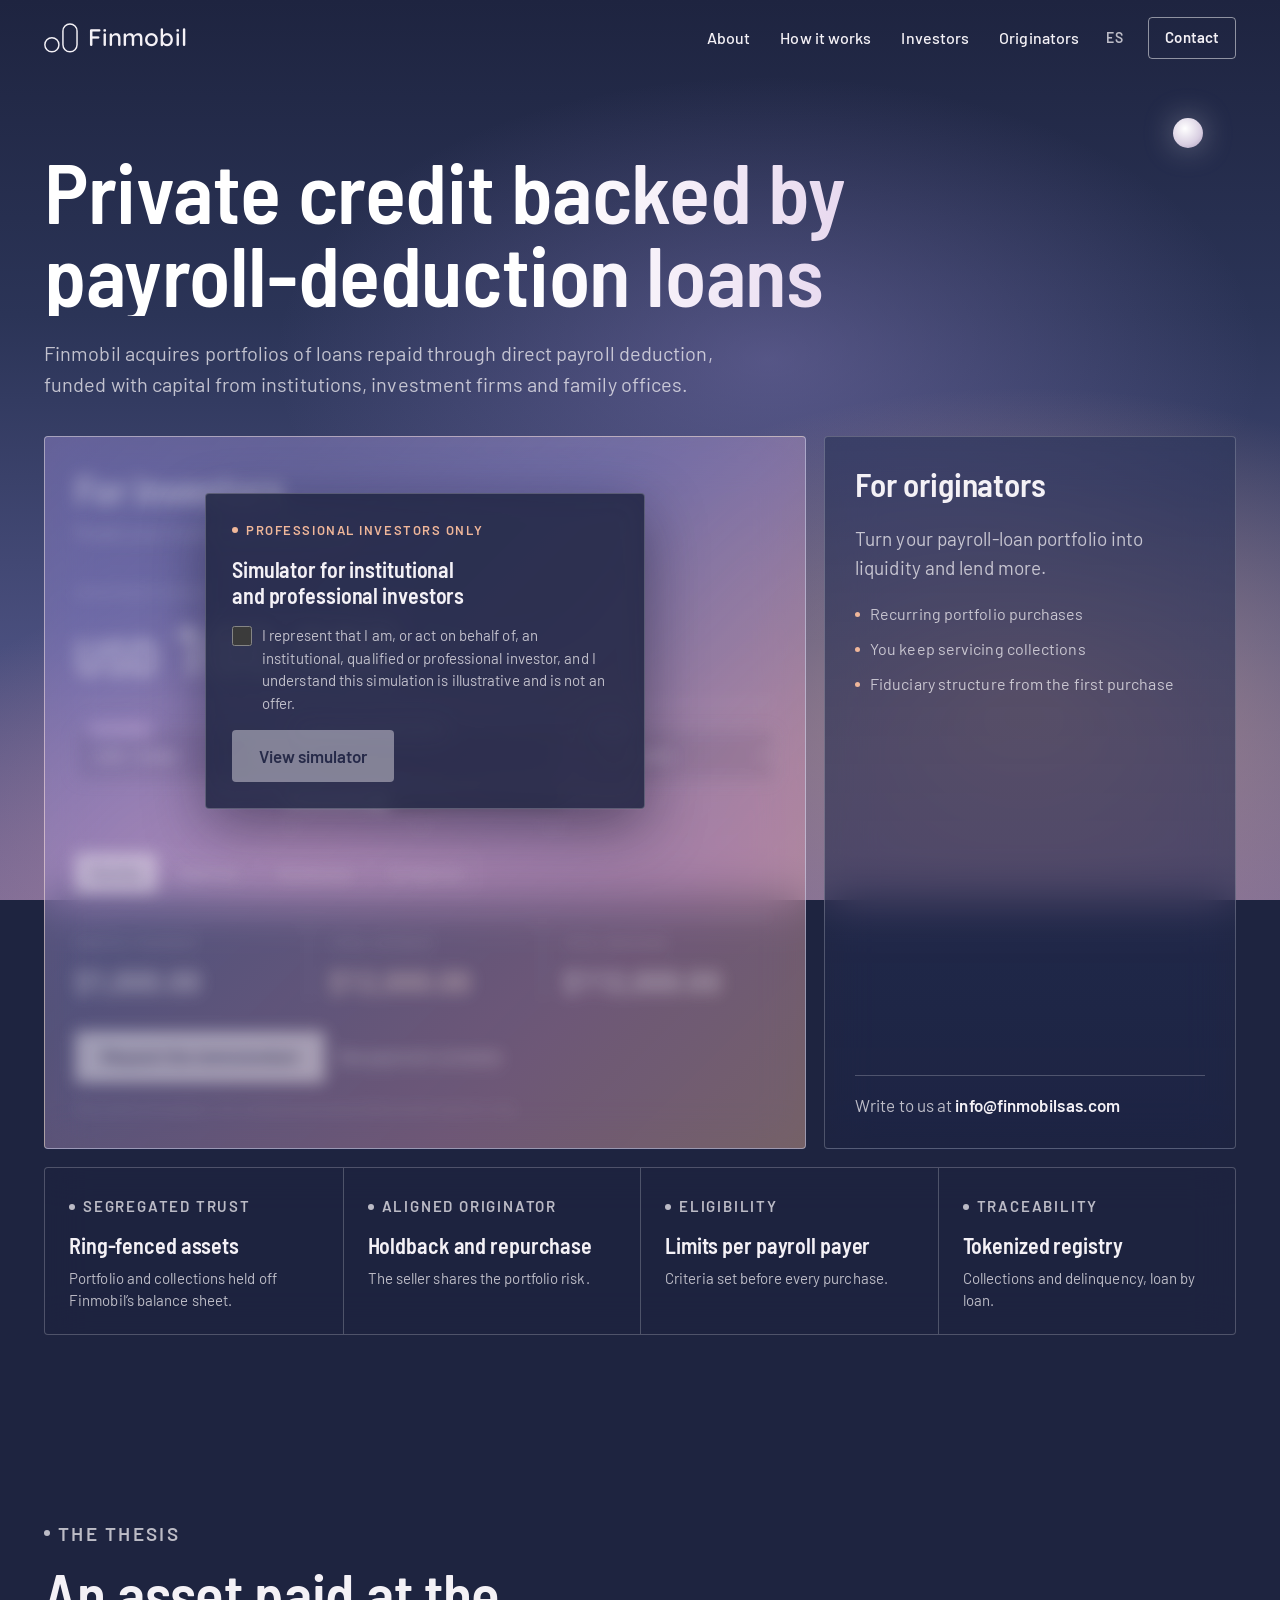
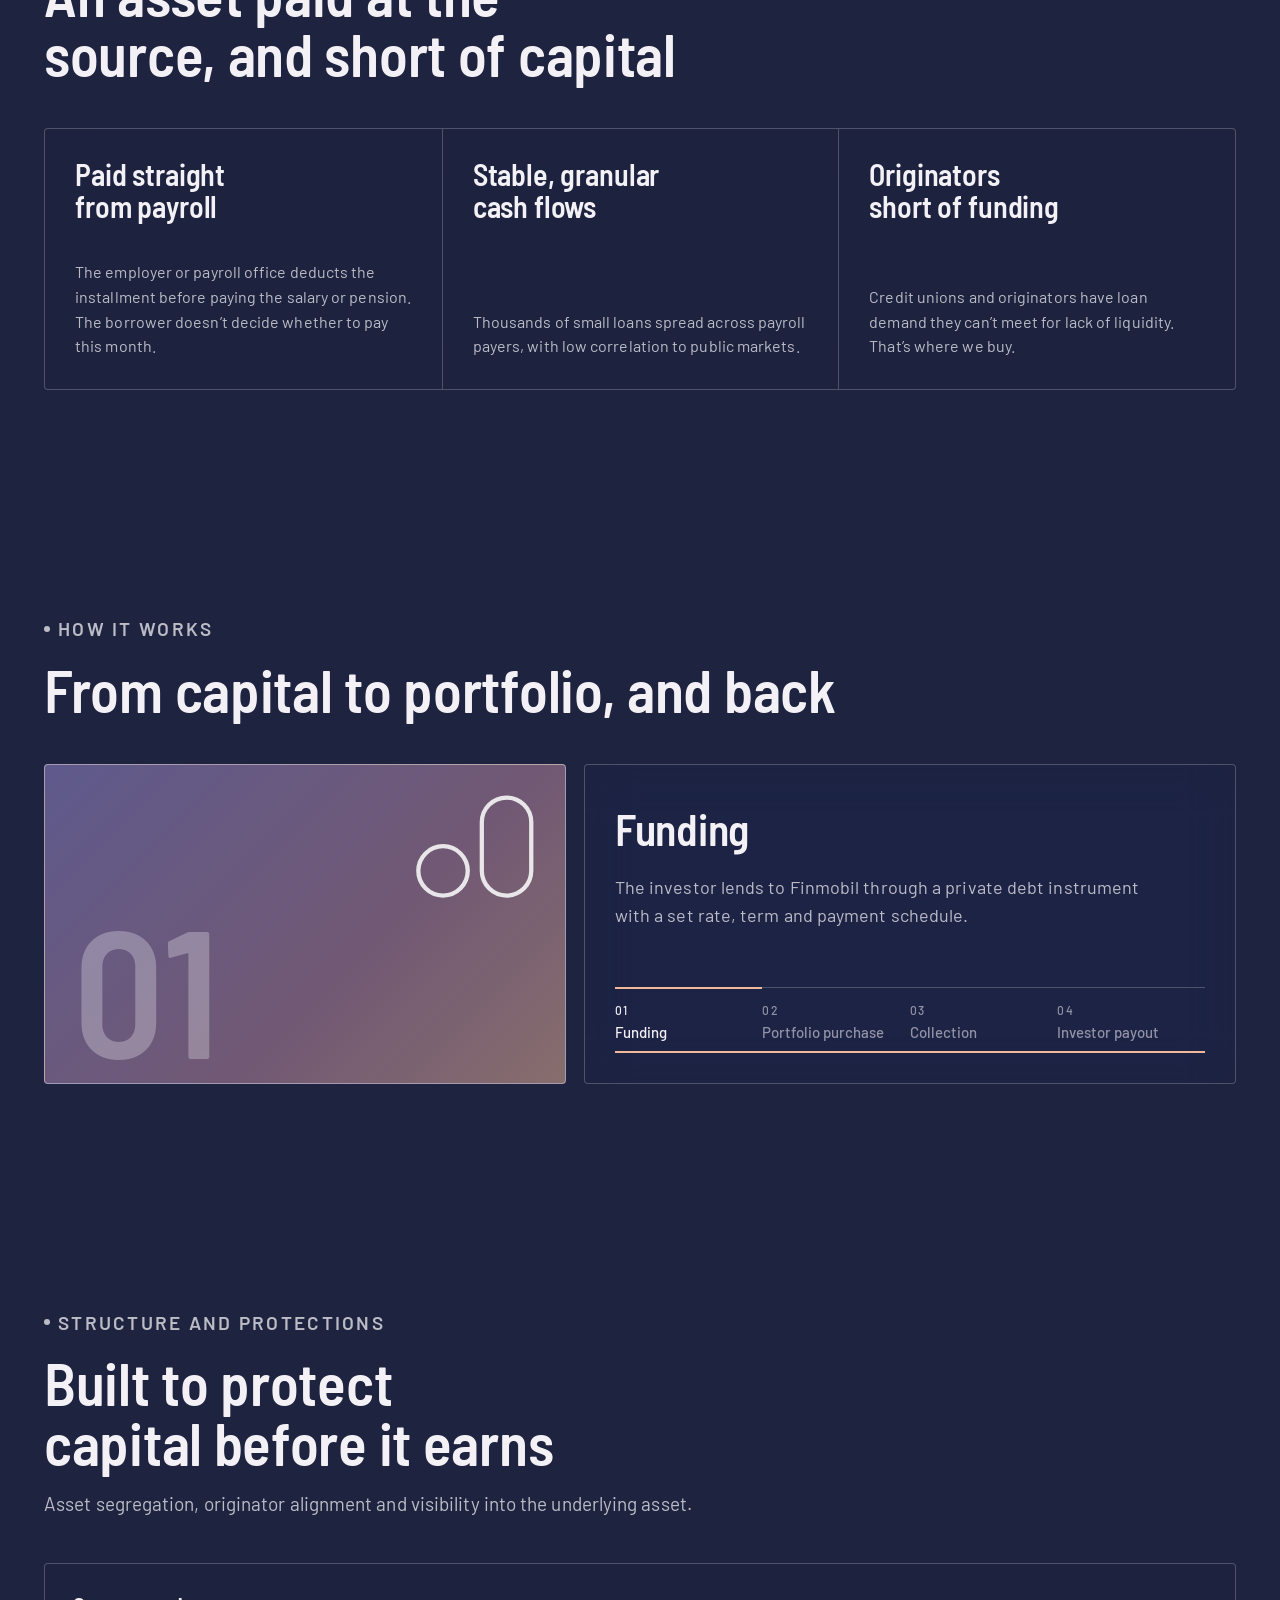
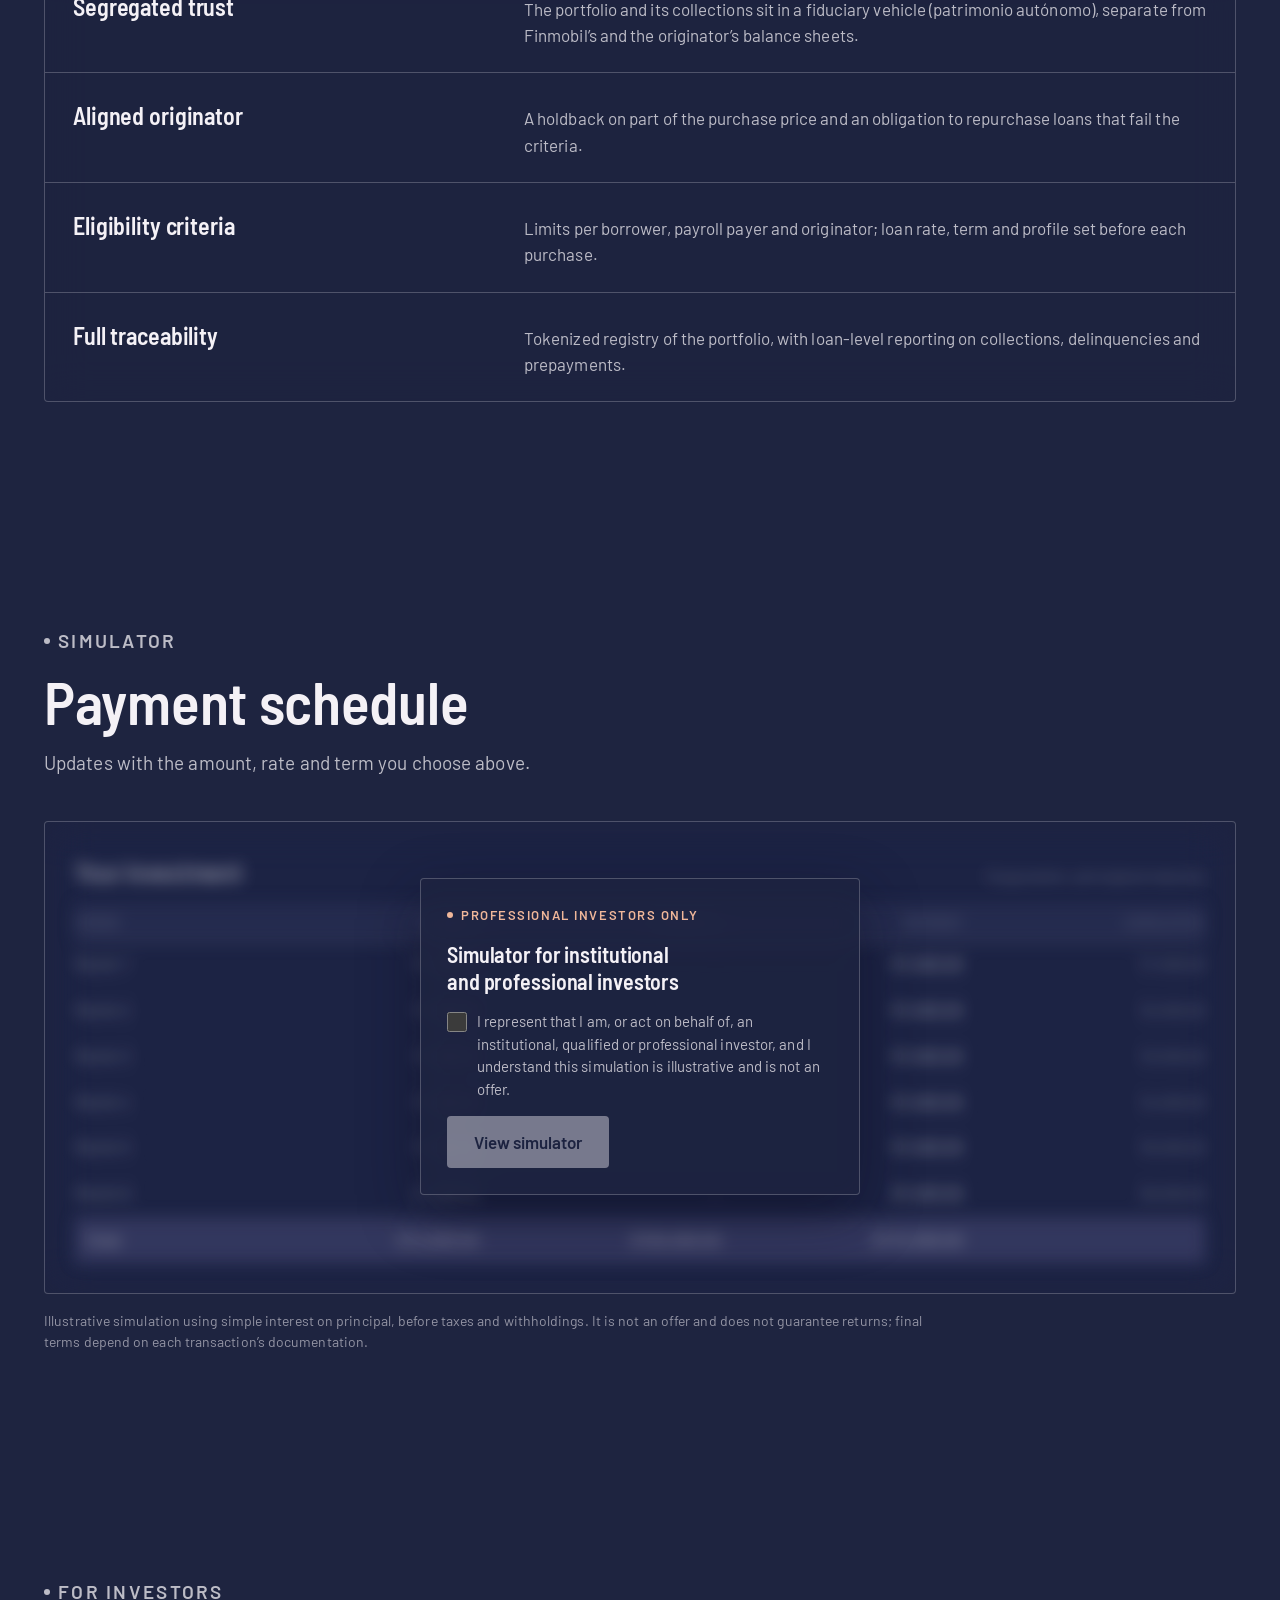
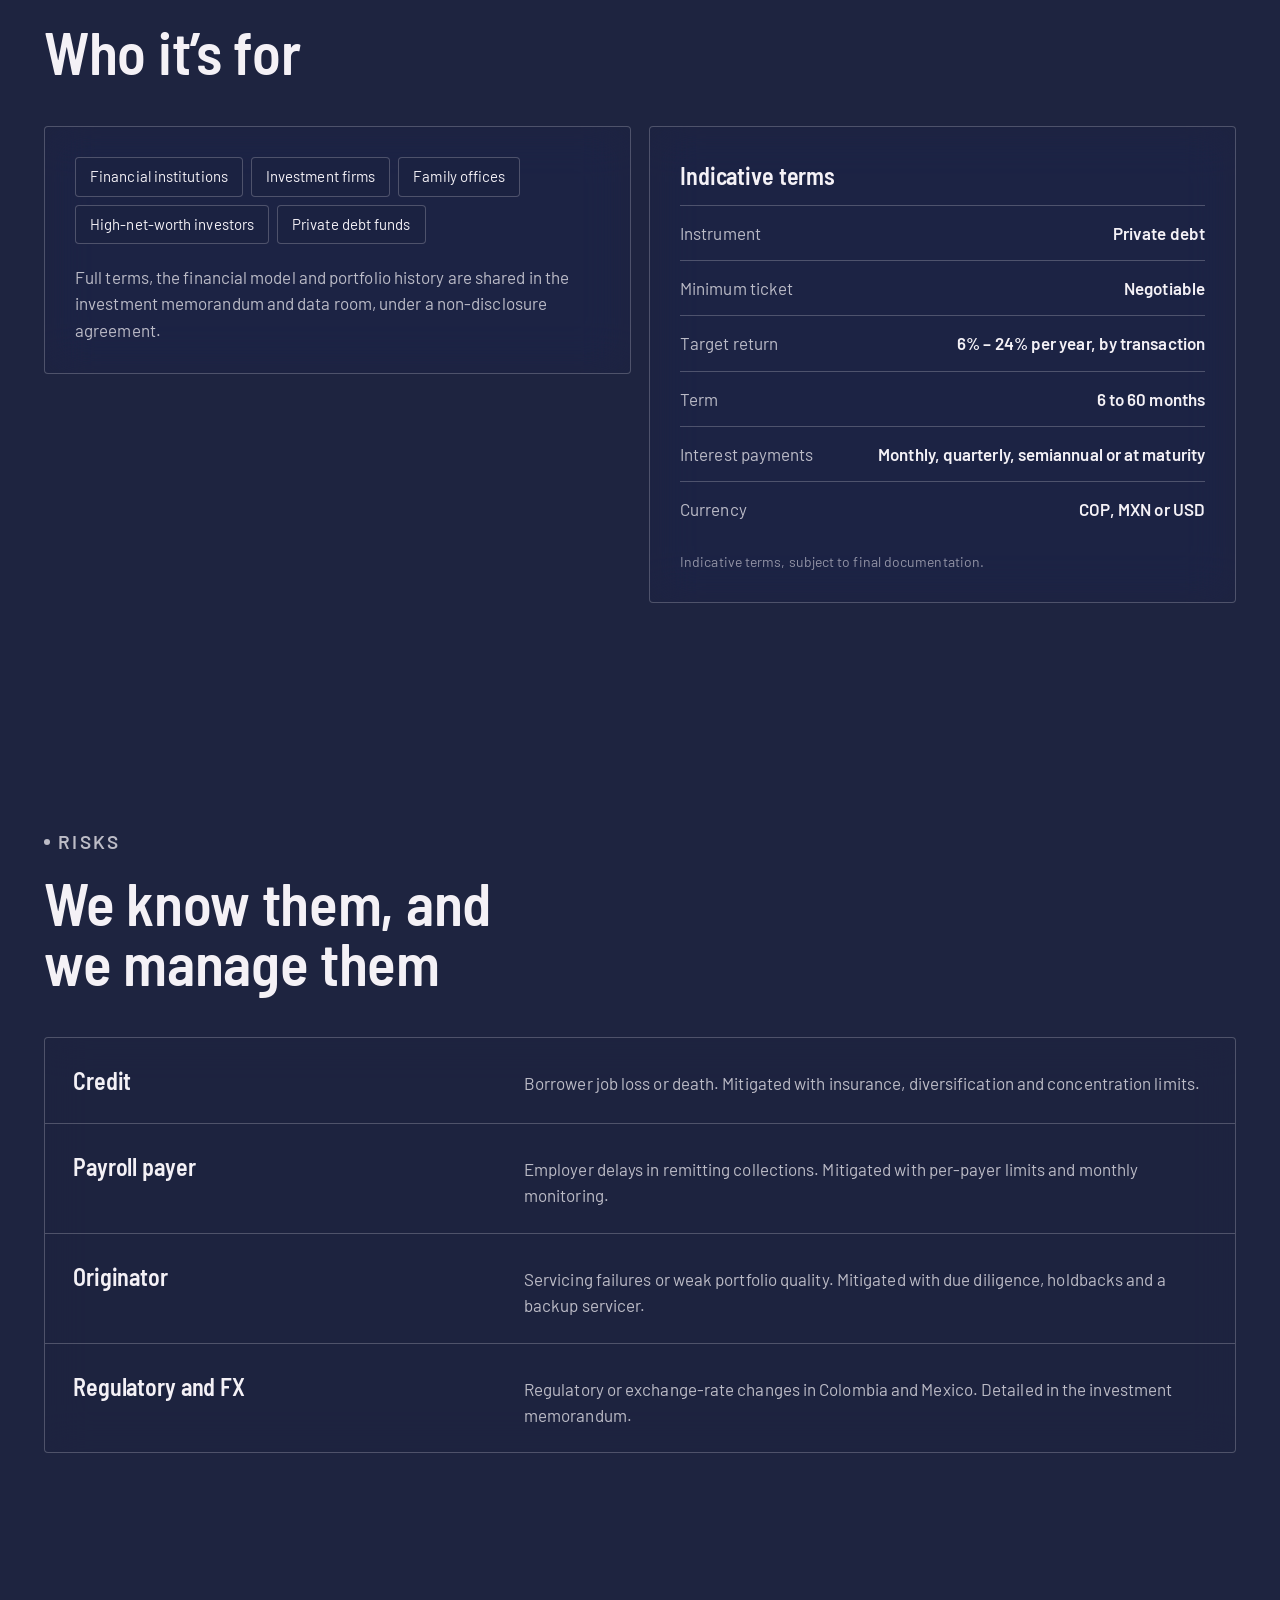
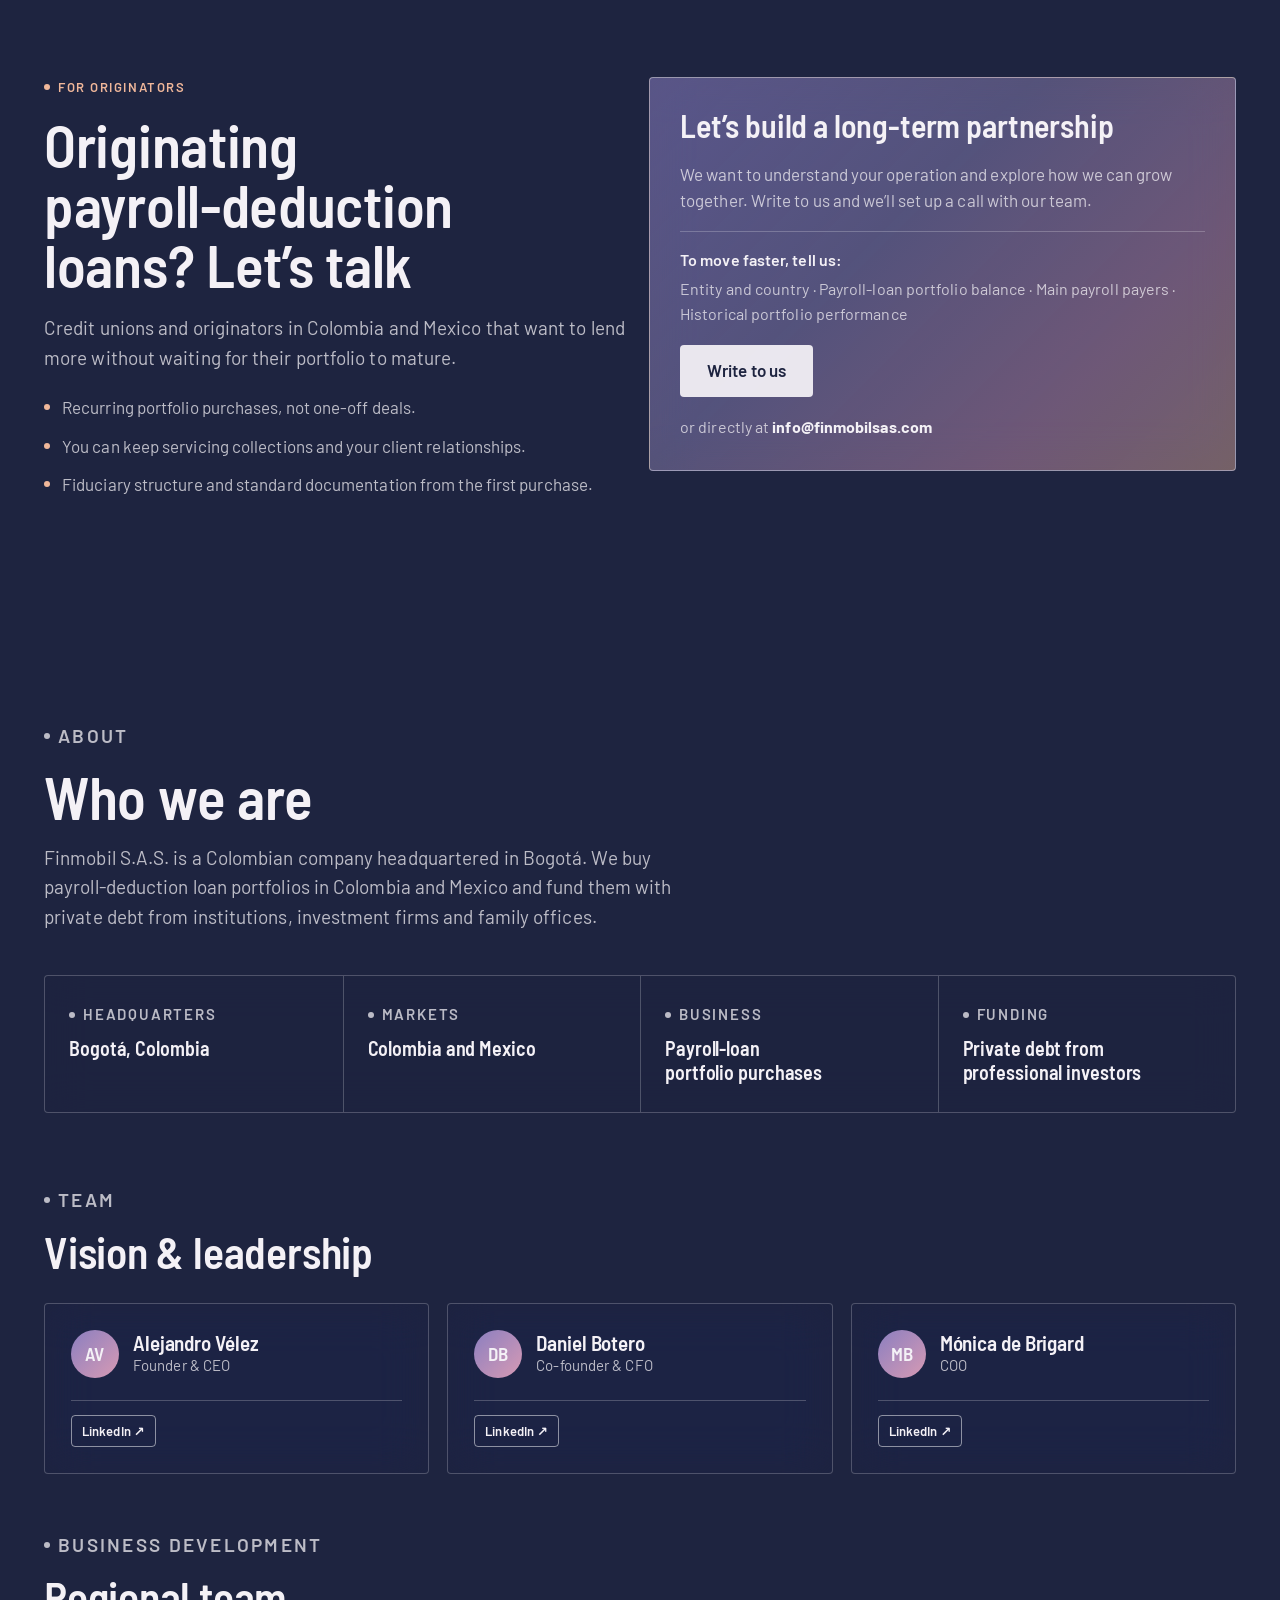
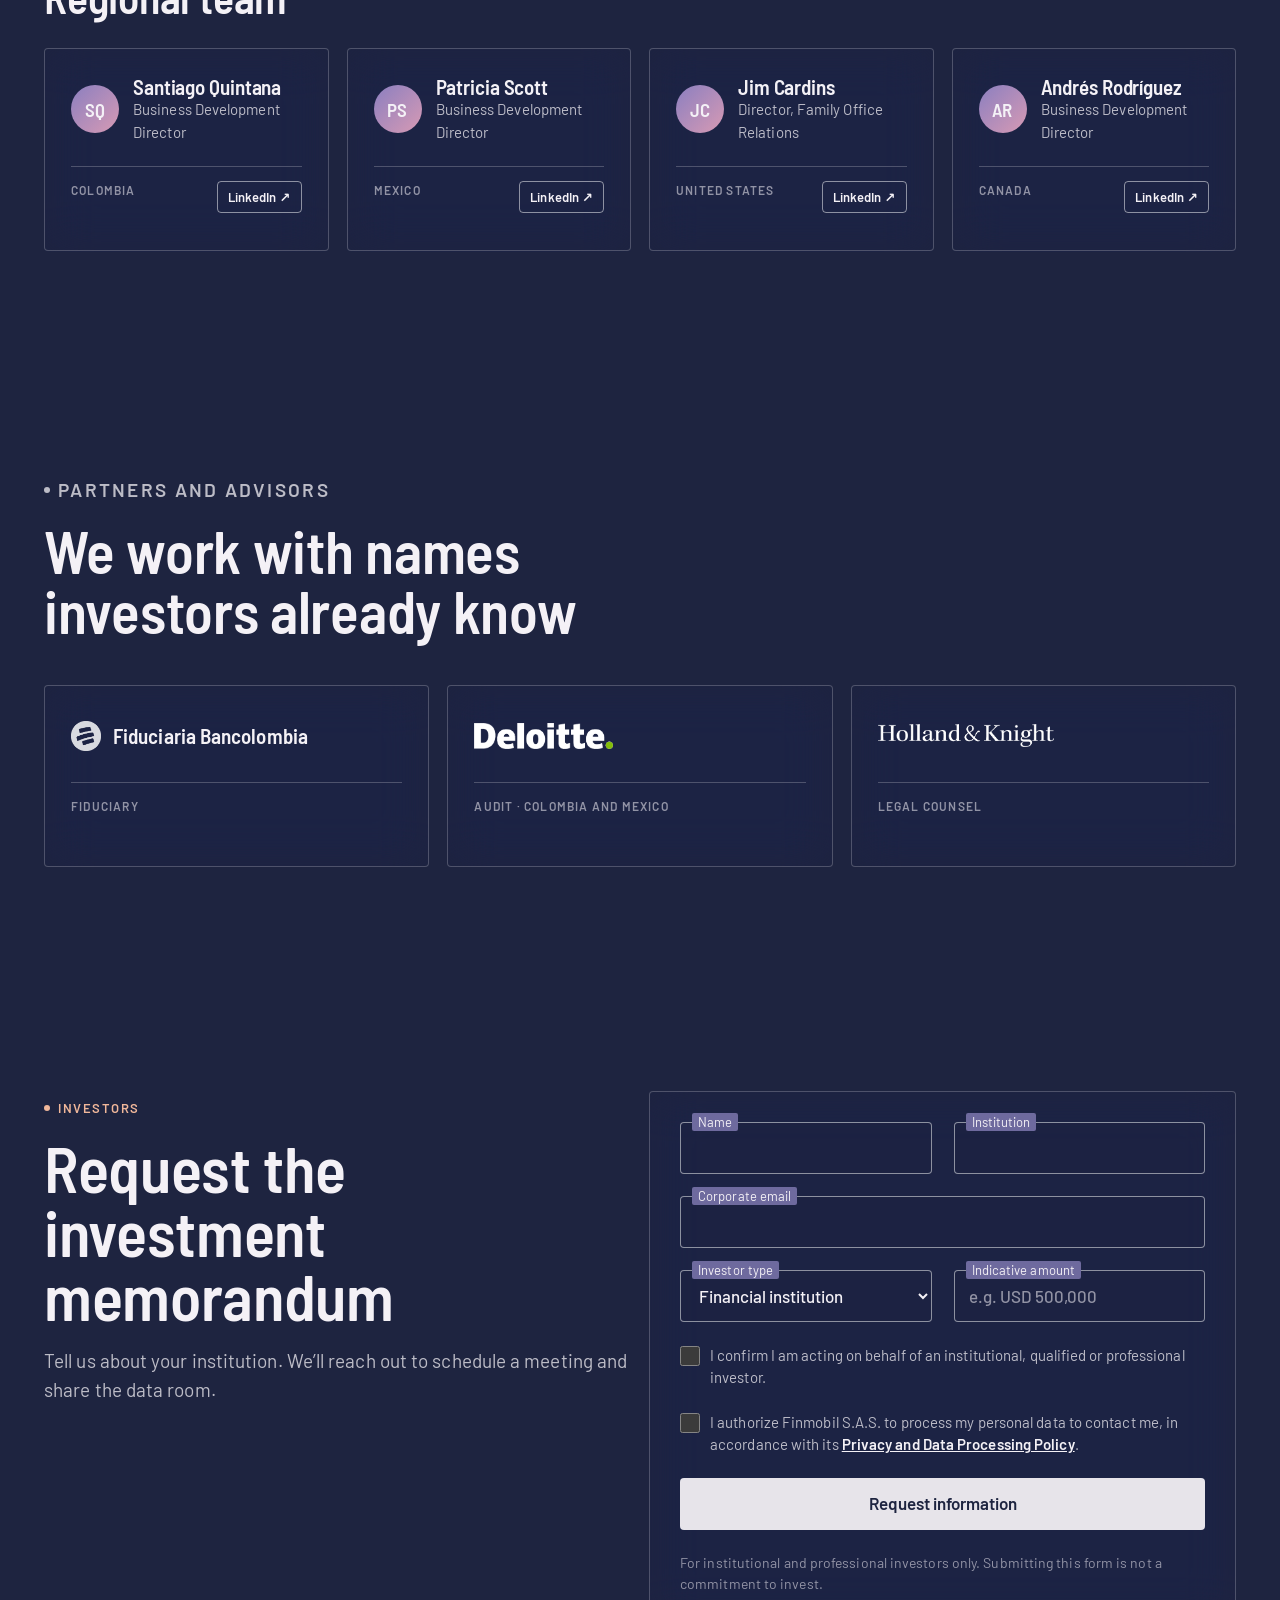
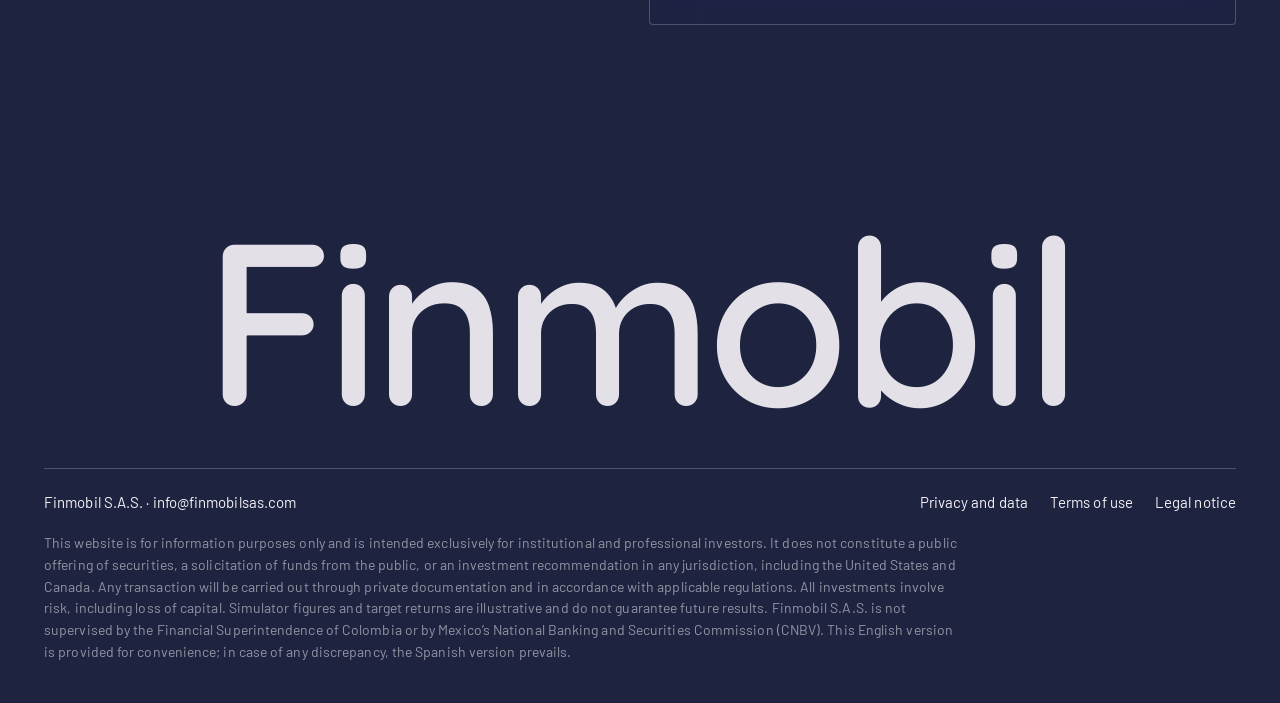
==== en/index.html @ d0199e10 "Equipo: título Visión y liderazgo Co-Authored-By: Claude Opus 5.5 <noreply@anthropic.com> Claude-Ses" ====
<!doctype html>
<html lang="en">
<head>
<meta charset="utf-8">
<meta name="viewport" content="width=device-width, initial-scale=1, viewport-fit=cover">
<title>Finmobil — Private credit backed by payroll-deduction loans</title>
<meta name="description" content="Finmobil acquires payroll-deduction loan portfolios in Colombia and Mexico, funded by institutional investors, investment firms and family offices.">
<meta property="og:title" content="Finmobil — Private credit backed by payroll-deduction loans">
<meta property="og:description" content="Finmobil acquires payroll-deduction loan portfolios in Colombia and Mexico, funded by institutional investors, investment firms and family offices.">
<meta property="og:type" content="website">
<meta name="theme-color" content="#1E2440">
<link rel="icon" href="../favicon.svg" type="image/svg+xml">
<link rel="apple-touch-icon" href="../apple-touch-icon.png">
<link rel="preconnect" href="https://fonts.googleapis.com">
<link rel="preconnect" href="https://fonts.gstatic.com" crossorigin>
<link href="https://fonts.googleapis.com/css2?family=Barlow:wght@400;500;600&family=Barlow+Semi+Condensed:wght@500;600&family=Quicksand:wght@600&display=swap" rel="stylesheet">
<link rel="stylesheet" href="../style.css">
<link rel="alternate" hreflang="es" href="https://finmobilsas.com/">
<link rel="alternate" hreflang="en" href="https://finmobilsas.com/en/">
<link rel="alternate" hreflang="x-default" href="https://finmobilsas.com/">
</head>
<body>

<header class="header" id="header">
  <div class="wrap">
    <a href="#inicio" class="brand" aria-label="Finmobil, home">
      <svg aria-hidden="true" viewBox="112 62 280 244" fill="none" stroke="currentColor" stroke-width="12"><circle cx="177" cy="240" r="58"/><rect x="268" y="68" width="116" height="230" rx="58"/></svg>
      <span>Finmobil</span>
    </a>
    <nav class="nav" aria-label="Main">
      <a href="#nosotros">About</a>
      <a href="#como-funciona">How it works</a>
      <a href="#inversionistas">Investors</a>
      <a href="#originadores">Originators</a>
      <a href="../" class="lang" hreflang="es" lang="es" aria-label="Versión en español">ES</a>
      <a href="#contacto" class="btn btn-line">Contact</a>
      <button type="button" class="menu-btn" id="menu-btn" aria-expanded="false" aria-controls="mobile-menu" aria-label="Open menu"><span></span><span></span></button>
    </nav>
  </div>
  <div class="mobile-menu" id="mobile-menu" hidden>
    <a href="#nosotros">About</a>
    <a href="#como-funciona">How it works</a>
    <a href="#estructura">Structure</a>
    <a href="#inversionistas">Investors</a>
    <a href="#simulador">Payment schedule</a>
    <a href="#originadores">Originators</a>
    <a href="#aliados">Partners</a>
  </div>
</header>

<main>

<!-- HERO: visor del simulador + originadores -->
<section class="hero" id="inicio">
  <div class="moon" aria-hidden="true"></div>
  <div class="wrap">
    <h1>Private credit backed by payroll-deduction loans</h1>
    <p class="hero-lead">Finmobil acquires portfolios of loans repaid through direct payroll deduction, funded with capital from institutions, investment firms and family offices.</p>

    <div class="hero-grid">
      <div class="card card-dawn" id="inversionistas-visor" data-gate>
        <h2>For investors</h2>
        <p class="sub">Model your investment cash flows.</p>

        <div class="amount">
          <label for="sim-monto" class="k">Investment amount</label>
          <div class="amount-line"><span class="cur" id="amount-cur" aria-hidden="true">USD</span><input id="sim-monto" type="text" inputmode="numeric" autocomplete="off" value="100,000"></div>
        </div>

        <div class="controls">
          <div class="field notch"><label for="sim-moneda">Currency</label>
            <select id="sim-moneda" class="input"><option value="USD">USD · Dollar</option><option value="COP">COP · Colombian peso</option><option value="MXN">MXN · Mexican peso</option></select></div>
          <div class="field f-rate">
            <div class="notch"><label for="sim-tasa">Annual rate · 6% to 24%</label>
              <input id="sim-tasa" class="input" type="number" min="6" max="24" step="0.1" inputmode="decimal" placeholder="e.g. 12" value="12" aria-describedby="sim-tasa-aviso"></div>
            <input id="sim-tasa-rango" type="range" min="6" max="24" step="0.5" value="12" aria-label="Annual rate slider">
            <div class="range-scale" aria-hidden="true"><span>6%</span><span>15%</span><span>24%</span></div>
            <p id="sim-tasa-aviso" class="warn" role="alert" hidden>The rate must be between 6% and 24% per year.</p>
          </div>
          <div class="field notch"><label for="sim-plazo">Term</label>
            <select id="sim-plazo" class="input"><option value="6">6 months</option><option value="12" selected>12 months</option><option value="18">18 months</option><option value="24">24 months</option><option value="36">36 months</option><option value="48">48 months</option><option value="60">60 months</option></select></div>
        </div>

        <div id="sim-freq" class="freq-group" role="group" aria-label="Interest payments">
          <button type="button" class="freq" data-f="1" aria-pressed="true">Monthly</button>
          <button type="button" class="freq" data-f="3" aria-pressed="false">Quarterly</button>
          <button type="button" class="freq" data-f="6" aria-pressed="false">Semiannual</button>
          <button type="button" class="freq" data-f="0" aria-pressed="false">At maturity</button>
        </div>

        <div class="cells" aria-live="polite">
          <div><p class="k" id="out-per-label">Monthly payment</p><p class="v" id="out-per">—</p></div>
          <div><p class="k">Total interest</p><p class="v accent" id="out-int">—</p></div>
          <div><p class="k">Total received</p><p class="v" id="out-total">—</p></div>
        </div>

        <div class="hero-actions">
          <a href="#contacto" class="btn btn-light">Request the memorandum</a>
          <a href="#simulador" class="link">See payment schedule</a>
        </div>
        <p class="note">Illustrative simulation. For institutional and professional investors only.</p>
      </div>

      <div class="card card-night">
        <h2>For originators</h2>
        <p class="sub">Turn your payroll-loan portfolio into liquidity and lend more.</p>
        <ul>
          <li>Recurring portfolio purchases</li>
          <li>You keep servicing collections</li>
          <li>Fiduciary structure from the first purchase</li>
        </ul>
        <p class="mail">Write to us at <a href="mailto:info@finmobilsas.com?subject=Partnership%20with%20Finmobil%20-%20Payroll%20loan%20origination">info@finmobilsas.com</a></p>
      </div>
    </div>

    <div class="strip" id="estructura-resumen">
      <div><p class="tag">Segregated trust</p><h3>Ring-fenced assets</h3><p>Portfolio and collections held off Finmobil’s balance sheet.</p></div>
      <div><p class="tag">Aligned originator</p><h3>Holdback and repurchase</h3><p>The seller shares the portfolio risk.</p></div>
      <div><p class="tag">Eligibility</p><h3>Limits per payroll payer</h3><p>Criteria set before every purchase.</p></div>
      <div><p class="tag">Traceability</p><h3>Tokenized registry</h3><p>Collections and delinquency, loan by loan.</p></div>
    </div>
  </div>
</section>

<!-- TESIS -->
<section class="section" id="tesis">
  <div class="wrap">
    <div class="section-head reveal">
      <p class="tag">The thesis</p>
      <h2>An asset paid at the source, and short of capital</h2>
    </div>
    <div class="grid-3 reveal">
      <article><h3>Paid straight<br>from payroll</h3><p>The employer or payroll office deducts the installment before paying the salary or pension. The borrower doesn’t decide whether to pay this month.</p></article>
      <article><h3>Stable, granular<br>cash flows</h3><p>Thousands of small loans spread across payroll payers, with low correlation to public markets.</p></article>
      <article><h3>Originators<br>short of funding</h3><p>Credit unions and originators have loan demand they can’t meet for lack of liquidity. That’s where we buy.</p></article>
    </div>
  </div>
</section>

<!-- CÓMO FUNCIONA -->
<section class="section" id="como-funciona">
  <div class="wrap">
    <div class="section-head reveal">
      <p class="tag">How it works</p>
      <h2>From capital to portfolio, and back</h2>
    </div>
    <div class="flow reveal">
      <div class="flow-visual" aria-hidden="true">
        <svg viewBox="112 62 280 244" fill="none" stroke="#FFFFFF" stroke-width="10"><circle cx="177" cy="240" r="58"/><rect x="268" y="68" width="116" height="230" rx="58"/></svg>
        <span class="flow-num" id="flow-num">01</span>
      </div>
      <div class="card flow-card">
        <div class="flow-panel" id="flow-panel" aria-live="polite">
          <div class="fade"><h3>Funding</h3><p>The investor lends to Finmobil through a private debt instrument with a set rate, term and payment schedule.</p></div>
        </div>
        <div>
          <div class="stepper" role="tablist" aria-label="Steps">
            <button class="step-btn" role="tab" aria-selected="true" data-step="0"><span class="n">01</span>Funding</button>
            <button class="step-btn" role="tab" aria-selected="false" data-step="1"><span class="n">02</span>Portfolio purchase</button>
            <button class="step-btn" role="tab" aria-selected="false" data-step="2"><span class="n">03</span>Collection</button>
            <button class="step-btn" role="tab" aria-selected="false" data-step="3"><span class="n">04</span>Investor payout</button>
          </div>
          <div class="step-progress" aria-hidden="true"><span id="step-bar"></span></div>
        </div>
      </div>
    </div>
  </div>
</section>

<!-- ESTRUCTURA -->
<section class="section" id="estructura">
  <div class="wrap">
    <div class="section-head reveal">
      <p class="tag">Structure and protections</p>
      <h2>Built to protect capital before it earns</h2>
      <p>Asset segregation, originator alignment and visibility into the underlying asset.</p>
    </div>
    <div class="rows reveal">
      <div><h3>Segregated trust</h3><p>The portfolio and its collections sit in a fiduciary vehicle (patrimonio autónomo), separate from Finmobil’s and the originator’s balance sheets.</p></div>
      <div><h3>Aligned originator</h3><p>A holdback on part of the purchase price and an obligation to repurchase loans that fail the criteria.</p></div>
      <div><h3>Eligibility criteria</h3><p>Limits per borrower, payroll payer and originator; loan rate, term and profile set before each purchase.</p></div>
      <div><h3>Full traceability</h3><p>Tokenized registry of the portfolio, with loan-level reporting on collections, delinquencies and prepayments.</p></div>
    </div>
  </div>
</section>

<!-- CALENDARIO -->
<section class="section" id="simulador">
  <div class="wrap">
    <div class="section-head reveal">
      <p class="tag">Simulator</p>
      <h2>Payment schedule</h2>
      <p>Updates with the amount, rate and term you choose above.</p>
    </div>
    <div class="card reveal" data-gate>
      <div class="schedule-head"><h3 id="sched-title">Your investment</h3><span id="out-note"></span></div>
      <div id="sched-wrap" hidden>
        <div class="row-head"><span>Period</span><span>Interest</span><span>Principal</span><span>Payment</span><span>Cumulative</span></div>
        <div id="sched-rows"></div>
        <div class="row-total"><span>Total</span><span id="tot-int"></span><span id="tot-cap"></span><span id="tot-all"></span><span></span></div>
      </div>
      <p id="sched-empty" style="padding:20px 0;color:var(--muted)">Enter the amount and rate to see the schedule.</p>
    </div>
    <p class="disclaimer">Illustrative simulation using simple interest on principal, before taxes and withholdings. It is not an offer and does not guarantee returns; final terms depend on each transaction’s documentation.</p>
  </div>
</section>

<!-- INVERSIONISTAS -->
<section class="section" id="inversionistas">
  <div class="wrap">
    <div class="section-head reveal">
      <p class="tag">For investors</p>
      <h2>Who it’s for</h2>
    </div>
    <div class="split">
      <div class="card reveal" style="display:flex;flex-direction:column;gap:20px">
        <div class="chips">
          <span class="pill">Financial institutions</span>
          <span class="pill">Investment firms</span>
          <span class="pill">Family offices</span>
          <span class="pill">High-net-worth investors</span>
          <span class="pill">Private debt funds</span>
        </div>
        <p style="color:var(--muted)">Full terms, the financial model and portfolio history are shared in the investment memorandum and data room, under a non-disclosure agreement.</p>
      </div>
      <div class="card terms reveal d1">
        <h3 style="font-size:24px;margin-bottom:10px">Indicative terms</h3>
        <div><span>Instrument</span><span>Private debt</span></div>
        <div><span>Minimum ticket</span><span>Negotiable</span></div>
        <div><span>Target return</span><span>6% – 24% per year, by transaction</span></div>
        <div><span>Term</span><span>6 to 60 months</span></div>
        <div><span>Interest payments</span><span>Monthly, quarterly, semiannual or at maturity</span></div>
        <div><span>Currency</span><span>COP, MXN or USD</span></div>
        <small>Indicative terms, subject to final documentation.</small>
      </div>
    </div>
  </div>
</section>

<!-- RIESGOS -->
<section class="section" id="riesgos">
  <div class="wrap">
    <div class="section-head reveal">
      <p class="tag">Risks</p>
      <h2>We know them, and we manage them</h2>
    </div>
    <div class="rows reveal">
      <div><h3>Credit</h3><p>Borrower job loss or death. Mitigated with insurance, diversification and concentration limits.</p></div>
      <div><h3>Payroll payer</h3><p>Employer delays in remitting collections. Mitigated with per-payer limits and monthly monitoring.</p></div>
      <div><h3>Originator</h3><p>Servicing failures or weak portfolio quality. Mitigated with due diligence, holdbacks and a backup servicer.</p></div>
      <div><h3>Regulatory and FX</h3><p>Regulatory or exchange-rate changes in Colombia and Mexico. Detailed in the investment memorandum.</p></div>
    </div>
  </div>
</section>

<!-- ORIGINADORES -->
<section class="section" id="originadores">
  <div class="wrap split">
    <div class="reveal" style="display:flex;flex-direction:column;gap:18px">
      <p class="tag">For originators</p>
      <h2 style="font-size:clamp(38px,4.6vw,64px);line-height:1.02">Originating payroll-deduction loans? Let’s talk</h2>
      <p style="font-size:19px;color:var(--muted)">Credit unions and originators in Colombia and Mexico that want to lend more without waiting for their portfolio to mature.</p>
      <ul class="checks">
        <li>Recurring portfolio purchases, not one-off deals.</li>
        <li>You can keep servicing collections and your client relationships.</li>
        <li>Fiduciary structure and standard documentation from the first purchase.</li>
      </ul>
    </div>
    <div class="card card-dawn reveal d1" style="display:flex;flex-direction:column;gap:18px">
      <h3 style="font-size:32px;line-height:1.08">Let’s build a long-term partnership</h3>
      <p style="color:var(--muted)">We want to understand your operation and explore how we can grow together. Write to us and we’ll set up a call with our team.</p>
      <p class="hint"><strong>To move faster, tell us:</strong>Entity and country · Payroll-loan portfolio balance · Main payroll payers · Historical portfolio performance</p>
      <a href="mailto:info@finmobilsas.com?subject=Partnership%20with%20Finmobil%20-%20Payroll%20loan%20origination" class="btn btn-light" style="align-self:flex-start">Write to us</a>
      <p style="font-size:16px;color:var(--muted)">or directly at <strong style="color:var(--snow)">info@finmobilsas.com</strong></p>
    </div>
  </div>
</section>

<!-- ABOUT: who we are + team -->
<section class="section" id="nosotros">
  <div class="wrap">
    <div class="section-head reveal">
      <p class="tag">About</p>
      <h2>Who we are</h2>
      <p>Finmobil S.A.S. is a Colombian company headquartered in Bogotá. We buy payroll-deduction loan portfolios in Colombia and Mexico and fund them with private debt from institutions, investment firms and family offices.</p>
    </div>
    <div class="strip about-strip reveal">
      <div><p class="tag">Headquarters</p><h3>Bogotá, Colombia</h3></div>
      <div><p class="tag">Markets</p><h3>Colombia and Mexico</h3></div>
      <div><p class="tag">Business</p><h3>Payroll-loan portfolio purchases</h3></div>
      <div><p class="tag">Funding</p><h3>Private debt from professional investors</h3></div>
    </div>
    <div class="section-head reveal" id="equipo" style="margin-bottom:28px">
      <p class="tag">Team</p>
      <h2 style="font-size:clamp(30px,3.4vw,44px)">Vision &amp; leadership</h2>
    </div>
    <div class="partners team">
      <div class="card partner reveal">
        <div class="partner-mark person"><div class="avatar" aria-hidden="true">AV</div><div><h3>Alejandro Vélez</h3><p>Founder & CEO</p></div></div>
        <div class="partner-foot">
          <!-- Pendiente: URL de LinkedIn -->
          <a class="li-btn" href="#" target="_blank" rel="noopener" aria-label="Alejandro Vélez on LinkedIn">LinkedIn ↗</a>
        </div>
      </div>
      <div class="card partner reveal d1">
        <div class="partner-mark person"><div class="avatar" aria-hidden="true">DB</div><div><h3>Daniel Botero</h3><p>Co-founder & CFO</p></div></div>
        <div class="partner-foot">
          <!-- Pendiente: URL de LinkedIn -->
          <a class="li-btn" href="#" target="_blank" rel="noopener" aria-label="Daniel Botero on LinkedIn">LinkedIn ↗</a>
        </div>
      </div>
      <div class="card partner reveal d2">
        <div class="partner-mark person"><div class="avatar" aria-hidden="true">MB</div><div><h3>Mónica de Brigard</h3><p>COO</p></div></div>
        <div class="partner-foot">
          <!-- Pendiente: URL de LinkedIn -->
          <a class="li-btn" href="#" target="_blank" rel="noopener" aria-label="Mónica de Brigard on LinkedIn">LinkedIn ↗</a>
        </div>
      </div>
    </div>
    <div class="section-head reveal" id="desarrollo" style="margin:56px 0 28px">
      <p class="tag">Business development</p>
      <h2 style="font-size:clamp(30px,3.4vw,44px)">Regional team</h2>
    </div>
    <div class="partners regional">
      <div class="card partner reveal">
        <div class="partner-mark person"><div class="avatar" aria-hidden="true">SQ</div><div><h3>Santiago Quintana</h3><p>Business Development Director</p></div></div>
        <div class="partner-foot">
          <p class="k">Colombia</p>
          <!-- Pendiente: URL de LinkedIn -->
          <a class="li-btn" href="#" target="_blank" rel="noopener" aria-label="Santiago Quintana on LinkedIn">LinkedIn ↗</a>
        </div>
      </div>
      <div class="card partner reveal d1">
        <div class="partner-mark person"><div class="avatar" aria-hidden="true">PS</div><div><h3>Patricia Scott</h3><p>Business Development Director</p></div></div>
        <div class="partner-foot">
          <p class="k">Mexico</p>
          <!-- Pendiente: URL de LinkedIn -->
          <a class="li-btn" href="#" target="_blank" rel="noopener" aria-label="Patricia Scott on LinkedIn">LinkedIn ↗</a>
        </div>
      </div>
      <div class="card partner reveal d2">
        <div class="partner-mark person"><div class="avatar" aria-hidden="true">JC</div><div><h3>Jim Cardins</h3><p>Director, Family Office Relations</p></div></div>
        <div class="partner-foot">
          <p class="k">United States</p>
          <!-- Pendiente: URL de LinkedIn -->
          <a class="li-btn" href="#" target="_blank" rel="noopener" aria-label="Jim Cardins on LinkedIn">LinkedIn ↗</a>
        </div>
      </div>
      <div class="card partner reveal d3">
        <div class="partner-mark person"><div class="avatar" aria-hidden="true">AR</div><div><h3>Andrés Rodríguez</h3><p>Business Development Director</p></div></div>
        <div class="partner-foot">
          <p class="k">Canada</p>
          <!-- Pendiente: URL de LinkedIn -->
          <a class="li-btn" href="#" target="_blank" rel="noopener" aria-label="Andrés Rodríguez on LinkedIn">LinkedIn ↗</a>
        </div>
      </div>
    </div>
  </div>
</section>

<!-- ALIADOS -->
<section class="section" id="aliados">
  <div class="wrap">
    <div class="section-head reveal">
      <p class="tag">Partners and advisors</p>
      <h2>We work with names investors already know</h2>
    </div>
    <div class="partners trio">
      <div class="card partner reveal">
        <div class="partner-mark"><span class="bc"><img src="../assets/fiduciaria-bancolombia-white.png" alt="" width="30" height="30">Fiduciaria Bancolombia</span></div>
        <p class="k">Fiduciary</p>
      </div>
      <div class="card partner reveal d1">
        <div class="partner-mark"><img src="../assets/deloitte-white.png" alt="Deloitte" style="height:26px"></div>
        <p class="k">Audit · Colombia and Mexico</p>
      </div>
      <div class="card partner reveal d2">
        <div class="partner-mark"><img src="../assets/holland-knight-white.png" alt="Holland &amp; Knight" style="height:23px"></div>
        <p class="k">Legal counsel</p>
      </div>
    </div>
  </div>
</section>

<!-- CONTACTO -->
<section class="section" id="contacto">
  <div class="wrap contact">
    <div class="reveal">
      <p class="tag" style="margin-bottom:18px">Investors</p>
      <h2>Request the investment memorandum</h2>
      <p class="lead">Tell us about your institution. We’ll reach out to schedule a meeting and share the data room.</p>
    </div>
    <form class="card form reveal d1" name="inversionistas" method="POST" action="/en/thanks.html" data-netlify="true" netlify-honeypot="bot-field">
      <input type="hidden" name="form-name" value="inversionistas">
      <p hidden><label>Do not fill <input name="bot-field"></label></p>
      <div class="row2">
        <div class="field notch"><label for="in-nombre">Name</label><input id="in-nombre" class="input" name="nombre" type="text" required autocomplete="name"></div>
        <div class="field notch"><label for="in-entidad">Institution</label><input id="in-entidad" class="input" name="institucion" type="text" required autocomplete="organization"></div>
      </div>
      <div class="field notch"><label for="in-email">Corporate email</label><input id="in-email" class="input" name="correo" type="email" required autocomplete="email"></div>
      <div class="row2">
        <div class="field notch"><label for="in-tipo">Investor type</label><select id="in-tipo" class="input" name="tipo_inversionista"><option>Financial institution</option><option>Investment firm</option><option>Family office</option><option>High-net-worth individual</option><option>Private debt fund</option></select></div>
        <div class="field notch"><label for="in-monto">Indicative amount</label><input id="in-monto" class="input" name="monto_indicativo" type="text" placeholder="e.g. USD 500,000"></div>
      </div>
      <label class="check"><input name="declaracion_inversionista" value="si" type="checkbox" required><span>I confirm I am acting on behalf of an institutional, qualified or professional investor.</span></label>
      <label class="check"><input name="autorizacion_datos" value="si" type="checkbox" required><span>I authorize Finmobil S.A.S. to process my personal data to contact me, in accordance with its <a href="legal.html#privacidad">Privacy and Data Processing Policy</a>.</span></label>
      <button type="submit" class="btn btn-light">Request information</button>
      <small>For institutional and professional investors only. Submitting this form is not a commitment to invest.</small>
    </form>
  </div>
</section>

</main>

<footer class="footer">
  <div class="wrap">
    <p class="big" aria-hidden="true">Finmobil</p>
    <div class="footer-row">
      <span>Finmobil S.A.S. · <a href="mailto:info@finmobilsas.com">info@finmobilsas.com</a></span>
      <nav aria-label="Legal">
        <a href="legal.html#privacidad">Privacy and data</a>
        <a href="legal.html#terminos">Terms of use</a>
        <a href="legal.html#aviso-legal">Legal notice</a>
      </nav>
    </div>
    <p class="legal-note">This website is for information purposes only and is intended exclusively for institutional and professional investors. It does not constitute a public offering of securities, a solicitation of funds from the public, or an investment recommendation in any jurisdiction, including the United States and Canada. Any transaction will be carried out through private documentation and in accordance with applicable regulations. All investments involve risk, including loss of capital. Simulator figures and target returns are illustrative and do not guarantee future results. Finmobil S.A.S. is not supervised by the Financial Superintendence of Colombia or by Mexico’s National Banking and Securities Commission (CNBV). This English version is provided for convenience; in case of any discrepancy, the Spanish version prevails.</p>
  </div>
</footer>

<script src="../simulador.js"></script>
<script src="../site.js"></script>
</body>
</html>
---- style.css ----
/* Finmobil — sistema visual "atardecer"
   Paleta: azul noche, pizarra, violeta, lila, rosa y durazno sobre un cielo en degradado.
   Tipografía: Barlow (texto) y Barlow Semi Condensed (titulares y cifras).
   Retícula: tarjetas rectangulares de vidrio con bordes finos y celdas divididas por líneas. */

:root {
  --night: #1E2440;
  --slate: #2B3457;
  --dusk: #4A4F7E;
  --violet: #8B7FC0;
  --lilac: #B9A6D9;
  --rose: #D79AB4;
  --peach: #F0B79A;
  --peach-soft: #FBE3D6;
  --snow: #F4F1F6;
  --muted: rgba(244, 241, 246, 0.74);
  --faint: rgba(244, 241, 246, 0.55);
  --line: rgba(255, 255, 255, 0.22);
  --line-strong: rgba(255, 255, 255, 0.5);
  --glass: rgba(30, 36, 64, 0.38);
  --glass-2: rgba(30, 36, 64, 0.58);
  --radius: 4px;
  --wrap: 1240px;
  --ease: cubic-bezier(0.22, 1, 0.36, 1);
  --display: "Barlow Semi Condensed", "Barlow", system-ui, sans-serif;
  --text: "Barlow", system-ui, sans-serif;
  color-scheme: dark;
}

* { box-sizing: border-box; }
html { scroll-behavior: smooth; background: var(--night); }
body {
  margin: 0; min-height: 100vh;
  color: var(--snow); background: transparent;
  font-family: var(--text); font-size: 17px; line-height: 1.55; letter-spacing: 0.005em;
  -webkit-font-smoothing: antialiased;
}
/* Cielo fijo detrás de todo el sitio */
body::before {
  content: ""; position: fixed; inset: 0; z-index: -2;
  background:
    radial-gradient(60% 50% at 80% 78%, rgba(240, 183, 154, 0.5), transparent 70%),
    radial-gradient(45% 40% at 22% 92%, rgba(215, 154, 180, 0.42), transparent 70%),
    radial-gradient(55% 45% at 60% 40%, rgba(139, 127, 192, 0.42), transparent 70%),
    linear-gradient(180deg, #1E2440 0%, #2B3457 35%, #4A4F7E 72%, #7A6A93 100%);
}
img { max-width: 100%; display: block; }
a { color: inherit; }
:focus-visible { outline: 2px solid var(--peach); outline-offset: 3px; }
h1, h2, h3 { font-family: var(--display); font-weight: 600; color: var(--snow); margin: 0; letter-spacing: -0.005em; text-wrap: balance; }
p { margin: 0; }
.wrap { max-width: var(--wrap); margin: 0 auto; padding-left: max(24px, env(safe-area-inset-left, 0px)); padding-right: max(24px, env(safe-area-inset-right, 0px)); }

/* ---------- Etiquetas ---------- */
.tag { display: inline-flex; align-items: center; gap: 8px; font-size: 13px; font-weight: 600; letter-spacing: 0.12em; text-transform: uppercase; color: var(--peach); }
.tag::before { content: ""; width: 6px; height: 6px; border-radius: 50%; background: currentColor; }
.k { font-size: 12px; font-weight: 600; letter-spacing: 0.1em; text-transform: uppercase; color: var(--faint); }
.pill { display: inline-flex; align-items: center; gap: 8px; padding: 7px 14px; border-radius: var(--radius); font-size: 15px; border: 1px solid var(--line); background: var(--glass); }

/* ---------- Botones ---------- */
.btn {
  display: inline-flex; align-items: center; justify-content: center; gap: 10px;
  min-height: 52px; padding: 0 26px; border-radius: var(--radius);
  font: 600 17px/1 var(--text); text-decoration: none; cursor: pointer; border: 1px solid transparent;
  transition: background .3s, color .3s, border-color .3s, transform .4s var(--ease);
}
.btn:hover { transform: translateY(-1px); }
.btn-light { background: rgba(244, 241, 246, 0.94); color: var(--night); }
.btn-light:hover { background: #FFFFFF; }
.btn-line { background: transparent; color: var(--snow); border-color: var(--line-strong); }
.btn-line:hover { background: rgba(255, 255, 255, 0.08); }

/* ---------- Encabezado ---------- */
.header { position: fixed; inset: 0 0 auto 0; z-index: 50; transition: background .4s, box-shadow .4s; }
.header.scrolled, .header.menu-open { background: rgba(30, 36, 64, 0.72); backdrop-filter: blur(18px); -webkit-backdrop-filter: blur(18px); box-shadow: 0 1px 0 var(--line); }
.header .wrap { display: flex; align-items: center; justify-content: space-between; gap: 16px; min-height: 76px; }
.brand { display: flex; align-items: center; gap: 10px; text-decoration: none; color: var(--snow); }
.brand svg { width: 34px; height: 30px; }
.brand span { font-family: "Quicksand", sans-serif; font-weight: 600; font-size: 24px; }
.nav { display: flex; align-items: center; gap: 4px; }
.nav a:not(.btn) { text-decoration: none; font-size: 16px; font-weight: 500; color: var(--snow); padding: 9px 13px; border-radius: var(--radius); transition: background .3s; }
.nav a:not(.btn):hover { background: rgba(255, 255, 255, 0.12); }
.nav .btn { min-height: 42px; padding: 0 16px; font-size: 15px; margin-left: 10px; }
.menu-btn {
  display: none; width: 44px; height: 44px; border-radius: var(--radius); border: 1px solid var(--line-strong); background: transparent;
  cursor: pointer; flex-direction: column; align-items: center; justify-content: center; gap: 5px; margin-left: 8px;
}
.menu-btn span { width: 18px; height: 1.5px; background: var(--snow); transition: transform .3s var(--ease); }
.menu-open .menu-btn span:first-child { transform: translateY(3.25px) rotate(45deg); }
.menu-open .menu-btn span:last-child { transform: translateY(-3.25px) rotate(-45deg); }
.mobile-menu { display: flex; flex-direction: column; padding: 4px max(20px, env(safe-area-inset-left, 0px)) 20px; border-top: 1px solid var(--line); }
.mobile-menu[hidden] { display: none; }
.mobile-menu a { padding: 15px 2px; font-size: 19px; color: var(--snow); text-decoration: none; border-bottom: 1px solid var(--line); }
.mobile-menu a:last-child { border-bottom: 0; }
@media (max-width: 1000px) { .nav a:not(.btn):not(.lang) { display: none; } .menu-btn { display: inline-flex; } }
.nav a.lang { display: inline-flex; align-items: center; min-height: 42px; padding: 0 10px; font-size: 14px; font-weight: 600; letter-spacing: .08em; color: var(--muted); }
.nav a.lang:hover { color: var(--snow); }
@media (min-width: 1001px) { .mobile-menu { display: none !important; } }

/* ---------- Hero ---------- */
.hero { position: relative; padding: 150px 0 72px; }
.moon { position: absolute; width: 30px; height: 30px; border-radius: 50%; right: 6%; top: 118px; background: radial-gradient(circle at 40% 35%, #fff, #D9CFE2 60%, #A99AB9); box-shadow: 0 0 30px rgba(244,241,246,.35); }
.hero h1 {
  font-size: clamp(46px, 6.6vw, 96px); line-height: 0.98; max-width: 1100px; margin-bottom: 40px;
  background: linear-gradient(90deg, #FFFFFF 0%, #FFFFFF 45%, #E6D6EE 75%, #F6D9CC 100%);
  -webkit-background-clip: text; background-clip: text; color: transparent;
}
.hero-lead { font-size: 20px; color: var(--muted); max-width: 720px; margin: -18px 0 36px; }
.hero-grid { display: grid; grid-template-columns: minmax(0, 1.85fr) minmax(0, 1fr); gap: 18px; align-items: stretch; }
@media (max-width: 980px) { .hero-grid { grid-template-columns: 1fr; } }

/* Tarjetas de vidrio */
.card {
  position: relative; border: 1px solid var(--line); border-radius: var(--radius); padding: 30px;
  background: var(--glass); backdrop-filter: blur(24px) saturate(130%); -webkit-backdrop-filter: blur(24px) saturate(130%);
}
.card-dawn {
  border-color: rgba(255, 255, 255, 0.4);
  background: linear-gradient(135deg, rgba(139,127,192,.55) 0%, rgba(185,166,217,.36) 40%, rgba(215,154,180,.44) 75%, rgba(240,183,154,.42) 100%);
}
.card-night { background: linear-gradient(180deg, rgba(43,52,87,.66), rgba(30,36,64,.56)); display: flex; flex-direction: column; gap: 14px; }
.card h2 { font-size: clamp(32px, 3.2vw, 44px); line-height: 1.05; }
.card-night h2 { font-size: clamp(28px, 2.6vw, 34px); }
.card .sub { font-size: 19px; color: var(--muted); margin-top: 8px; }

/* ---------- Visor del simulador (en el hero) ---------- */
.amount { margin-top: 30px; }
.amount-line { display: flex; align-items: baseline; gap: 14px; margin-top: 4px; border-bottom: 1px solid var(--line-strong); padding-bottom: 6px; transition: border-color .3s; }
.amount-line:focus-within { border-bottom-color: var(--peach); }
.amount-line .cur { font-family: var(--display); font-size: clamp(30px, 4vw, 56px); font-weight: 600; color: var(--snow); }
#sim-monto {
  flex: 1; min-width: 0; width: 100%; background: transparent; border: 0; padding: 0; color: var(--snow);
  font: 600 clamp(40px, 5.4vw, 72px)/1 var(--display); font-variant-numeric: tabular-nums;
}
#sim-monto:focus { outline: none; }

.controls { display: grid; grid-template-columns: minmax(0, 0.9fr) minmax(0, 1.3fr) minmax(0, 0.9fr); gap: 14px; margin-top: 26px; }
@media (max-width: 720px) { .controls { grid-template-columns: 1fr 1fr; } .controls .f-rate { grid-column: 1 / -1; order: -1; } }
.field { position: relative; display: flex; flex-direction: column; gap: 6px; min-width: 0; }
.notch { position: relative; }
.notch > label, .notch > .label {
  position: absolute; top: -9px; left: 12px; z-index: 1; padding: 0 6px; font-size: 13px; line-height: 18px; color: var(--snow);
  background: linear-gradient(90deg, rgba(160,140,195,1), rgba(176,150,200,1)); border-radius: 2px;
}
.input {
  min-height: 52px; width: 100%; border-radius: var(--radius); border: 1.5px solid var(--line-strong); background: rgba(30, 36, 64, 0.18);
  padding: 0 14px; font: 500 17px var(--text); color: var(--snow); transition: border-color .3s, background .3s;
}
.input:focus { outline: none; border-color: #FFFFFF; background: rgba(30, 36, 64, 0.3); }
.input::placeholder { color: var(--faint); }
select.input option { color: #1E2440; background: #F4F1F6; }
#sim-tasa { border-color: rgba(255, 255, 255, 0.85); }
#sim-tasa.err { border-color: #FFB4A8; background: rgba(180, 35, 24, 0.25); }
input[type="range"] { width: 100%; accent-color: #FFFFFF; min-height: 22px; margin: 4px 0 0; }
.range-scale { display: flex; justify-content: space-between; font-size: 12px; color: var(--faint); }
.warn { color: #FFD1C8; font-size: 14px; font-weight: 500; }
.freq-group { display: flex; flex-wrap: wrap; gap: 6px; margin-top: 16px; }
.freq {
  min-height: 40px; padding: 0 14px; border-radius: var(--radius); border: 1px solid var(--line-strong); background: transparent;
  color: var(--snow); font: 500 15px var(--text); cursor: pointer; transition: all .3s var(--ease);
}
.freq[aria-pressed="true"] { background: rgba(244, 241, 246, 0.94); border-color: transparent; color: var(--night); }

.cells { display: grid; grid-template-columns: repeat(3, minmax(0, 1fr)); border-top: 1px solid var(--line-strong); margin-top: 24px; }
.cells > div { padding-top: 16px; min-width: 0; }
.cells > div + div { padding-left: 20px; border-left: 1px solid var(--line-strong); }
.cells .v { font-family: var(--display); font-size: clamp(24px, 2.4vw, 32px); font-weight: 600; margin-top: 4px; font-variant-numeric: tabular-nums; white-space: nowrap; overflow: hidden; text-overflow: ellipsis; }
.cells .v.accent { color: var(--peach-soft); }
.hero-actions { display: flex; flex-wrap: wrap; gap: 12px; margin-top: 26px; align-items: center; }
.hero-actions .link { color: var(--snow); font-weight: 500; text-decoration: none; border-bottom: 1px solid var(--line-strong); padding-bottom: 2px; }
.card-night .mail { border-top: 1px solid var(--line); padding-top: 16px; margin-top: auto; font-size: 17px; color: var(--muted); }
.card-night .mail a { color: var(--snow); font-weight: 600; text-decoration: none; }
.card-night ul { list-style: none; margin: 6px 0 0; padding: 0; display: grid; gap: 10px; color: var(--muted); font-size: 16px; }
.card-night li { display: flex; gap: 10px; }
.card-night li::before { content: ""; width: 5px; height: 5px; border-radius: 50%; background: var(--peach); flex: none; transform: translateY(10px); }
.note { margin-top: 14px; font-size: 14px; color: var(--faint); }

/* ---------- Franja reticular ---------- */
.strip { display: grid; grid-template-columns: repeat(4, minmax(0, 1fr)); margin-top: 18px; border: 1px solid var(--line); border-radius: var(--radius); background: var(--glass); backdrop-filter: blur(20px); -webkit-backdrop-filter: blur(20px); }
.strip > div { padding: 22px 24px; min-width: 0; }
.strip > div + div { border-left: 1px solid var(--line); }
.strip h3 { font-size: 22px; margin: 10px 0 6px; }
.strip p { font-size: 15px; color: var(--muted); line-height: 1.45; }
@media (max-width: 900px) {
  .strip { grid-template-columns: repeat(2, minmax(0, 1fr)); }
  .strip > div:nth-child(3) { border-left: 0; }
  .strip > div:nth-child(n+3) { border-top: 1px solid var(--line); }
}

/* ---------- Secciones ---------- */
.section { padding: 112px 0; position: relative; }
.section-head { display: flex; flex-direction: column; gap: 16px; max-width: 820px; margin-bottom: 44px; }
.section-head h2 { font-size: clamp(38px, 4.6vw, 64px); line-height: 1.02; }
.section-head p { font-size: 19px; color: var(--muted); max-width: 660px; }
.grid-3 { display: grid; grid-template-columns: repeat(3, minmax(0, 1fr)); border: 1px solid var(--line); border-radius: var(--radius); background: var(--glass); backdrop-filter: blur(20px); -webkit-backdrop-filter: blur(20px); }
.grid-3 > article { padding: 30px; display: flex; flex-direction: column; gap: 24px; justify-content: space-between; min-height: 260px; }
.grid-3 > article + article { border-left: 1px solid var(--line); }
.grid-3 h3 { font-size: 30px; line-height: 1.05; }
.grid-3 p { color: var(--muted); font-size: 16px; }
@media (max-width: 860px) {
  .grid-3 { grid-template-columns: 1fr; }
  .grid-3 > article { min-height: 0; }
  .grid-3 > article + article { border-left: 0; border-top: 1px solid var(--line); }
}

/* Cómo funciona */
.flow { display: grid; grid-template-columns: minmax(0, 1fr) minmax(0, 1.25fr); gap: 18px; align-items: stretch; }
@media (max-width: 860px) { .flow { grid-template-columns: 1fr; } }
.flow-visual {
  position: relative; overflow: hidden; min-height: 320px; border: 1px solid rgba(255,255,255,.4); border-radius: var(--radius);
  background: linear-gradient(135deg, rgba(139,127,192,.6), rgba(215,154,180,.45) 60%, rgba(240,183,154,.5));
}
.flow-num { position: absolute; left: 28px; bottom: 6px; font-family: var(--display); font-weight: 600; font-size: 180px; line-height: 1; color: rgba(255,255,255,.28); }
.flow-visual svg { position: absolute; right: 30px; top: 30px; width: 120px; height: 104px; opacity: .85; }
.flow-card { display: flex; flex-direction: column; justify-content: space-between; gap: 28px; }
.flow-panel h3 { font-size: clamp(32px, 3.4vw, 46px); margin-bottom: 12px; }
.flow-panel p { font-size: 18px; color: var(--muted); max-width: 540px; }
.flow-panel .fade { animation: fadeUp .7s var(--ease); }
.stepper { display: grid; grid-template-columns: repeat(4, minmax(0, 1fr)); border-top: 1px solid var(--line); }
.step-btn {
  display: flex; flex-direction: column; align-items: flex-start; gap: 6px; padding: 14px 12px 4px 0; min-height: 64px;
  background: transparent; border: 0; border-top: 2px solid transparent; margin-top: -1px; color: var(--faint);
  font: 500 15px var(--text); text-align: left; cursor: pointer; transition: color .3s, border-color .3s;
}
.step-btn .n { font-size: 12px; letter-spacing: .12em; }
.step-btn[aria-selected="true"] { color: var(--snow); border-top-color: var(--peach); }
.step-progress { height: 2px; background: var(--line); overflow: hidden; }
.step-progress span { display: block; height: 100%; width: 0; background: var(--peach); }
.step-progress span.run { animation: progress 6s linear forwards; }
@keyframes progress { to { width: 100%; } }
@media (max-width: 560px) { .stepper { grid-template-columns: 1fr 1fr; } .step-btn { min-height: 56px; } }

/* Estructura y riesgos: filas */
.rows { border: 1px solid var(--line); border-radius: var(--radius); background: var(--glass); backdrop-filter: blur(20px); -webkit-backdrop-filter: blur(20px); }
.rows > div { display: grid; grid-template-columns: minmax(0, 1fr) minmax(0, 1.6fr); gap: 24px; padding: 24px 28px; align-items: baseline; }
.rows > div + div { border-top: 1px solid var(--line); }
.rows h3 { font-size: 24px; }
.rows p { color: var(--muted); }
@media (max-width: 720px) { .rows > div { grid-template-columns: 1fr; gap: 6px; padding: 20px; } }

/* Inversionistas y términos */
.split { display: grid; grid-template-columns: repeat(auto-fit, minmax(min(360px, 100%), 1fr)); gap: 18px; align-items: start; }
.chips { display: flex; flex-wrap: wrap; gap: 8px; }
.terms > div { display: flex; justify-content: space-between; gap: 16px; padding: 14px 0; border-top: 1px solid var(--line); }
.terms > div span:first-child { color: var(--muted); }
.terms > div span:last-child { font-weight: 600; text-align: right; }
.terms small { display: block; margin-top: 14px; color: var(--faint); font-size: 14px; }

/* Calendario */
.schedule-head { display: flex; justify-content: space-between; align-items: baseline; gap: 12px; flex-wrap: wrap; margin-bottom: 10px; }
.schedule-head h3 { font-size: 26px; }
.schedule-head span { font-size: 15px; color: var(--muted); }
#sched-wrap { max-height: 360px; overflow: auto; position: relative; }
.row, .row-head, .row-total { display: grid; grid-template-columns: minmax(56px, 0.7fr) repeat(4, minmax(90px, 1fr)); gap: 10px; font-variant-numeric: tabular-nums; }
.row-head { position: sticky; top: 0; z-index: 1; background: #2E3459; font-size: 12px; font-weight: 600; letter-spacing: .08em; text-transform: uppercase; color: var(--faint); border-bottom: 1px solid var(--line-strong); }
.row { font-size: 16px; border-bottom: 1px solid var(--line); }
.row-total { position: sticky; bottom: 0; background: #4B4C78; font-size: 16px; font-weight: 600; margin-top: 6px; border-radius: 2px; }
.row span, .row-head span, .row-total span { padding: 10px 0; text-align: right; }
.row span:first-child, .row-head span:first-child, .row-total span:first-child { text-align: left; }
.row-total span:first-child { padding-left: 10px; }
.row span:nth-child(4) { font-weight: 600; }
.row span:nth-child(5) { color: var(--muted); }
.disclaimer { margin-top: 16px; font-size: 14px; color: var(--faint); max-width: 900px; }
@media (max-width: 560px) {
  .row, .row-head, .row-total { grid-template-columns: minmax(48px, 0.6fr) repeat(3, minmax(0, 1fr)); gap: 6px; }
  .row span:nth-child(3), .row-head span:nth-child(3), .row-total span:nth-child(3) { display: none; }
  .row, .row-total { font-size: 14px; }
}

/* Originadores */
.checks { list-style: none; padding: 0; margin: 4px 0 0; display: grid; gap: 12px; }
.checks li { display: flex; gap: 12px; color: var(--muted); }
.checks li::before { content: ""; width: 6px; height: 6px; border-radius: 50%; background: var(--peach); flex: none; transform: translateY(10px); }
.hint { border-top: 1px solid var(--line); padding-top: 16px; font-size: 16px; color: var(--muted); }
.hint strong { display: block; color: var(--snow); font-weight: 600; margin-bottom: 4px; }

/* Aliados: tarjetas de vidrio con logos en blanco */
.partners { display: grid; grid-template-columns: repeat(4, minmax(0, 1fr)); gap: 18px; }
.partner { display: flex; flex-direction: column; justify-content: space-between; gap: 22px; min-height: 168px; padding: 26px; }
.partner-mark { min-height: 48px; display: flex; align-items: center; }
.partner-mark img { width: auto; max-width: 100%; }
.partner .bc { display: flex; align-items: center; gap: 12px; font-family: var(--display); font-weight: 600; font-size: 21px; line-height: 1.1; color: var(--snow); }
.partner .bc img { width: 30px; height: 30px; object-fit: contain; flex: none; }
.partner .k { border-top: 1px solid var(--line); padding-top: 14px; }
.partner > .k, .partner-foot { min-height: 58px; }
.partner-foot { display: flex; align-items: flex-start; justify-content: space-between; gap: 10px; border-top: 1px solid var(--line); padding-top: 14px; }
.partner-foot .k { border-top: 0; padding-top: 0; }
.li-btn { display: inline-flex; align-items: center; min-height: 32px; padding: 0 10px; border: 1px solid var(--line-strong); border-radius: var(--radius); font-size: 13px; font-weight: 600; color: var(--snow); text-decoration: none; white-space: nowrap; transition: background .3s; }
.li-btn:hover { background: rgba(255, 255, 255, 0.1); }
@media (max-width: 560px) { .partner-foot { flex-direction: column; align-items: flex-start; gap: 10px; } .li-btn { min-height: 40px; } }
.partner .person { gap: 14px; }
.partner .person h3 { font-size: 21px; line-height: 1.1; }
.partner .person p { color: var(--muted); font-size: 15px; }
.avatar { width: 48px; height: 48px; border-radius: 50%; flex: none; display: grid; place-items: center; font-family: var(--display); font-weight: 600; font-size: 19px; background: linear-gradient(135deg, var(--violet), var(--rose)); }
@media (max-width: 980px) { .partners { grid-template-columns: repeat(2, minmax(0, 1fr)); } }
.partners.team { grid-template-columns: repeat(3, minmax(0, 1fr)); }
.partners.team .partner { min-height: 150px; }
.partners.team .partner-foot { min-height: 0; justify-content: flex-start; }
@media (max-width: 860px) { .partners.team { grid-template-columns: 1fr; } .partners.team .partner { min-height: 0; } }
@media (max-width: 560px) {
  .partners { gap: 12px; }
  .partner { min-height: 140px; padding: 18px 16px; gap: 16px; }
  .partner .bc { flex-direction: column; align-items: flex-start; gap: 8px; font-size: 17px; }
  .partner-mark img { max-height: 20px; }
  .partner .person { flex-direction: column; align-items: flex-start; gap: 8px; }
  .partner .person h3 { font-size: 17px; }
  .avatar { width: 40px; height: 40px; font-size: 16px; }
}

/* Contacto */
.contact { display: grid; grid-template-columns: repeat(auto-fit, minmax(min(380px, 100%), 1fr)); gap: 18px; align-items: start; }
.contact h2 { font-size: clamp(40px, 5vw, 68px); line-height: 1; }
.contact .lead { font-size: 19px; color: var(--muted); margin-top: 18px; }
.form { display: flex; flex-direction: column; gap: 22px; }
.form .row2 { display: grid; grid-template-columns: repeat(auto-fit, minmax(min(200px, 100%), 1fr)); gap: 22px; }
.form .notch > label { background: #6E6A9E; }
.check { display: flex; gap: 10px; align-items: flex-start; font-size: 15px; line-height: 1.5; color: var(--muted); }
.check input { width: 20px; height: 20px; margin: 2px 0 0; flex: none; accent-color: var(--peach); }
.check a { color: var(--snow); font-weight: 600; }
.form small { color: var(--faint); font-size: 14px; line-height: 1.5; }

/* Pie */
.footer { position: relative; padding: 80px 0 40px; }
.footer .big { font-family: "Quicksand", sans-serif; font-weight: 600; font-size: clamp(76px, 18vw, 260px); line-height: .9; letter-spacing: -0.03em; text-align: center; color: rgba(244, 241, 246, 0.92); }
.footer-row { display: flex; flex-wrap: wrap; justify-content: space-between; gap: 18px; margin-top: 44px; padding-top: 22px; border-top: 1px solid var(--line); font-size: 15px; }
.footer-row nav { display: flex; flex-wrap: wrap; gap: 22px; }
.footer-row a { color: var(--snow); text-decoration: none; }
.footer-row a:hover { color: var(--peach-soft); }
.legal-note { margin-top: 18px; font-size: 14px; color: var(--faint); max-width: 920px; }

/* Apariciones */
.reveal { opacity: 0; transform: translateY(24px); transition: opacity .9s var(--ease), transform .9s var(--ease); }
.reveal.in { opacity: 1; transform: none; }
.reveal.d1 { transition-delay: .08s; } .reveal.d2 { transition-delay: .16s; } .reveal.d3 { transition-delay: .24s; }
@keyframes fadeUp { from { opacity: 0; transform: translateY(12px); } to { opacity: 1; transform: none; } }

/* ---------- Móvil ---------- */
@media (max-width: 640px) {
  body { font-size: 16px; }
  .wrap { padding-left: max(18px, env(safe-area-inset-left, 0px)); padding-right: max(18px, env(safe-area-inset-right, 0px)); }
  .header .wrap { min-height: 64px; }
  .brand span { font-size: 21px; }
  .nav .btn { min-height: 44px; padding: 0 14px; font-size: 14px; }
  .hero { padding: 104px 0 48px; }
  .moon { top: 70px; right: 18px; width: 18px; height: 18px; }
  .hero h1 { font-size: 46px; margin-bottom: 28px; }
  .hero-lead { font-size: 17px; margin: -10px 0 26px; }
  .card { padding: 22px 18px; }
  .card .sub { font-size: 17px; }
  .cells { grid-template-columns: 1fr 1fr; }
  .cells > div:nth-child(3) { grid-column: 1 / -1; border-left: 0; padding-left: 0; border-top: 1px solid var(--line-strong); margin-top: 14px; }
  .hero-actions .btn { flex: 1 1 100%; }
  .strip > div { padding: 18px 16px; }
  .strip h3 { font-size: 19px; }
  .section { padding: 72px 0; }
  .section-head { margin-bottom: 30px; }
  .section-head h2 { font-size: 36px; }
  .section-head p { font-size: 17px; }
  .grid-3 > article { padding: 22px 18px; gap: 14px; }
  .grid-3 h3 { font-size: 26px; }
  .flow-visual { min-height: 200px; }
  .flow-num { font-size: 120px; }
  .flow-visual svg { width: 80px; height: 70px; right: 20px; top: 20px; }
  .flow-panel h3 { font-size: 30px; }
  .flow-panel p { font-size: 16px; }
  .terms > div { flex-direction: column; gap: 2px; }
  .terms > div span:last-child { text-align: left; }
  .contact h2 { font-size: 40px; }
  .footer { padding: 56px 0 32px; }
  .footer-row { flex-direction: column; }
}

@media (prefers-reduced-motion: reduce) {
  *, *::before, *::after { animation: none !important; transition: none !important; }
  .reveal { opacity: 1; transform: none; }
  html { scroll-behavior: auto; }
}

/* Nosotros */
.about-strip { margin: 0 0 72px; }
.about-strip h3 { font-size: 20px; line-height: 1.2; }

/* Acceso al simulador: declaración de inversionista profesional */
[data-gate] { position: relative; }
[data-gate].locked { min-height: 380px; }
[data-gate].locked > :not(.gate) { filter: blur(8px); opacity: .5; pointer-events: none; user-select: none; }
.gate { position: absolute; inset: 0; z-index: 3; display: flex; align-items: flex-start; justify-content: center; padding: 56px 20px 20px; }
.gate-box { max-width: 440px; display: flex; flex-direction: column; gap: 16px; padding: 26px; border: 1px solid var(--line); border-radius: var(--radius); background: rgba(30, 36, 64, .86); backdrop-filter: blur(14px); -webkit-backdrop-filter: blur(14px); box-shadow: 0 20px 60px rgba(10, 12, 30, .45); }
.gate-box h3 { font-size: 22px; line-height: 1.2; }
.gate-box .btn { align-self: flex-start; }
.gate-box .btn[disabled] { opacity: .45; cursor: not-allowed; }
@media (max-width: 560px) { .gate { padding: 28px 12px 12px; } .gate-box { padding: 20px; } }

/* Aliados (3) y equipo regional (4) */
.partners.trio { grid-template-columns: repeat(3, minmax(0, 1fr)); }
@media (max-width: 860px) { .partners.trio { grid-template-columns: 1fr; } .partners.trio .partner { min-height: 0; } }
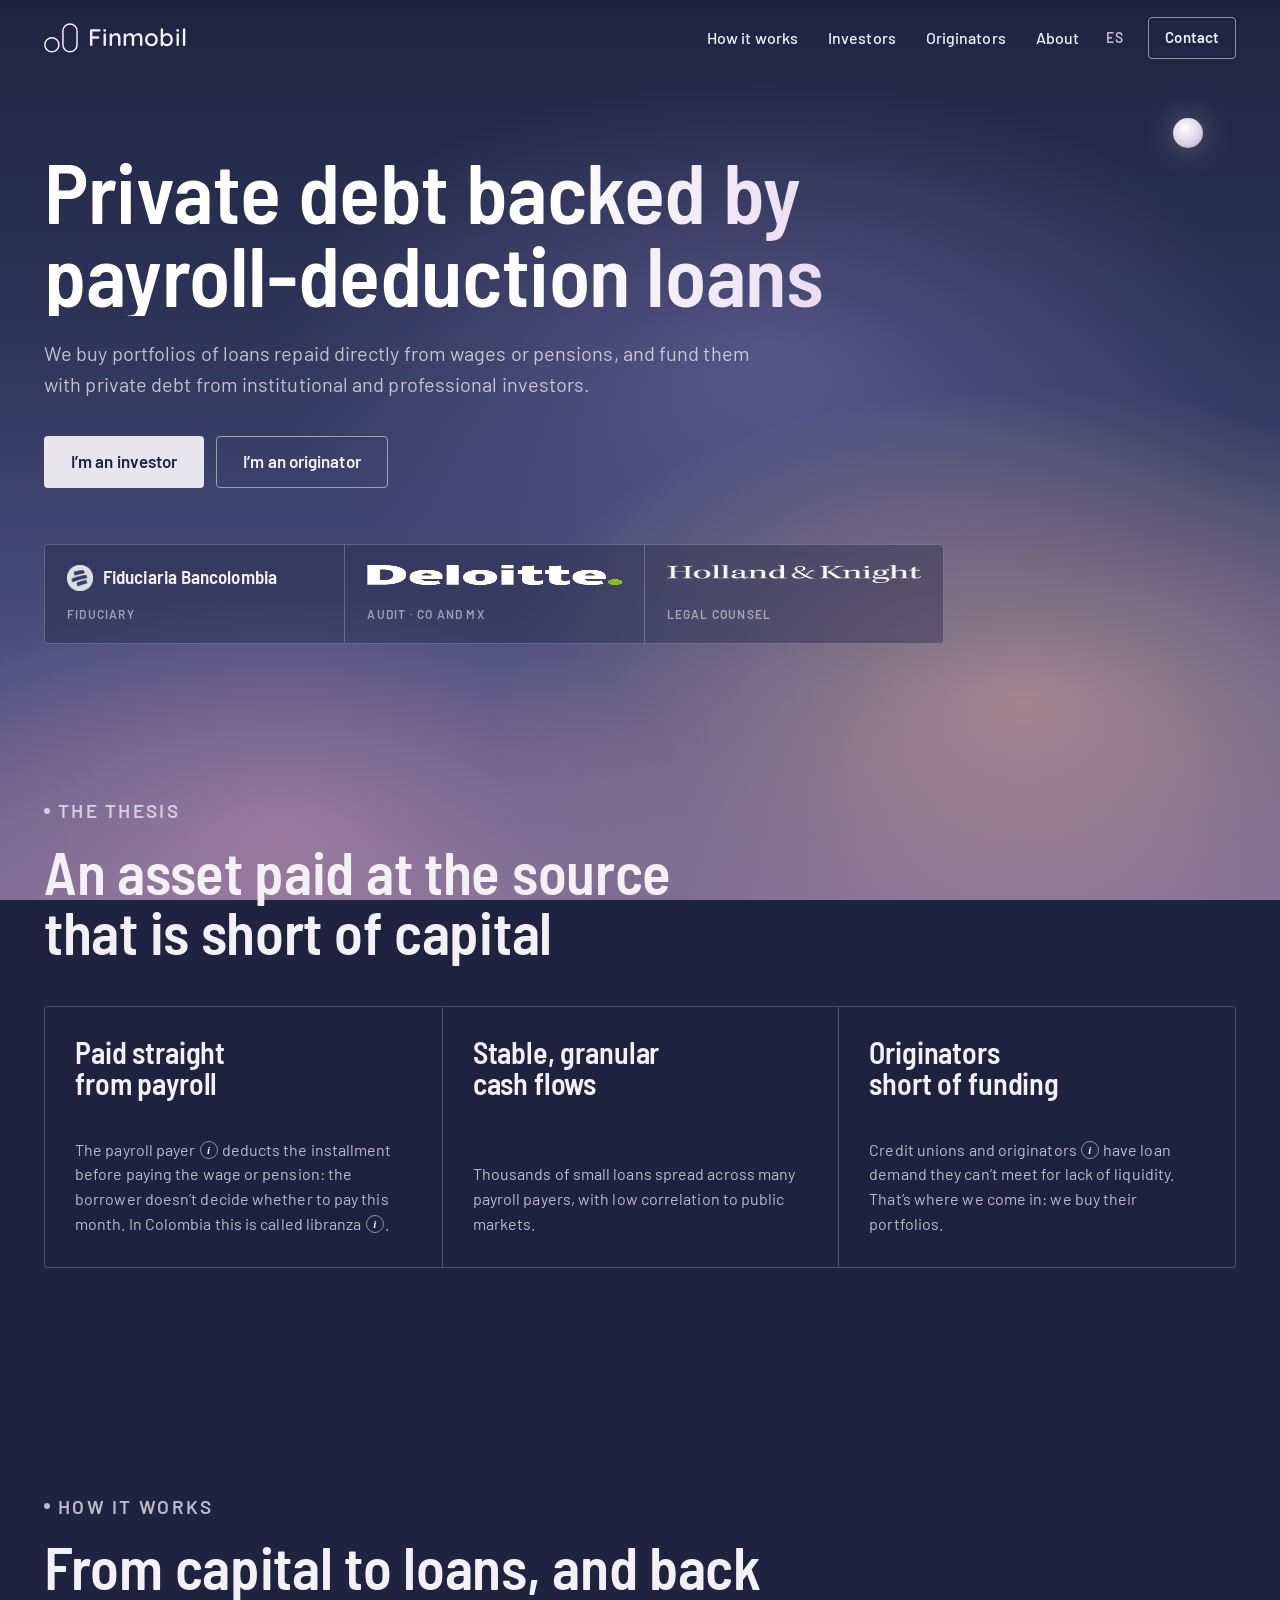
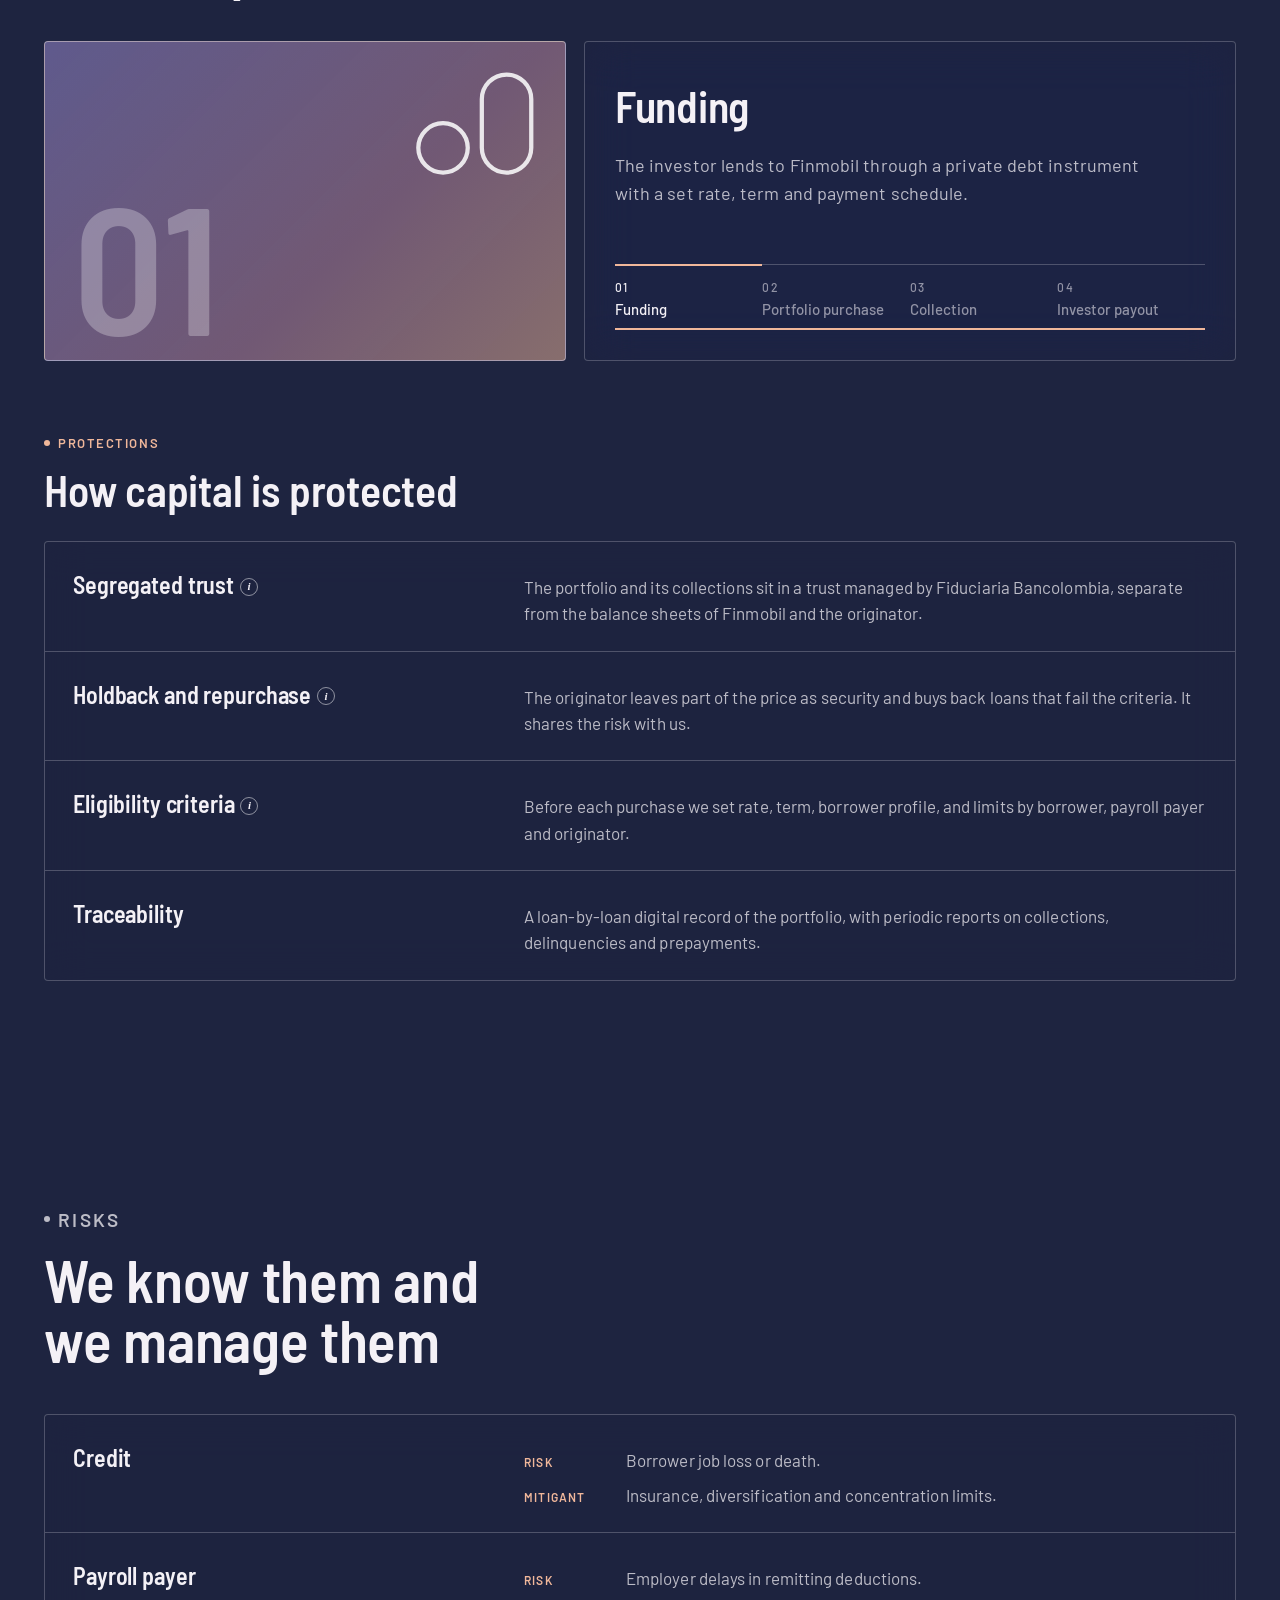
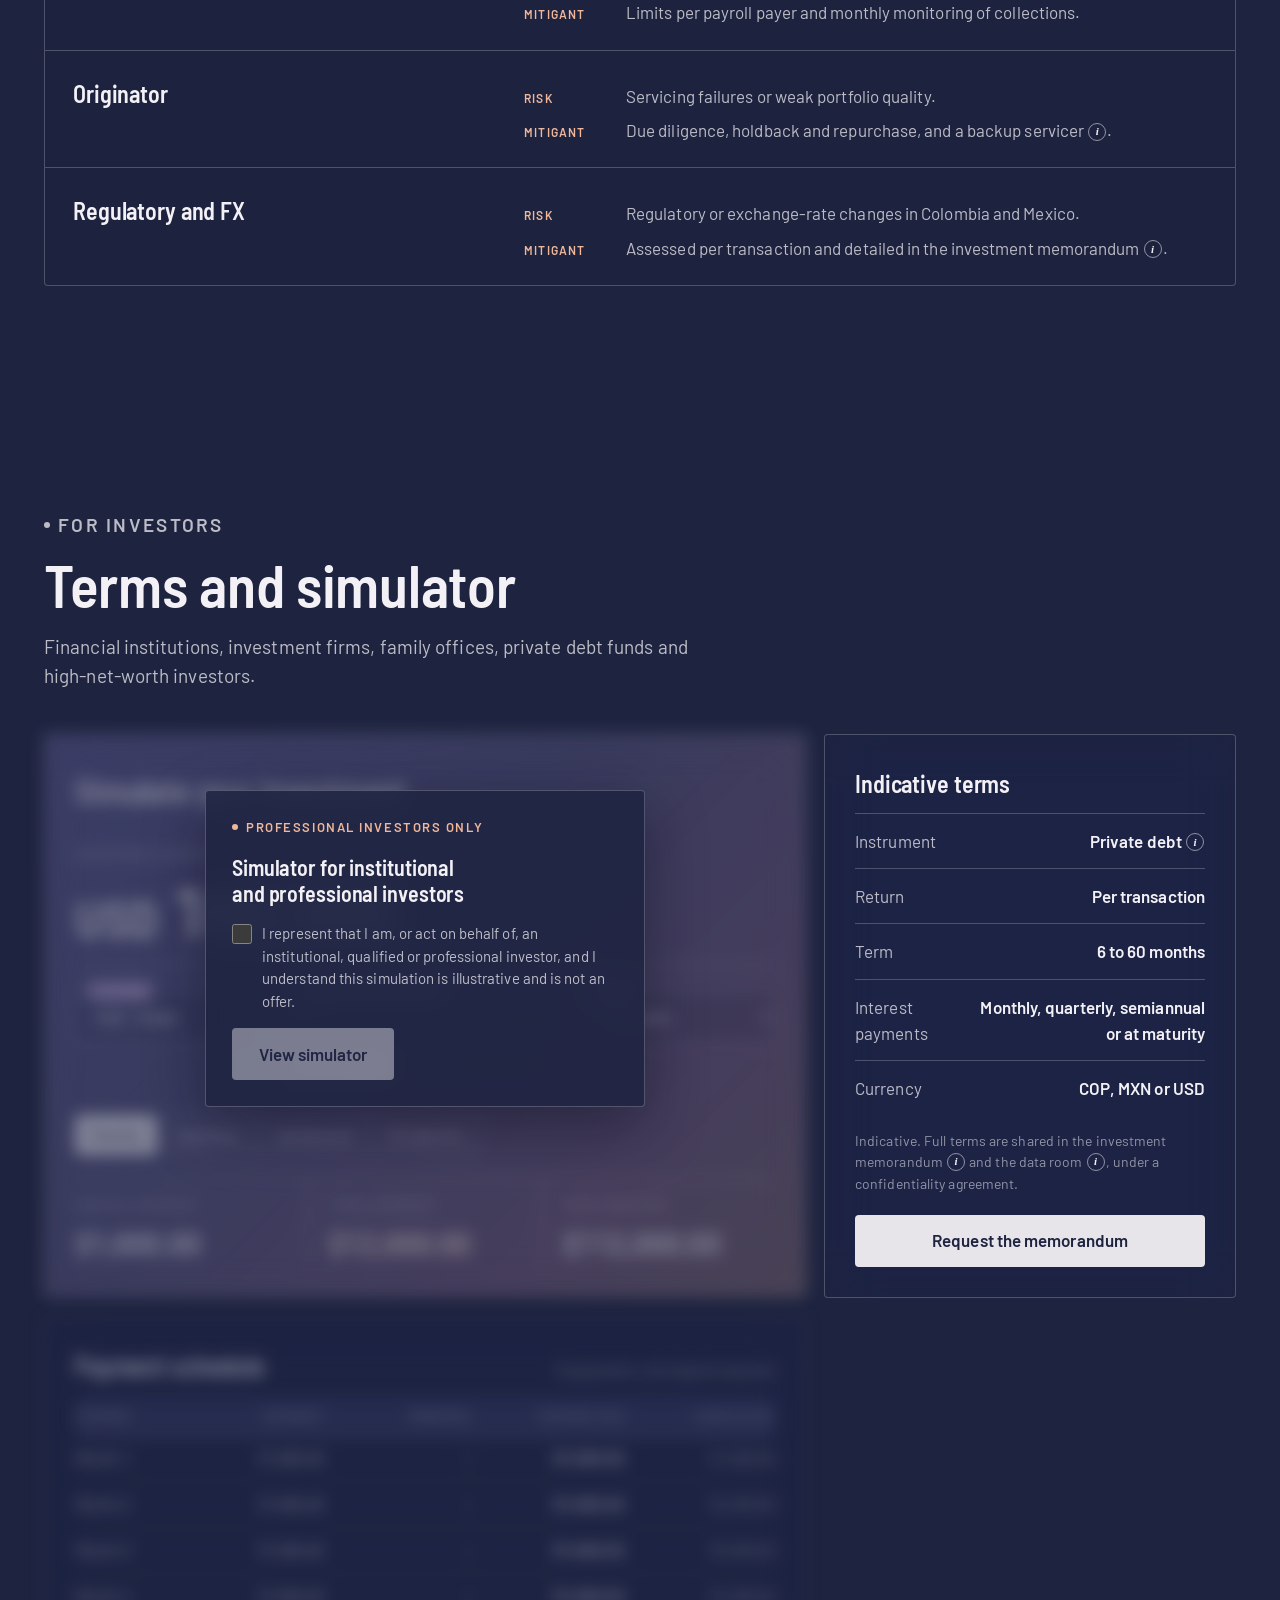
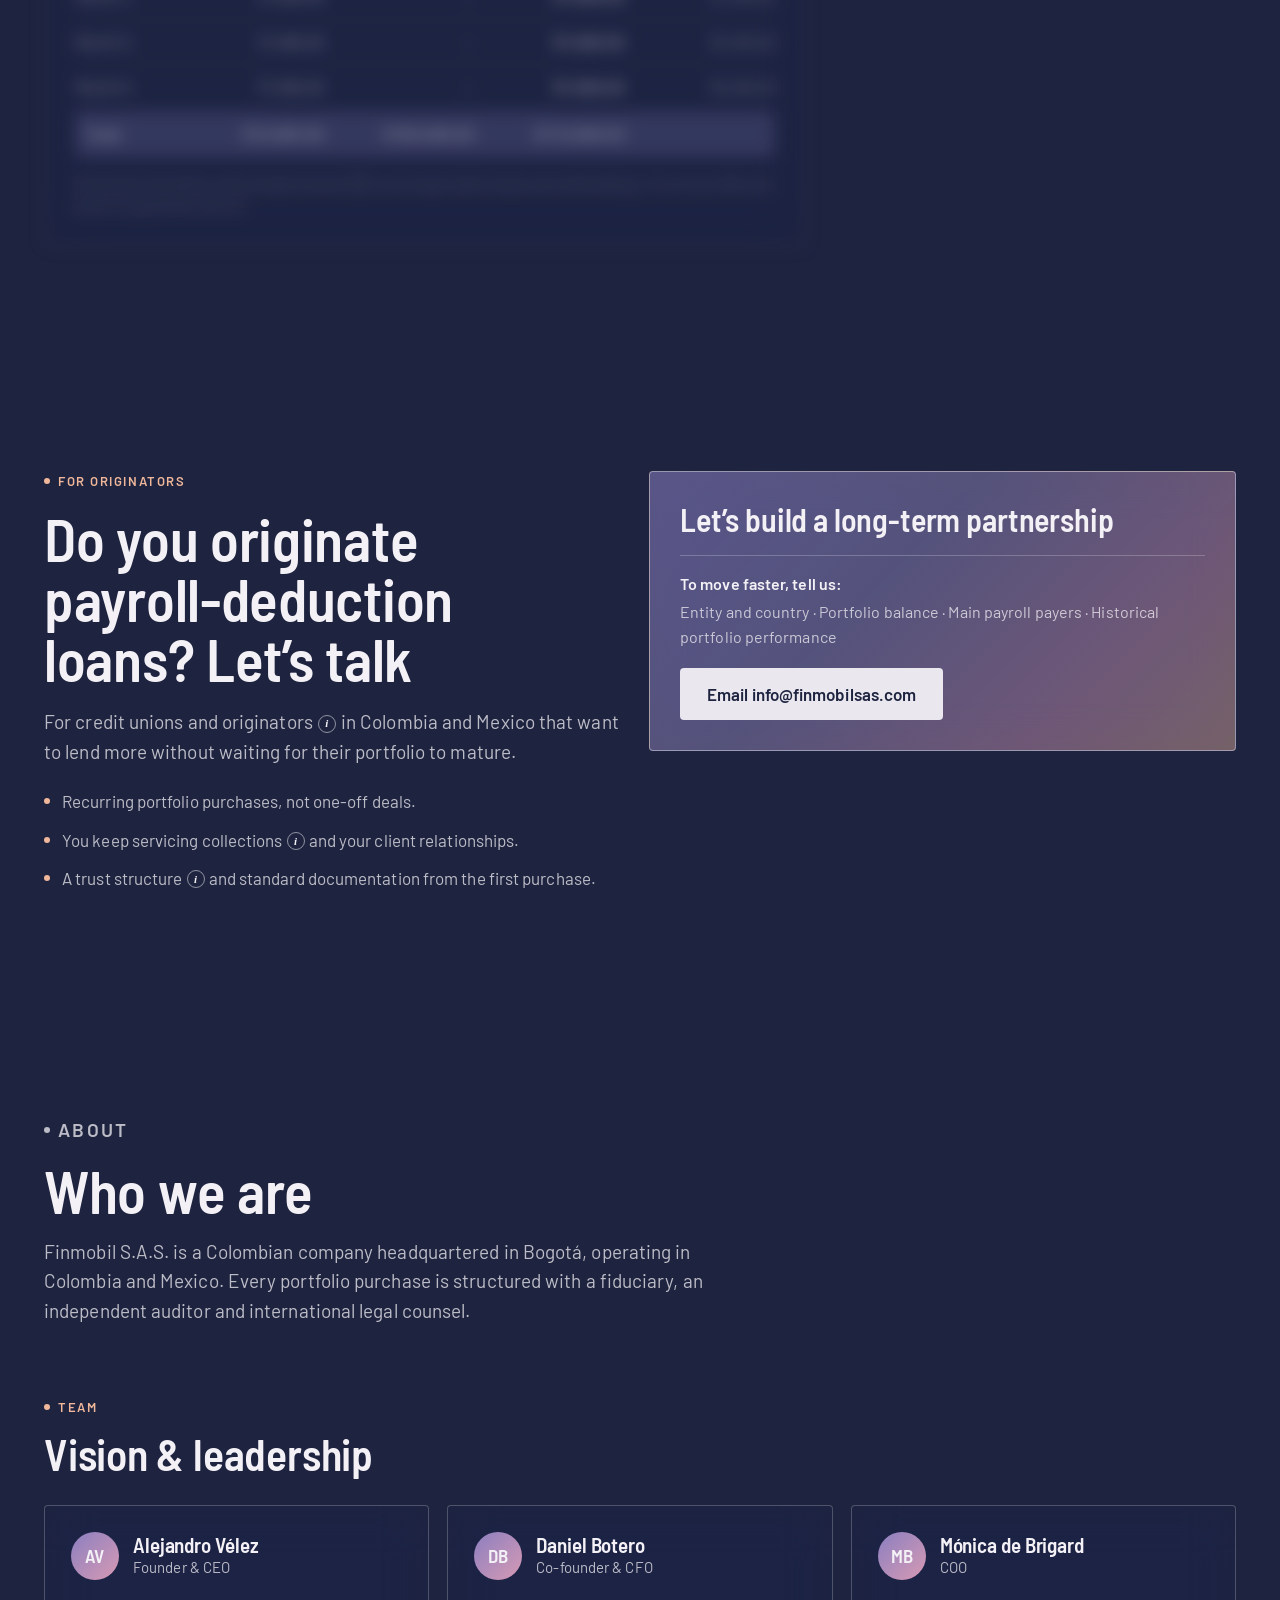
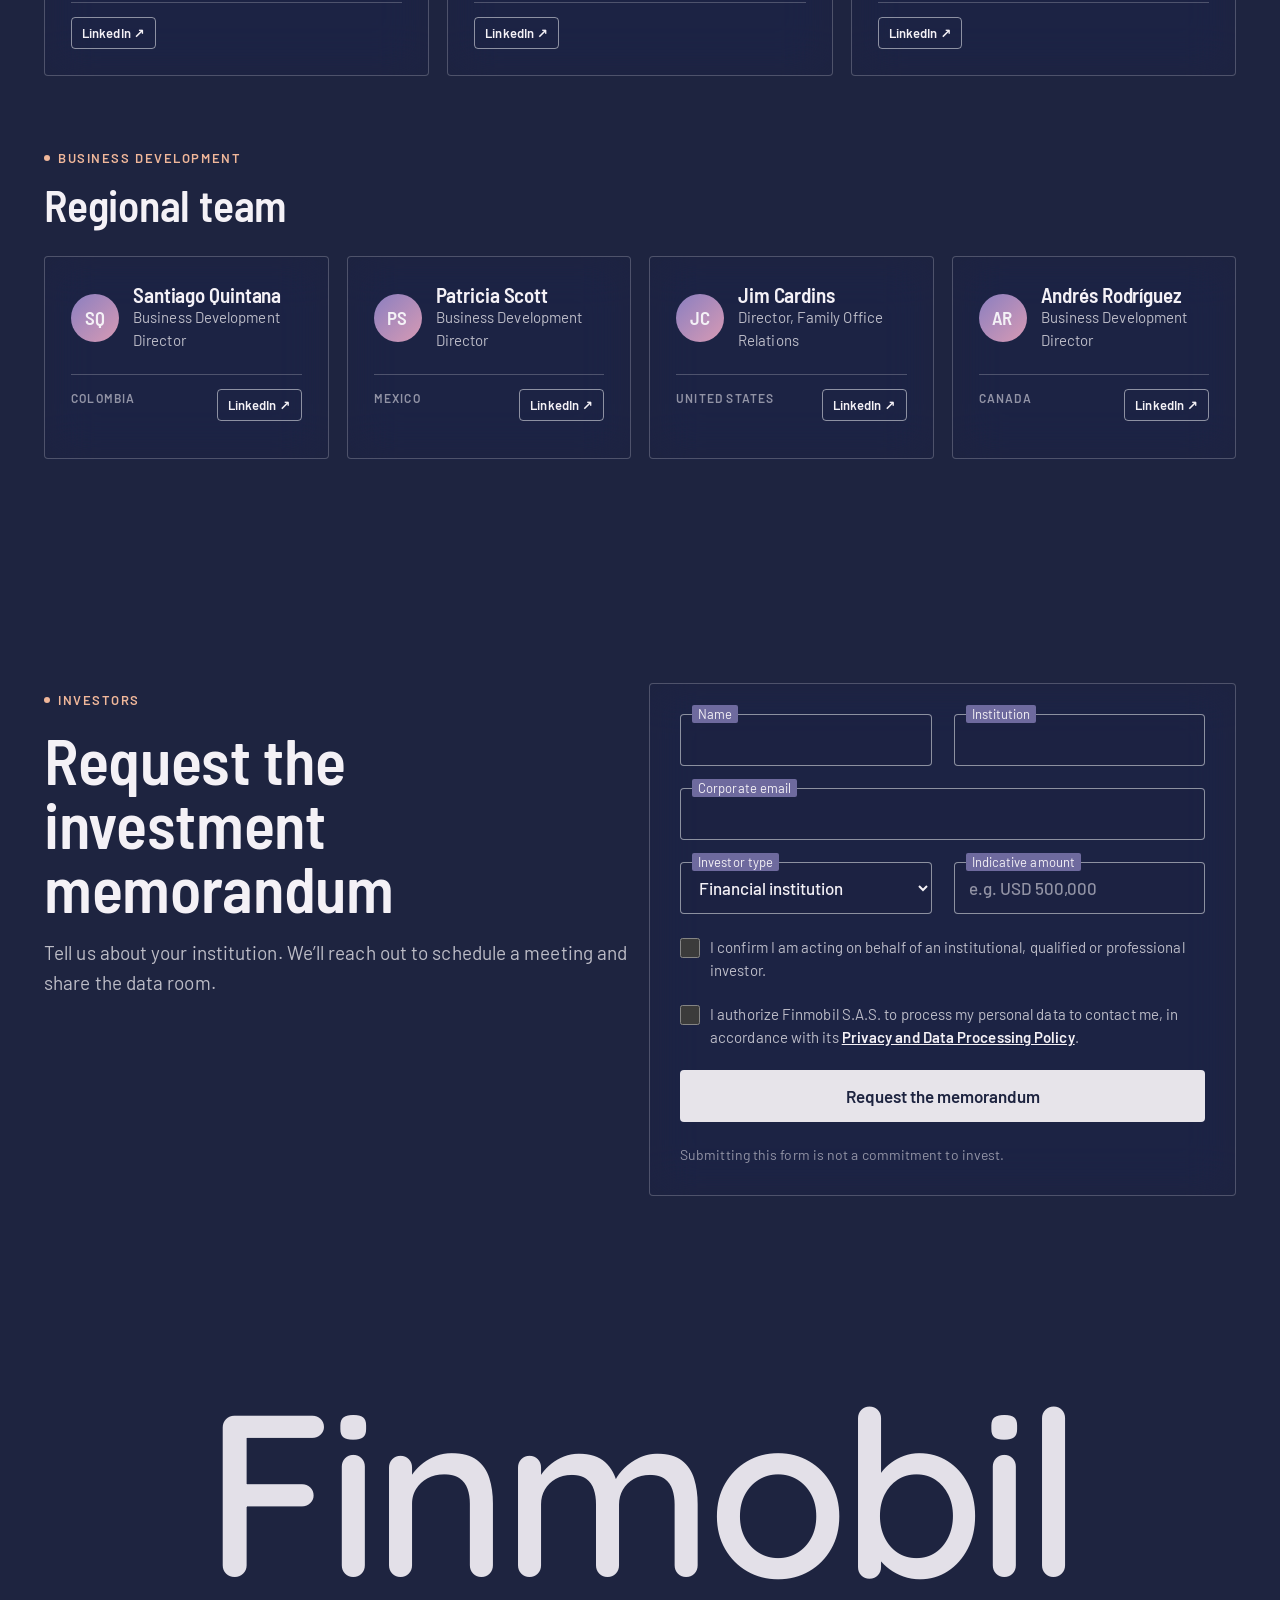
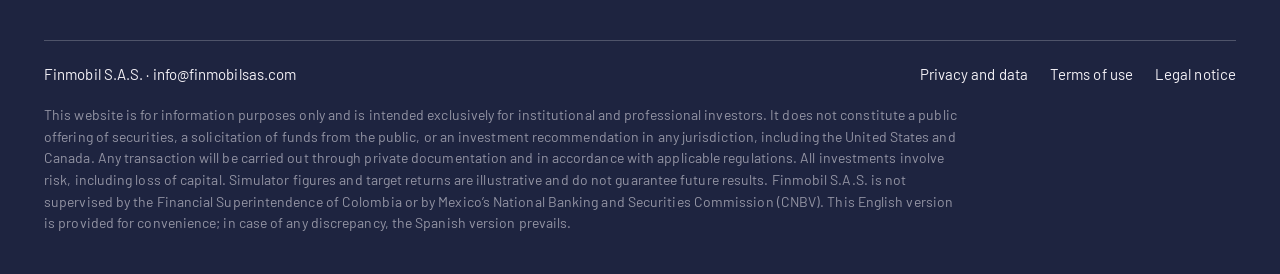
==== commit b752c8c1: "Reestructura en 7 bloques: hero con aliados, protecciones en Cómo funciona, términos+simulador+calen" ====
--- a/en/index.html
+++ b/en/index.html
@@ -28,121 +28,67 @@
       <span>Finmobil</span>
     </a>
     <nav class="nav" aria-label="Main">
-      <a href="#nosotros">About</a>
       <a href="#como-funciona">How it works</a>
       <a href="#inversionistas">Investors</a>
       <a href="#originadores">Originators</a>
+      <a href="#nosotros">About</a>
       <a href="../" class="lang" hreflang="es" lang="es" aria-label="Versión en español">ES</a>
       <a href="#contacto" class="btn btn-line">Contact</a>
       <button type="button" class="menu-btn" id="menu-btn" aria-expanded="false" aria-controls="mobile-menu" aria-label="Open menu"><span></span><span></span></button>
     </nav>
   </div>
   <div class="mobile-menu" id="mobile-menu" hidden>
+    <a href="#como-funciona">How it works</a>
+    <a href="#protecciones">Protections</a>
+    <a href="#riesgos">Risks</a>
+    <a href="#inversionistas">Investors</a>
+    <a href="#simulador">Simulator</a>
+    <a href="#originadores">Originators</a>
     <a href="#nosotros">About</a>
-    <a href="#como-funciona">How it works</a>
-    <a href="#estructura">Structure</a>
-    <a href="#inversionistas">Investors</a>
-    <a href="#simulador">Payment schedule</a>
-    <a href="#originadores">Originators</a>
-    <a href="#aliados">Partners</a>
   </div>
 </header>
 
 <main>
 
-<!-- HERO: visor del simulador + originadores -->
+<!-- 1 · HERO -->
 <section class="hero" id="inicio">
   <div class="moon" aria-hidden="true"></div>
   <div class="wrap">
-    <h1>Private credit backed by payroll-deduction loans</h1>
-    <p class="hero-lead">Finmobil acquires portfolios of loans repaid through direct payroll deduction, funded with capital from institutions, investment firms and family offices.</p>
-
-    <div class="hero-grid">
-      <div class="card card-dawn" id="inversionistas-visor" data-gate>
-        <h2>For investors</h2>
-        <p class="sub">Model your investment cash flows.</p>
-
-        <div class="amount">
-          <label for="sim-monto" class="k">Investment amount</label>
-          <div class="amount-line"><span class="cur" id="amount-cur" aria-hidden="true">USD</span><input id="sim-monto" type="text" inputmode="numeric" autocomplete="off" value="100,000"></div>
-        </div>
-
-        <div class="controls">
-          <div class="field notch"><label for="sim-moneda">Currency</label>
-            <select id="sim-moneda" class="input"><option value="USD">USD · Dollar</option><option value="COP">COP · Colombian peso</option><option value="MXN">MXN · Mexican peso</option></select></div>
-          <div class="field f-rate">
-            <div class="notch"><label for="sim-tasa">Annual rate · 6% to 24%</label>
-              <input id="sim-tasa" class="input" type="number" min="6" max="24" step="0.1" inputmode="decimal" placeholder="e.g. 12" value="12" aria-describedby="sim-tasa-aviso"></div>
-            <input id="sim-tasa-rango" type="range" min="6" max="24" step="0.5" value="12" aria-label="Annual rate slider">
-            <div class="range-scale" aria-hidden="true"><span>6%</span><span>15%</span><span>24%</span></div>
-            <p id="sim-tasa-aviso" class="warn" role="alert" hidden>The rate must be between 6% and 24% per year.</p>
-          </div>
-          <div class="field notch"><label for="sim-plazo">Term</label>
-            <select id="sim-plazo" class="input"><option value="6">6 months</option><option value="12" selected>12 months</option><option value="18">18 months</option><option value="24">24 months</option><option value="36">36 months</option><option value="48">48 months</option><option value="60">60 months</option></select></div>
-        </div>
-
-        <div id="sim-freq" class="freq-group" role="group" aria-label="Interest payments">
-          <button type="button" class="freq" data-f="1" aria-pressed="true">Monthly</button>
-          <button type="button" class="freq" data-f="3" aria-pressed="false">Quarterly</button>
-          <button type="button" class="freq" data-f="6" aria-pressed="false">Semiannual</button>
-          <button type="button" class="freq" data-f="0" aria-pressed="false">At maturity</button>
-        </div>
-
-        <div class="cells" aria-live="polite">
-          <div><p class="k" id="out-per-label">Monthly payment</p><p class="v" id="out-per">—</p></div>
-          <div><p class="k">Total interest</p><p class="v accent" id="out-int">—</p></div>
-          <div><p class="k">Total received</p><p class="v" id="out-total">—</p></div>
-        </div>
-
-        <div class="hero-actions">
-          <a href="#contacto" class="btn btn-light">Request the memorandum</a>
-          <a href="#simulador" class="link">See payment schedule</a>
-        </div>
-        <p class="note">Illustrative simulation. For institutional and professional investors only.</p>
-      </div>
-
-      <div class="card card-night">
-        <h2>For originators</h2>
-        <p class="sub">Turn your payroll-loan portfolio into liquidity and lend more.</p>
-        <ul>
-          <li>Recurring portfolio purchases</li>
-          <li>You keep servicing collections</li>
-          <li>Fiduciary structure from the first purchase</li>
-        </ul>
-        <p class="mail">Write to us at <a href="mailto:info@finmobilsas.com?subject=Partnership%20with%20Finmobil%20-%20Payroll%20loan%20origination">info@finmobilsas.com</a></p>
-      </div>
-    </div>
-
-    <div class="strip" id="estructura-resumen">
-      <div><p class="tag">Segregated trust</p><h3>Ring-fenced assets</h3><p>Portfolio and collections held off Finmobil’s balance sheet.</p></div>
-      <div><p class="tag">Aligned originator</p><h3>Holdback and repurchase</h3><p>The seller shares the portfolio risk.</p></div>
-      <div><p class="tag">Eligibility</p><h3>Limits per payroll payer</h3><p>Criteria set before every purchase.</p></div>
-      <div><p class="tag">Traceability</p><h3>Tokenized registry</h3><p>Collections and delinquency, loan by loan.</p></div>
-    </div>
-  </div>
-</section>
-
-<!-- TESIS -->
+    <h1>Private debt backed by payroll-deduction loans</h1>
+    <p class="hero-lead">We buy portfolios of loans repaid directly from wages or pensions, and fund them with private debt from institutional and professional investors.</p>
+    <div class="hero-cta">
+      <a href="#inversionistas" class="btn btn-light">I’m an investor</a>
+      <a href="#originadores" class="btn btn-line">I’m an originator</a>
+    </div>
+    <div class="proof" id="aliados" aria-label="Partners and advisors">
+      <div><span class="bc"><img src="../assets/fiduciaria-bancolombia-white.png" alt="" width="26" height="26">Fiduciaria Bancolombia</span><p class="k">Fiduciary</p></div>
+      <div><img src="../assets/deloitte-white.png" alt="Deloitte" style="height:20px"><p class="k">Audit · CO and MX</p></div>
+      <div><img src="../assets/holland-knight-white.png" alt="Holland &amp; Knight" style="height:18px"><p class="k">Legal counsel</p></div>
+    </div>
+  </div>
+</section>
+
+<!-- 2 · THESIS -->
 <section class="section" id="tesis">
   <div class="wrap">
     <div class="section-head reveal">
       <p class="tag">The thesis</p>
-      <h2>An asset paid at the source, and short of capital</h2>
+      <h2>An asset paid at the source that is short of capital</h2>
     </div>
     <div class="grid-3 reveal">
-      <article><h3>Paid straight<br>from payroll</h3><p>The employer or payroll office deducts the installment before paying the salary or pension. The borrower doesn’t decide whether to pay this month.</p></article>
-      <article><h3>Stable, granular<br>cash flows</h3><p>Thousands of small loans spread across payroll payers, with low correlation to public markets.</p></article>
-      <article><h3>Originators<br>short of funding</h3><p>Credit unions and originators have loan demand they can’t meet for lack of liquidity. That’s where we buy.</p></article>
-    </div>
-  </div>
-</section>
-
-<!-- CÓMO FUNCIONA -->
+      <article><h3>Paid straight<br>from payroll</h3><p>The payroll payer <button type="button" class="info" aria-label="What is payroll payer?" data-tip-title="Payroll payer" data-tip="The entity that pays wages or pensions (a public or private employer, or a pension fund). It deducts the installment before paying the worker and remits it to the lender. Known as pagaduría in Colombia.">i</button> deducts the installment before paying the wage or pension: the borrower doesn’t decide whether to pay this month. In Colombia this is called libranza <button type="button" class="info" aria-label="What is libranza?" data-tip-title="Libranza" data-tip="The legal name in Colombia for a loan repaid through direct payroll or pension deduction (Law 1527 of 2012). In Mexico it is known as crédito con descuento vía nómina.">i</button>.</p></article>
+      <article><h3>Stable, granular<br>cash flows</h3><p>Thousands of small loans spread across many payroll payers, with low correlation to public markets.</p></article>
+      <article><h3>Originators<br>short of funding</h3><p>Credit unions and originators <button type="button" class="info" aria-label="What is originator?" data-tip-title="Originator" data-tip="A credit union, fintech or financial institution that lends to the worker or pensioner and then sells the loan portfolio.">i</button> have loan demand they can’t meet for lack of liquidity. That’s where we come in: we buy their portfolios.</p></article>
+    </div>
+  </div>
+</section>
+
+<!-- 3 · CÓMO FUNCIONA + PROTECCIONES -->
 <section class="section" id="como-funciona">
   <div class="wrap">
     <div class="section-head reveal">
       <p class="tag">How it works</p>
-      <h2>From capital to portfolio, and back</h2>
+      <h2>From capital to loans, and back</h2>
     </div>
     <div class="flow reveal">
       <div class="flow-visual" aria-hidden="true">
@@ -164,135 +110,137 @@
         </div>
       </div>
     </div>
-  </div>
-</section>
-
-<!-- ESTRUCTURA -->
-<section class="section" id="estructura">
-  <div class="wrap">
-    <div class="section-head reveal">
-      <p class="tag">Structure and protections</p>
-      <h2>Built to protect capital before it earns</h2>
-      <p>Asset segregation, originator alignment and visibility into the underlying asset.</p>
+
+    <div class="sub-head reveal" id="protecciones">
+      <p class="tag">Protections</p>
+      <h2>How capital is protected</h2>
+    </div>
+    <div class="rows reveal" id="estructura">
+      <div><h3>Segregated trust <button type="button" class="info" aria-label="What is segregated trust?" data-tip-title="Segregated trust" data-tip="A trust (patrimonio autónomo) managed by a fiduciary. The portfolio and its collections are legally separated from the balance sheets of Finmobil and the originator, so neither one’s creditors can reach those assets.">i</button></h3><p>The portfolio and its collections sit in a trust managed by Fiduciaria Bancolombia, separate from the balance sheets of Finmobil and the originator.</p></div>
+      <div><h3>Holdback and repurchase <button type="button" class="info" aria-label="What is holdback and repurchase?" data-tip-title="Holdback and repurchase" data-tip="Holdback: part of the purchase price is paid to the originator only if the portfolio performs as expected. Repurchase: the originator must buy back loans that fail the agreed criteria.">i</button></h3><p>The originator leaves part of the price as security and buys back loans that fail the criteria. It shares the risk with us.</p></div>
+      <div><h3>Eligibility criteria <button type="button" class="info" aria-label="What is eligibility criteria?" data-tip-title="Eligibility criteria" data-tip="Rules every loan must meet before purchase: rate, term, borrower profile, and concentration limits by borrower, payroll payer and originator.">i</button></h3><p>Before each purchase we set rate, term, borrower profile, and limits by borrower, payroll payer and originator.</p></div>
+      <div><h3>Traceability</h3><p>A loan-by-loan digital record of the portfolio, with periodic reports on collections, delinquencies and prepayments.</p></div>
+    </div>
+  </div>
+</section>
+
+<!-- 4 · RIESGOS -->
+<section class="section" id="riesgos">
+  <div class="wrap">
+    <div class="section-head reveal">
+      <p class="tag">Risks</p>
+      <h2>We know them and we manage them</h2>
     </div>
     <div class="rows reveal">
-      <div><h3>Segregated trust</h3><p>The portfolio and its collections sit in a fiduciary vehicle (patrimonio autónomo), separate from Finmobil’s and the originator’s balance sheets.</p></div>
-      <div><h3>Aligned originator</h3><p>A holdback on part of the purchase price and an obligation to repurchase loans that fail the criteria.</p></div>
-      <div><h3>Eligibility criteria</h3><p>Limits per borrower, payroll payer and originator; loan rate, term and profile set before each purchase.</p></div>
-      <div><h3>Full traceability</h3><p>Tokenized registry of the portfolio, with loan-level reporting on collections, delinquencies and prepayments.</p></div>
-    </div>
-  </div>
-</section>
-
-<!-- CALENDARIO -->
-<section class="section" id="simulador">
-  <div class="wrap">
-    <div class="section-head reveal">
-      <p class="tag">Simulator</p>
-      <h2>Payment schedule</h2>
-      <p>Updates with the amount, rate and term you choose above.</p>
-    </div>
-    <div class="card reveal" data-gate>
-      <div class="schedule-head"><h3 id="sched-title">Your investment</h3><span id="out-note"></span></div>
-      <div id="sched-wrap" hidden>
-        <div class="row-head"><span>Period</span><span>Interest</span><span>Principal</span><span>Payment</span><span>Cumulative</span></div>
-        <div id="sched-rows"></div>
-        <div class="row-total"><span>Total</span><span id="tot-int"></span><span id="tot-cap"></span><span id="tot-all"></span><span></span></div>
-      </div>
-      <p id="sched-empty" style="padding:20px 0;color:var(--muted)">Enter the amount and rate to see the schedule.</p>
-    </div>
-    <p class="disclaimer">Illustrative simulation using simple interest on principal, before taxes and withholdings. It is not an offer and does not guarantee returns; final terms depend on each transaction’s documentation.</p>
-  </div>
-</section>
-
-<!-- INVERSIONISTAS -->
+      <div><h3>Credit</h3><div class="rm"><p><span class="k">Risk</span>Borrower job loss or death.</p><p><span class="k">Mitigant</span>Insurance, diversification and concentration limits.</p></div></div>
+      <div><h3>Payroll payer</h3><div class="rm"><p><span class="k">Risk</span>Employer delays in remitting deductions.</p><p><span class="k">Mitigant</span>Limits per payroll payer and monthly monitoring of collections.</p></div></div>
+      <div><h3>Originator</h3><div class="rm"><p><span class="k">Risk</span>Servicing failures or weak portfolio quality.</p><p><span class="k">Mitigant</span>Due diligence, holdback and repurchase, and a backup servicer <button type="button" class="info" aria-label="What is backup servicer?" data-tip-title="Backup servicer" data-tip="An entity ready to take over collection and servicing of the portfolio if the originator stops doing it.">i</button>.</p></div></div>
+      <div><h3>Regulatory and FX</h3><div class="rm"><p><span class="k">Risk</span>Regulatory or exchange-rate changes in Colombia and Mexico.</p><p><span class="k">Mitigant</span>Assessed per transaction and detailed in the investment memorandum <button type="button" class="info" aria-label="What is investment memorandum?" data-tip-title="Investment memorandum" data-tip="A confidential document with the full terms, structure, financial model and risks of each transaction.">i</button>.</p></div></div>
+    </div>
+  </div>
+</section>
+
+<!-- 5 · INVERSIONISTAS: términos + simulador + calendario -->
 <section class="section" id="inversionistas">
   <div class="wrap">
     <div class="section-head reveal">
       <p class="tag">For investors</p>
-      <h2>Who it’s for</h2>
-    </div>
-    <div class="split">
-      <div class="card reveal" style="display:flex;flex-direction:column;gap:20px">
-        <div class="chips">
-          <span class="pill">Financial institutions</span>
-          <span class="pill">Investment firms</span>
-          <span class="pill">Family offices</span>
-          <span class="pill">High-net-worth investors</span>
-          <span class="pill">Private debt funds</span>
-        </div>
-        <p style="color:var(--muted)">Full terms, the financial model and portfolio history are shared in the investment memorandum and data room, under a non-disclosure agreement.</p>
-      </div>
-      <div class="card terms reveal d1">
-        <h3 style="font-size:24px;margin-bottom:10px">Indicative terms</h3>
-        <div><span>Instrument</span><span>Private debt</span></div>
-        <div><span>Minimum ticket</span><span>Negotiable</span></div>
-        <div><span>Target return</span><span>6% – 24% per year, by transaction</span></div>
+      <h2>Terms and simulator</h2>
+      <p>Financial institutions, investment firms, family offices, private debt funds and high-net-worth investors.</p>
+    </div>
+    <div class="inv-grid">
+      <aside class="card terms reveal">
+        <h3>Indicative terms</h3>
+        <div><span>Instrument</span><span>Private debt <button type="button" class="info" aria-label="What is private debt?" data-tip-title="Private debt" data-tip="A direct loan from investors to a company, outside public securities markets, with rate, term and payment schedule set by contract.">i</button></span></div>
+        <div><span>Return</span><span>Per transaction</span></div>
         <div><span>Term</span><span>6 to 60 months</span></div>
         <div><span>Interest payments</span><span>Monthly, quarterly, semiannual or at maturity</span></div>
         <div><span>Currency</span><span>COP, MXN or USD</span></div>
-        <small>Indicative terms, subject to final documentation.</small>
-      </div>
-    </div>
-  </div>
-</section>
-
-<!-- RIESGOS -->
-<section class="section" id="riesgos">
-  <div class="wrap">
-    <div class="section-head reveal">
-      <p class="tag">Risks</p>
-      <h2>We know them, and we manage them</h2>
-    </div>
-    <div class="rows reveal">
-      <div><h3>Credit</h3><p>Borrower job loss or death. Mitigated with insurance, diversification and concentration limits.</p></div>
-      <div><h3>Payroll payer</h3><p>Employer delays in remitting collections. Mitigated with per-payer limits and monthly monitoring.</p></div>
-      <div><h3>Originator</h3><p>Servicing failures or weak portfolio quality. Mitigated with due diligence, holdbacks and a backup servicer.</p></div>
-      <div><h3>Regulatory and FX</h3><p>Regulatory or exchange-rate changes in Colombia and Mexico. Detailed in the investment memorandum.</p></div>
-    </div>
-  </div>
-</section>
-
-<!-- ORIGINADORES -->
+        <small>Indicative. Full terms are shared in the investment memorandum <button type="button" class="info" aria-label="What is investment memorandum?" data-tip-title="Investment memorandum" data-tip="A confidential document with the full terms, structure, financial model and risks of each transaction.">i</button> and the data room <button type="button" class="info" aria-label="What is data room?" data-tip-title="Data room" data-tip="A confidential online repository with the transaction documents: contracts, portfolio history and financial model.">i</button>, under a confidentiality agreement.</small>
+        <a href="#contacto" class="btn btn-light">Request the memorandum</a>
+      </aside>
+      <div class="sim-block" id="simulador" data-gate>
+        <div class="card card-dawn" id="inversionistas-visor">
+          <h3 class="sim-title">Simulate your investment</h3>
+          <div class="amount">
+            <label for="sim-monto" class="k">Investment amount</label>
+            <div class="amount-line"><span class="cur" id="amount-cur" aria-hidden="true">USD</span><input id="sim-monto" type="text" inputmode="numeric" autocomplete="off" value="100,000"></div>
+          </div>
+
+          <div class="controls">
+            <div class="field notch"><label for="sim-moneda">Currency</label>
+              <select id="sim-moneda" class="input"><option value="USD">USD · Dollar</option><option value="COP">COP · Colombian peso</option><option value="MXN">MXN · Mexican peso</option></select></div>
+            <div class="field f-rate">
+              <div class="notch"><label for="sim-tasa">Annual rate · 6% to 24%</label>
+                <input id="sim-tasa" class="input" type="number" min="6" max="24" step="0.1" inputmode="decimal" placeholder="e.g. 12" value="12" aria-describedby="sim-tasa-aviso"></div>
+              <input id="sim-tasa-rango" type="range" min="6" max="24" step="0.5" value="12" aria-label="Annual rate slider">
+              <div class="range-scale" aria-hidden="true"><span>6%</span><span>15%</span><span>24%</span></div>
+              <p id="sim-tasa-aviso" class="warn" role="alert" hidden>The rate must be between 6% and 24% per year.</p>
+            </div>
+            <div class="field notch"><label for="sim-plazo">Term</label>
+              <select id="sim-plazo" class="input"><option value="6">6 months</option><option value="12" selected>12 months</option><option value="18">18 months</option><option value="24">24 months</option><option value="36">36 months</option><option value="48">48 months</option><option value="60">60 months</option></select></div>
+          </div>
+
+          <div id="sim-freq" class="freq-group" role="group" aria-label="Interest payments">
+            <button type="button" class="freq" data-f="1" aria-pressed="true">Monthly</button>
+            <button type="button" class="freq" data-f="3" aria-pressed="false">Quarterly</button>
+            <button type="button" class="freq" data-f="6" aria-pressed="false">Semiannual</button>
+            <button type="button" class="freq" data-f="0" aria-pressed="false">At maturity</button>
+          </div>
+
+          <div class="cells" aria-live="polite">
+            <div><p class="k" id="out-per-label">Monthly payment</p><p class="v" id="out-per">—</p></div>
+            <div><p class="k">Total interest</p><p class="v accent" id="out-int">—</p></div>
+            <div><p class="k">Total received</p><p class="v" id="out-total">—</p></div>
+          </div>
+        </div>
+        <div class="card">
+          <div class="schedule-head"><h3 id="sched-title">Payment schedule</h3><span id="out-note"></span></div>
+          <div id="sched-wrap" hidden>
+            <div class="row-head"><span>Payment</span><span>Interest</span><span>Principal</span><span>Payment due</span><span>Cumulative</span></div>
+            <div id="sched-rows"></div>
+            <div class="row-total"><span>Total</span><span id="tot-int"></span><span id="tot-cap"></span><span id="tot-all"></span><span></span></div>
+          </div>
+          <p id="sched-empty" style="padding:20px 0;color:var(--muted)">Enter the amount and rate to see the schedule.</p>
+          <p class="disclaimer">Illustrative simulation using simple interest <button type="button" class="info" aria-label="What is simple interest?" data-tip-title="Simple interest" data-tip="Interest is always calculated on the invested principal and is not reinvested. Principal is repaid in full at maturity.">i</button> on principal, before taxes and withholdings. It is not an offer and does not guarantee returns.</p>
+        </div>
+      </div>
+    </div>
+  </div>
+</section>
+
+<!-- 6 · ORIGINATORS -->
 <section class="section" id="originadores">
   <div class="wrap split">
     <div class="reveal" style="display:flex;flex-direction:column;gap:18px">
       <p class="tag">For originators</p>
-      <h2 style="font-size:clamp(38px,4.6vw,64px);line-height:1.02">Originating payroll-deduction loans? Let’s talk</h2>
-      <p style="font-size:19px;color:var(--muted)">Credit unions and originators in Colombia and Mexico that want to lend more without waiting for their portfolio to mature.</p>
+      <h2 class="h-xl">Do you originate payroll-deduction loans? Let’s talk</h2>
+      <p class="lead-m">For credit unions and originators <button type="button" class="info" aria-label="What is originator?" data-tip-title="Originator" data-tip="A credit union, fintech or financial institution that lends to the worker or pensioner and then sells the loan portfolio.">i</button> in Colombia and Mexico that want to lend more without waiting for their portfolio to mature.</p>
       <ul class="checks">
         <li>Recurring portfolio purchases, not one-off deals.</li>
-        <li>You can keep servicing collections and your client relationships.</li>
-        <li>Fiduciary structure and standard documentation from the first purchase.</li>
+        <li><span>You keep servicing collections <button type="button" class="info" aria-label="What is collections?" data-tip-title="Collections" data-tip="The installments that payroll payers deduct from wages and remit each month.">i</button> and your client relationships.</span></li>
+        <li><span>A trust structure <button type="button" class="info" aria-label="What is segregated trust?" data-tip-title="Segregated trust" data-tip="A trust (patrimonio autónomo) managed by a fiduciary. The portfolio and its collections are legally separated from the balance sheets of Finmobil and the originator, so neither one’s creditors can reach those assets.">i</button> and standard documentation from the first purchase.</span></li>
       </ul>
     </div>
     <div class="card card-dawn reveal d1" style="display:flex;flex-direction:column;gap:18px">
       <h3 style="font-size:32px;line-height:1.08">Let’s build a long-term partnership</h3>
-      <p style="color:var(--muted)">We want to understand your operation and explore how we can grow together. Write to us and we’ll set up a call with our team.</p>
-      <p class="hint"><strong>To move faster, tell us:</strong>Entity and country · Payroll-loan portfolio balance · Main payroll payers · Historical portfolio performance</p>
-      <a href="mailto:info@finmobilsas.com?subject=Partnership%20with%20Finmobil%20-%20Payroll%20loan%20origination" class="btn btn-light" style="align-self:flex-start">Write to us</a>
-      <p style="font-size:16px;color:var(--muted)">or directly at <strong style="color:var(--snow)">info@finmobilsas.com</strong></p>
-    </div>
-  </div>
-</section>
-
-<!-- ABOUT: who we are + team -->
+      <p class="hint"><strong>To move faster, tell us:</strong>Entity and country · Portfolio balance · Main payroll payers · Historical portfolio performance</p>
+      <a href="mailto:info@finmobilsas.com?subject=Partnership%20with%20Finmobil%20-%20Payroll%20loan%20origination" class="btn btn-light btn-wrap" style="align-self:flex-start">Email info@finmobilsas.com</a>
+    </div>
+  </div>
+</section>
+
+<!-- 7 · NOSOTROS -->
 <section class="section" id="nosotros">
   <div class="wrap">
     <div class="section-head reveal">
       <p class="tag">About</p>
       <h2>Who we are</h2>
-      <p>Finmobil S.A.S. is a Colombian company headquartered in Bogotá. We buy payroll-deduction loan portfolios in Colombia and Mexico and fund them with private debt from institutions, investment firms and family offices.</p>
-    </div>
-    <div class="strip about-strip reveal">
-      <div><p class="tag">Headquarters</p><h3>Bogotá, Colombia</h3></div>
-      <div><p class="tag">Markets</p><h3>Colombia and Mexico</h3></div>
-      <div><p class="tag">Business</p><h3>Payroll-loan portfolio purchases</h3></div>
-      <div><p class="tag">Funding</p><h3>Private debt from professional investors</h3></div>
-    </div>
-    <div class="section-head reveal" id="equipo" style="margin-bottom:28px">
+      <p>Finmobil S.A.S. is a Colombian company headquartered in Bogotá, operating in Colombia and Mexico. Every portfolio purchase is structured with a fiduciary, an independent auditor and international legal counsel.</p>
+    </div>
+    <div class="sub-head reveal" id="equipo">
       <p class="tag">Team</p>
-      <h2 style="font-size:clamp(30px,3.4vw,44px)">Vision &amp; leadership</h2>
+      <h2>Vision &amp; leadership</h2>
     </div>
     <div class="partners team">
       <div class="card partner reveal">
@@ -317,9 +265,9 @@
         </div>
       </div>
     </div>
-    <div class="section-head reveal" id="desarrollo" style="margin:56px 0 28px">
+    <div class="sub-head reveal" id="desarrollo">
       <p class="tag">Business development</p>
-      <h2 style="font-size:clamp(30px,3.4vw,44px)">Regional team</h2>
+      <h2>Regional team</h2>
     </div>
     <div class="partners regional">
       <div class="card partner reveal">
@@ -353,30 +301,6 @@
           <!-- Pendiente: URL de LinkedIn -->
           <a class="li-btn" href="#" target="_blank" rel="noopener" aria-label="Andrés Rodríguez on LinkedIn">LinkedIn ↗</a>
         </div>
-      </div>
-    </div>
-  </div>
-</section>
-
-<!-- ALIADOS -->
-<section class="section" id="aliados">
-  <div class="wrap">
-    <div class="section-head reveal">
-      <p class="tag">Partners and advisors</p>
-      <h2>We work with names investors already know</h2>
-    </div>
-    <div class="partners trio">
-      <div class="card partner reveal">
-        <div class="partner-mark"><span class="bc"><img src="../assets/fiduciaria-bancolombia-white.png" alt="" width="30" height="30">Fiduciaria Bancolombia</span></div>
-        <p class="k">Fiduciary</p>
-      </div>
-      <div class="card partner reveal d1">
-        <div class="partner-mark"><img src="../assets/deloitte-white.png" alt="Deloitte" style="height:26px"></div>
-        <p class="k">Audit · Colombia and Mexico</p>
-      </div>
-      <div class="card partner reveal d2">
-        <div class="partner-mark"><img src="../assets/holland-knight-white.png" alt="Holland &amp; Knight" style="height:23px"></div>
-        <p class="k">Legal counsel</p>
       </div>
     </div>
   </div>
@@ -404,8 +328,8 @@
       </div>
       <label class="check"><input name="declaracion_inversionista" value="si" type="checkbox" required><span>I confirm I am acting on behalf of an institutional, qualified or professional investor.</span></label>
       <label class="check"><input name="autorizacion_datos" value="si" type="checkbox" required><span>I authorize Finmobil S.A.S. to process my personal data to contact me, in accordance with its <a href="legal.html#privacidad">Privacy and Data Processing Policy</a>.</span></label>
-      <button type="submit" class="btn btn-light">Request information</button>
-      <small>For institutional and professional investors only. Submitting this form is not a commitment to invest.</small>
+      <button type="submit" class="btn btn-light">Request the memorandum</button>
+      <small>Submitting this form is not a commitment to invest.</small>
     </form>
   </div>
 </section>
--- a/style.css
+++ b/style.css
@@ -394,3 +394,66 @@
 /* Aliados (3) y equipo regional (4) */
 .partners.trio { grid-template-columns: repeat(3, minmax(0, 1fr)); }
 @media (max-width: 860px) { .partners.trio { grid-template-columns: 1fr; } .partners.trio .partner { min-height: 0; } }
+
+/* ---------- Estructura en 7 bloques ---------- */
+/* Hero: llamadas a la acción y franja de aliados */
+.hero { padding-bottom: 40px; }
+.hero-cta { display: flex; flex-wrap: wrap; gap: 12px; margin-bottom: 56px; }
+.proof { display: grid; grid-template-columns: repeat(3, minmax(0, 1fr)); max-width: 900px; border: 1px solid var(--line); border-radius: var(--radius); background: var(--glass); backdrop-filter: blur(20px); -webkit-backdrop-filter: blur(20px); }
+.proof > div { display: flex; flex-direction: column; justify-content: space-between; gap: 14px; padding: 20px 22px; min-width: 0; }
+.proof > div + div { border-left: 1px solid var(--line); }
+.proof img { width: auto; max-width: 100%; }
+.proof .bc { display: flex; align-items: center; gap: 10px; font-family: var(--display); font-weight: 600; font-size: 19px; line-height: 1.1; }
+.proof .bc img { width: 26px; height: 26px; flex: none; }
+@media (max-width: 640px) {
+  .hero-cta .btn { flex: 1 1 140px; }
+  .proof { grid-template-columns: 1fr; }
+  .proof > div { flex-direction: row; align-items: center; padding: 16px 18px; }
+  .proof > div + div { border-left: 0; border-top: 1px solid var(--line); }
+  .proof .bc { font-size: 17px; }
+}
+
+/* Subtítulos dentro de una sección */
+.sub-head { display: flex; flex-direction: column; gap: 14px; margin: 72px 0 28px; }
+.sub-head h2 { font-size: clamp(30px, 3.4vw, 44px); line-height: 1.05; }
+.h-xl { font-size: clamp(38px, 4.6vw, 64px); line-height: 1.02; }
+.lead-m { font-size: 19px; color: var(--muted); }
+.btn-wrap { white-space: normal; text-align: left; line-height: 1.2; padding-top: 12px; padding-bottom: 12px; }
+
+/* Riesgo → mitigante */
+.rm { display: grid; gap: 8px; }
+.rm p { color: var(--muted); }
+.rm .k { display: inline-block; min-width: 92px; margin-right: 10px; color: var(--peach); }
+
+/* Inversionistas: términos + simulador + calendario */
+.inv-grid { display: grid; grid-template-columns: minmax(0, 1.85fr) minmax(0, 1fr); grid-template-areas: "sim terms"; gap: 18px; align-items: start; }
+.inv-grid > .terms { grid-area: terms; position: sticky; top: 96px; display: flex; flex-direction: column; }
+.inv-grid > .sim-block { grid-area: sim; display: grid; gap: 18px; }
+.terms > h3 { font-size: 24px; margin-bottom: 10px; }
+.terms > .btn { margin-top: 20px; }
+.sim-title { font-size: clamp(28px, 2.6vw, 36px); }
+.sim-block .amount { margin-top: 22px; }
+@media (max-width: 980px) {
+  .inv-grid { grid-template-columns: 1fr; grid-template-areas: "terms" "sim"; }
+  .inv-grid > .terms { position: static; }
+}
+
+/* Definiciones (ⓘ) */
+.info {
+  display: inline-grid; place-items: center; width: 18px; height: 18px; padding: 0; margin: 0 1px; vertical-align: 2px;
+  border-radius: 50%; border: 1px solid var(--line-strong); background: transparent; color: var(--snow);
+  font: italic 600 11px/1 Georgia, "Times New Roman", serif; cursor: pointer; transition: background .2s, border-color .2s;
+  position: relative;
+}
+.info::after { content: ""; position: absolute; inset: -12px; } /* área táctil de 42px */
+.info:hover, .info[aria-expanded="true"] { background: var(--snow); color: var(--night); border-color: var(--snow); }
+.rows h3 .info { vertical-align: 4px; }
+.tip {
+  position: fixed; z-index: 80; max-width: min(340px, calc(100vw - 24px)); padding: 14px 16px;
+  border: 1px solid var(--line-strong); border-radius: var(--radius); background: rgba(30, 36, 64, .96);
+  backdrop-filter: blur(14px); -webkit-backdrop-filter: blur(14px); box-shadow: 0 18px 50px rgba(10, 12, 30, .5);
+  font-size: 15px; line-height: 1.5; color: var(--muted); animation: fadeUp .25s var(--ease);
+}
+.tip[hidden] { display: none; }
+.tip strong { display: block; color: var(--snow); font-family: var(--display); font-size: 18px; margin-bottom: 4px; }
+@media (max-width: 640px) { .hero-cta .btn { padding: 0 14px; white-space: nowrap; } }
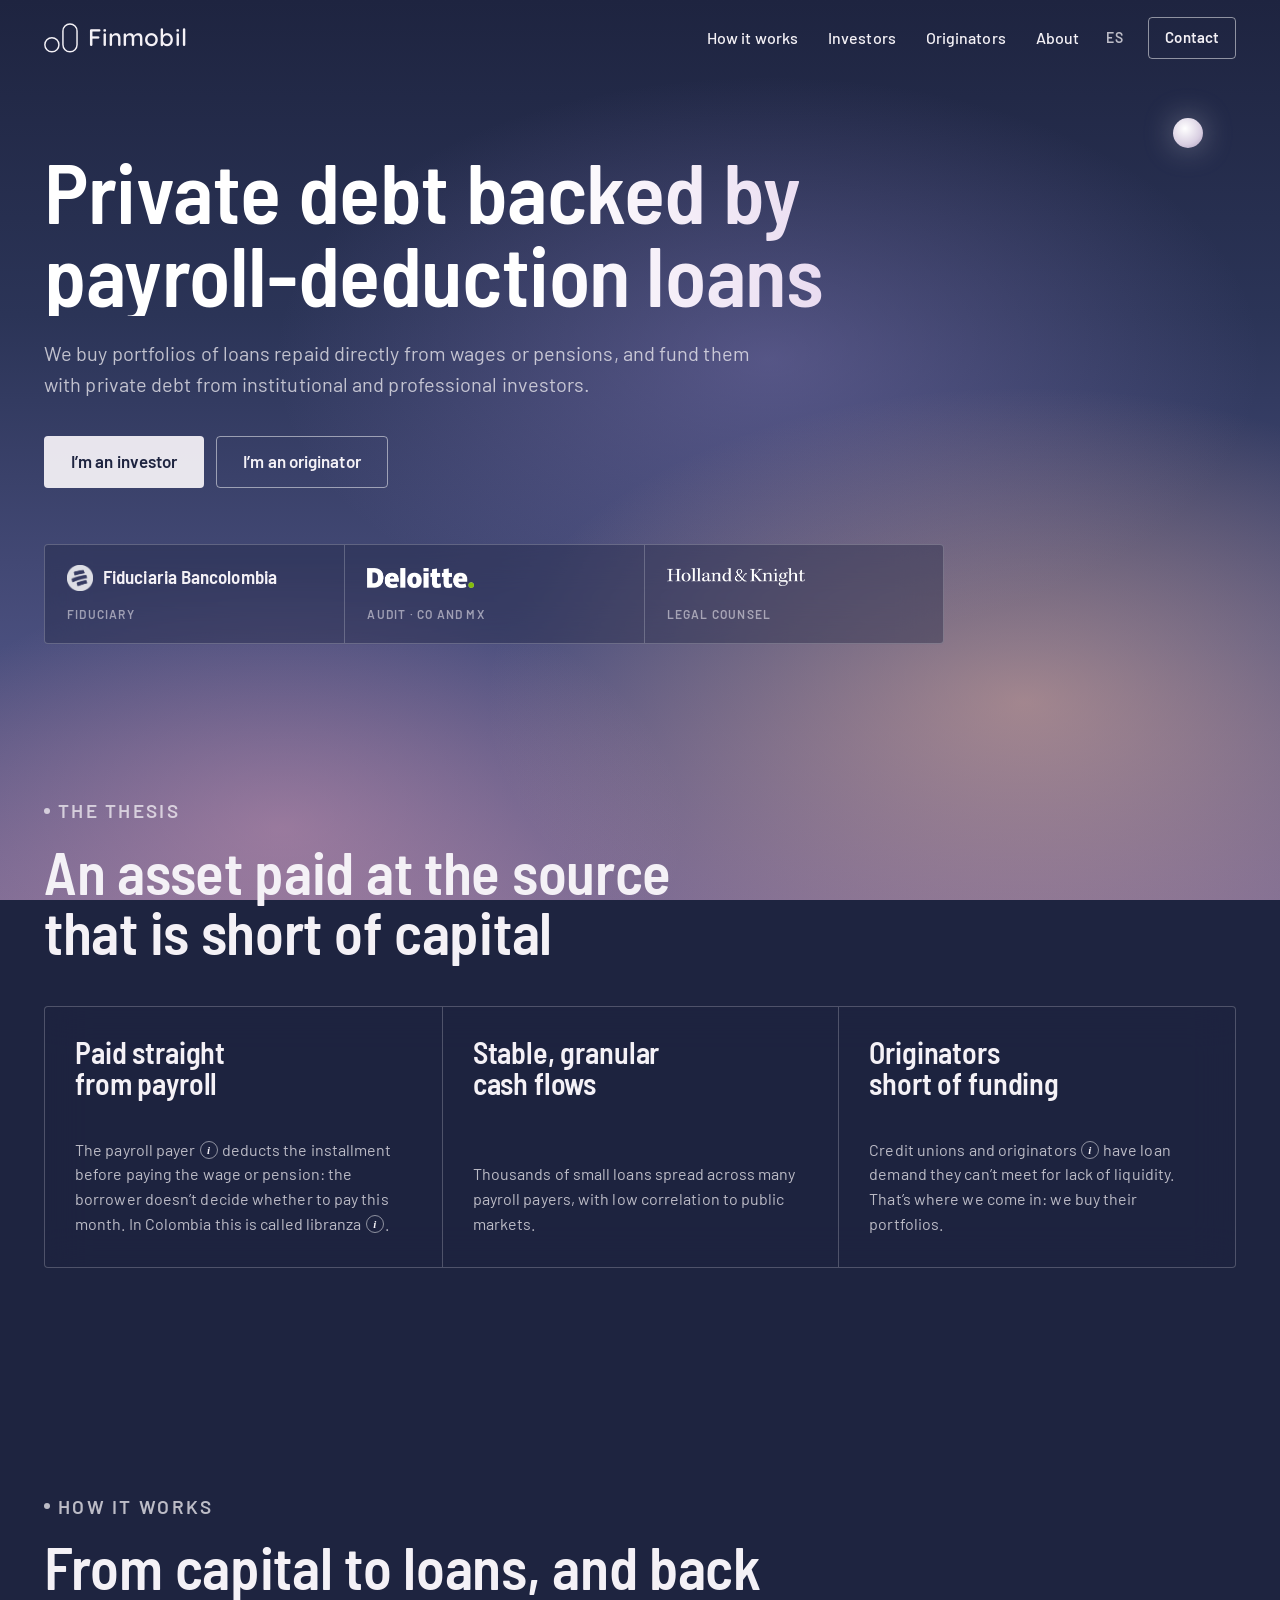
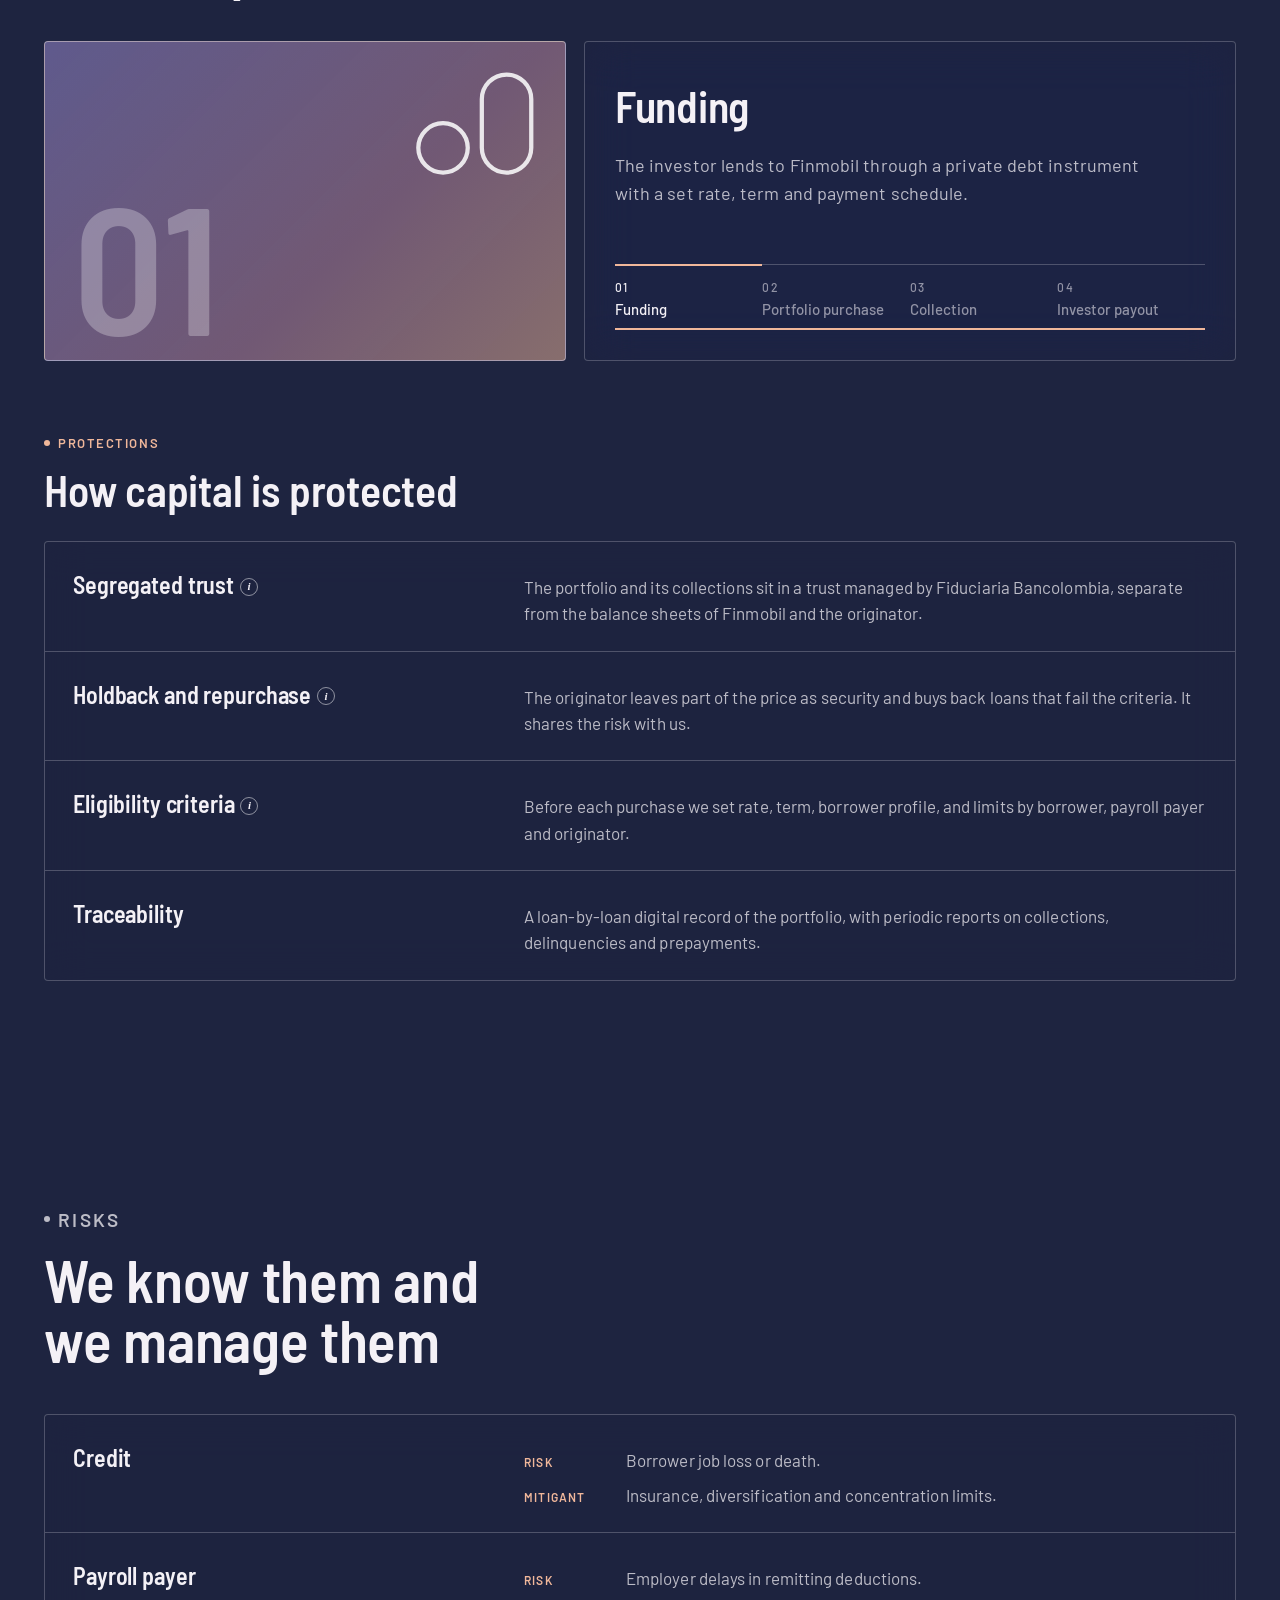
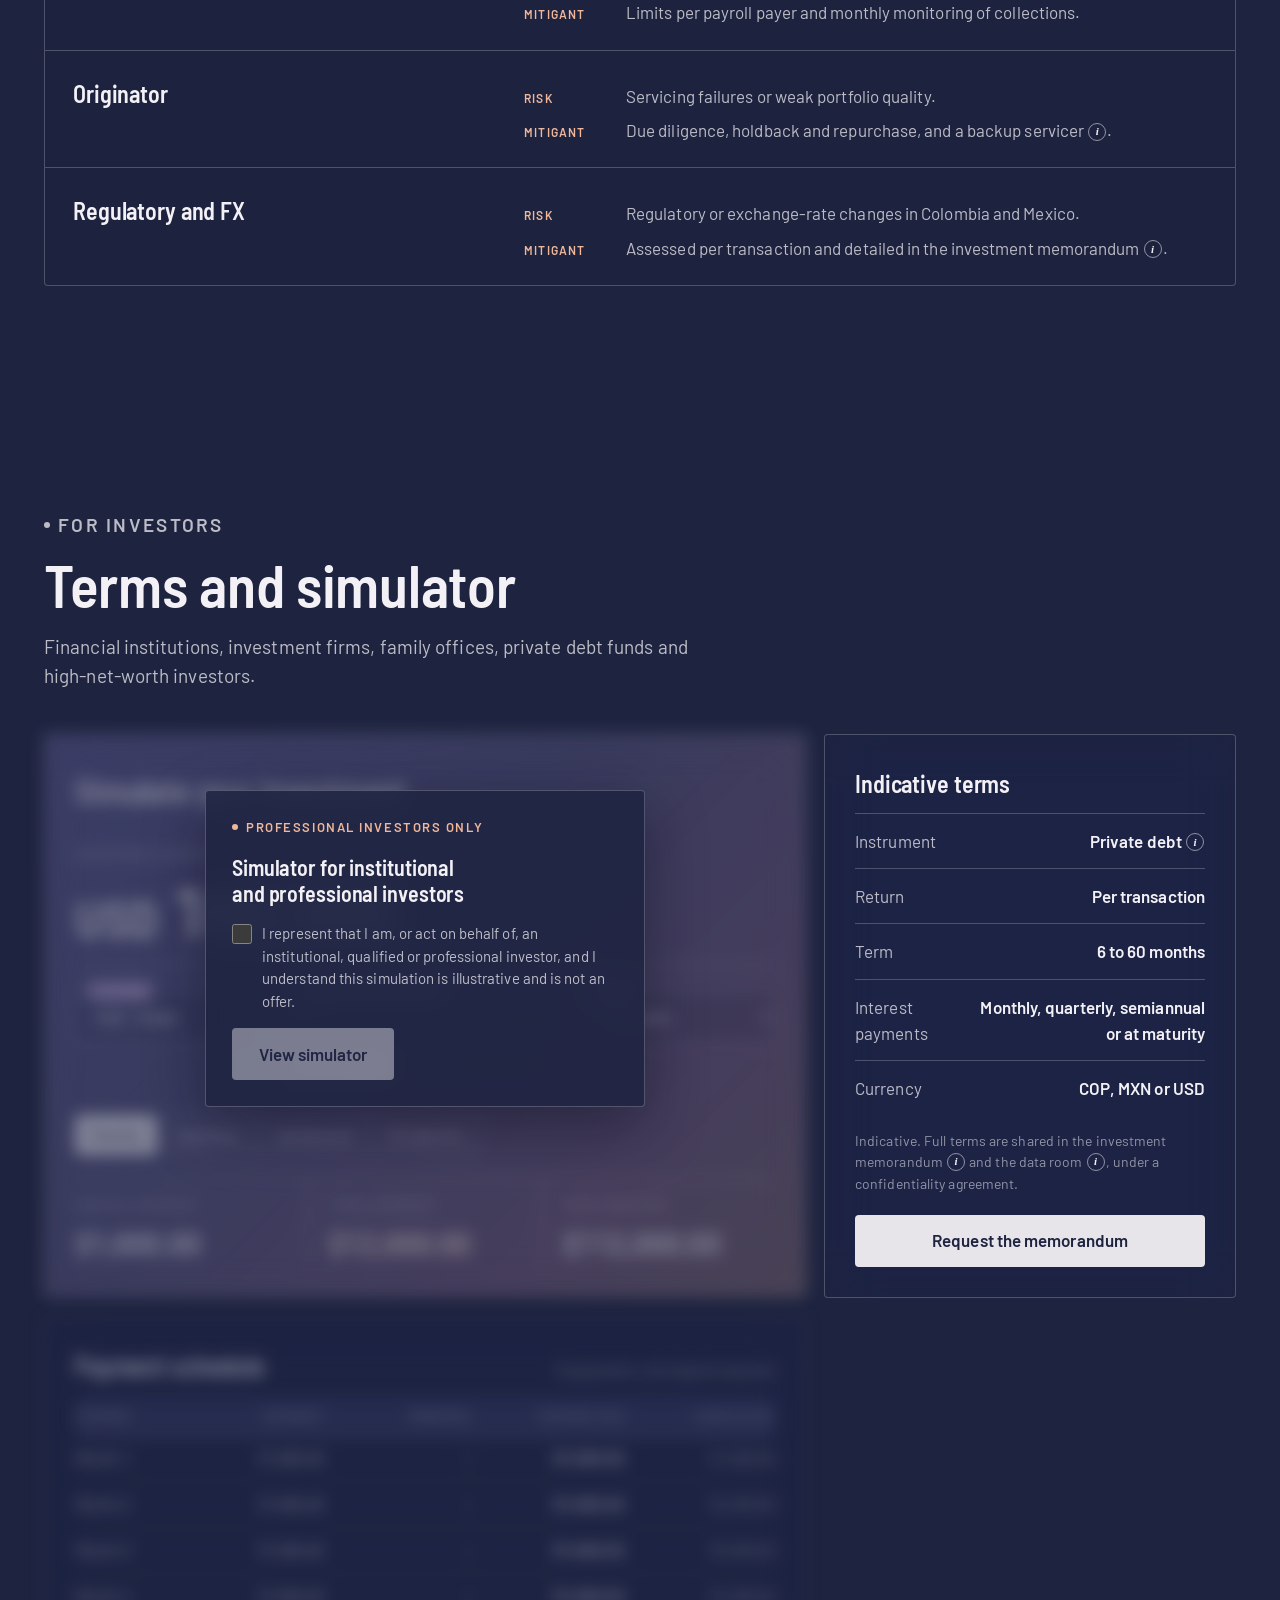
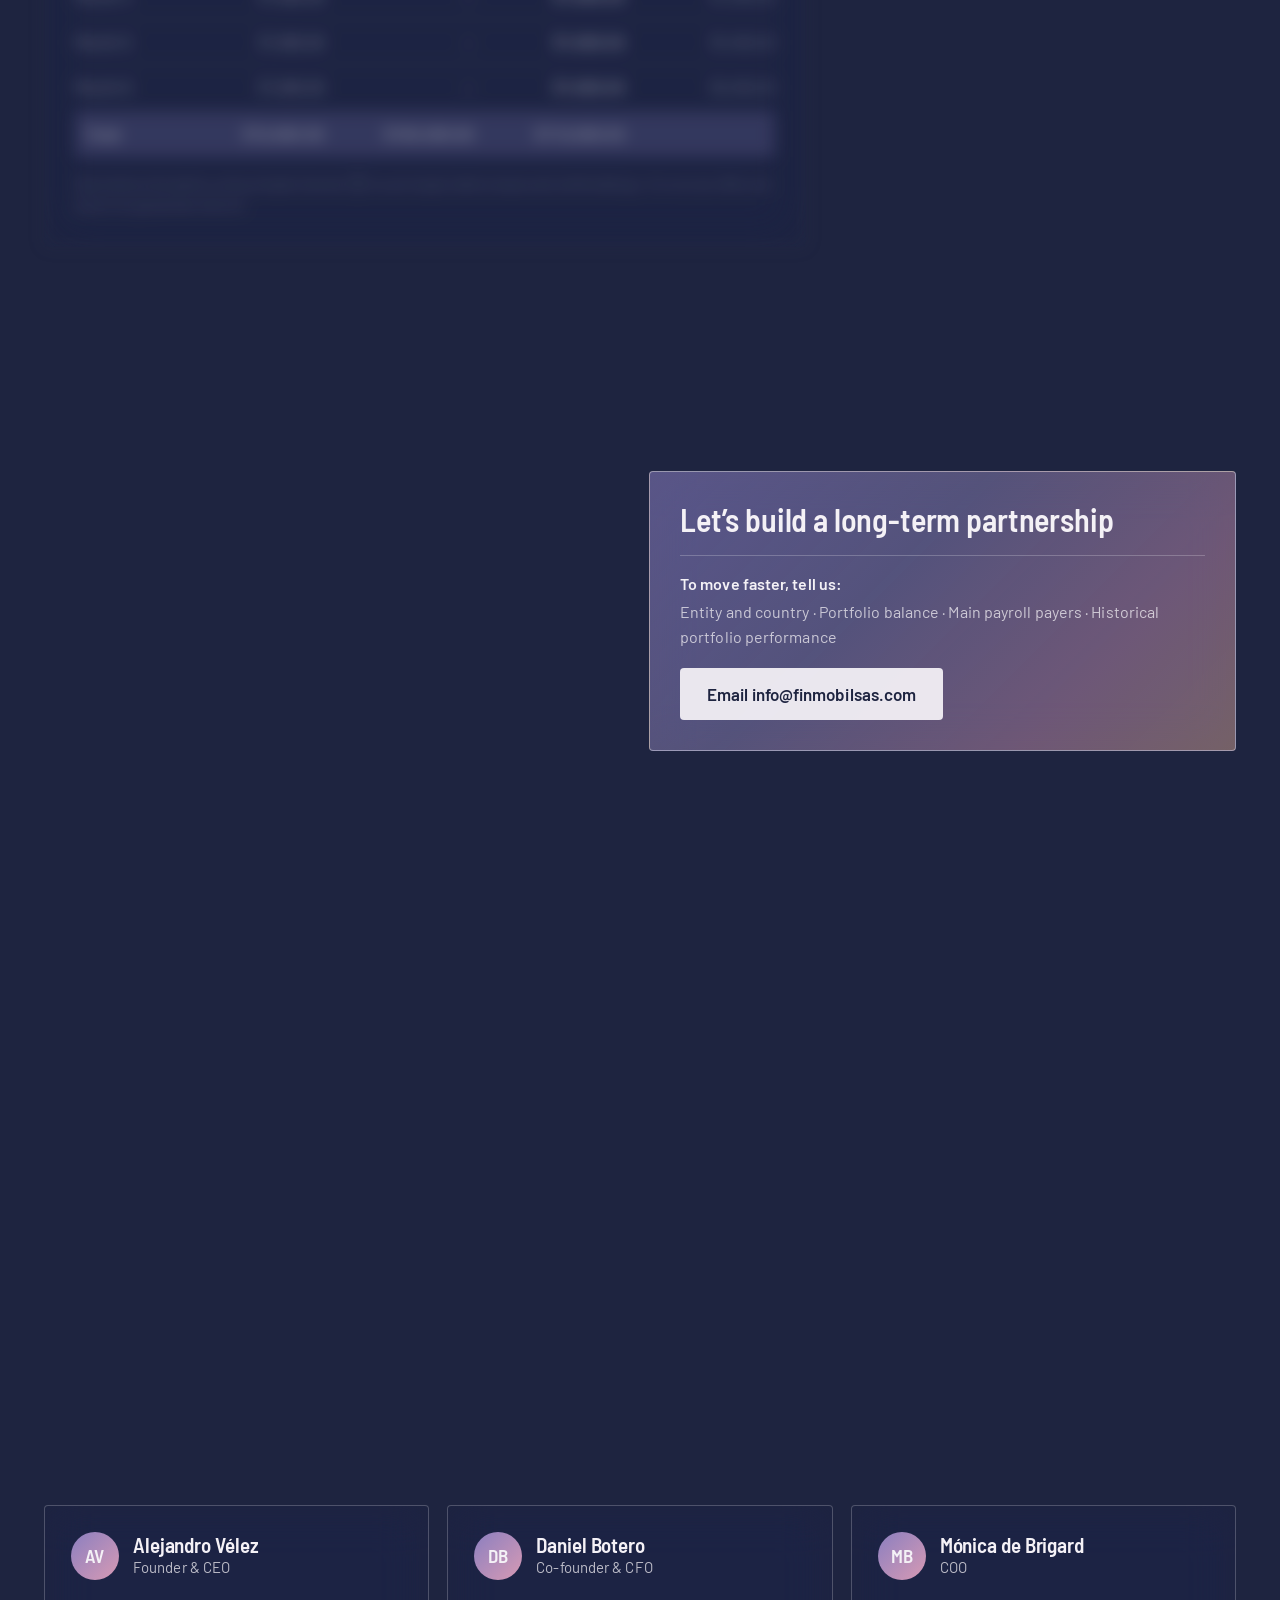
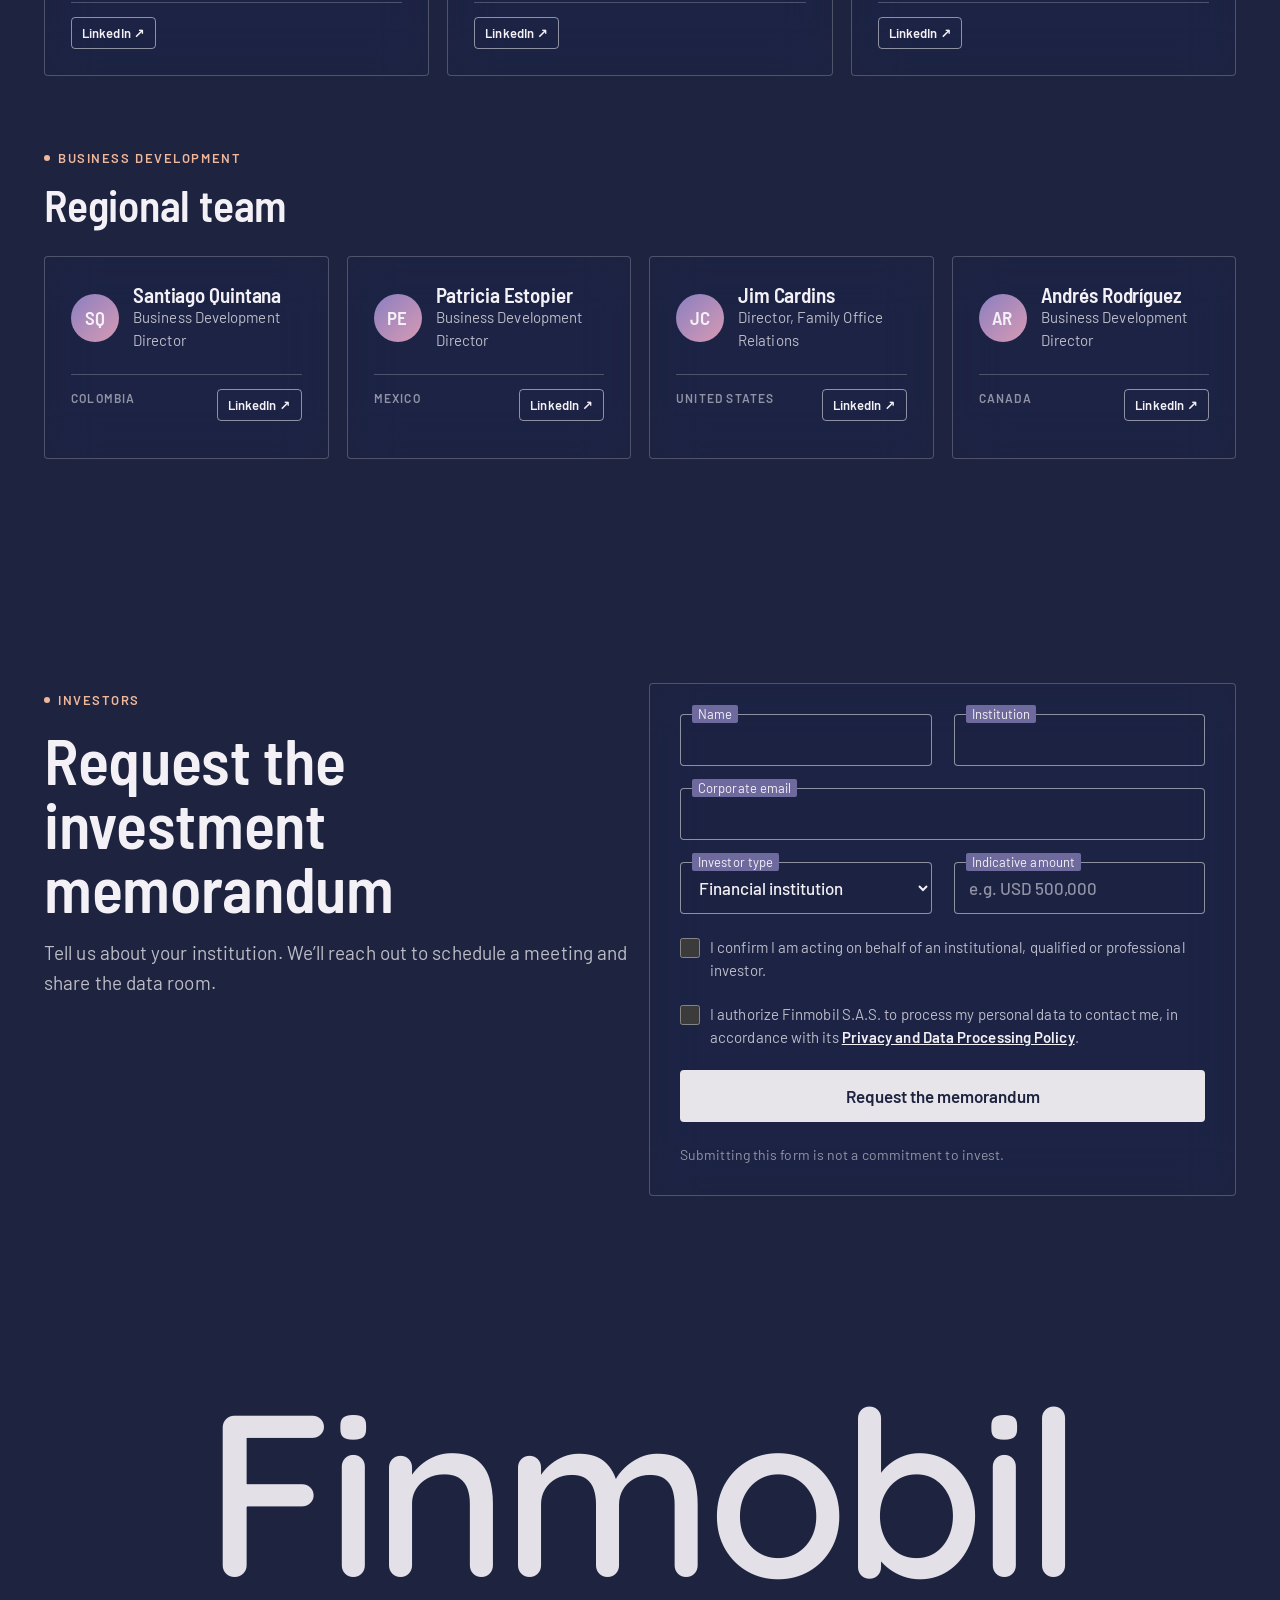
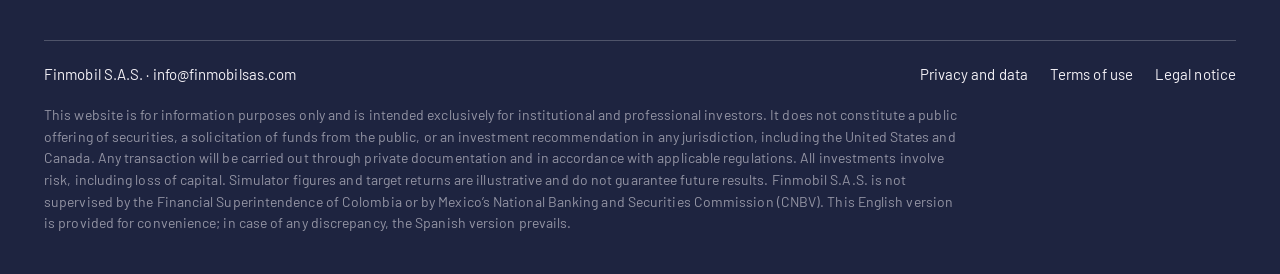
==== commit 7dfca622: "Corrige apellido: Patricia Estopier Co-Authored-By: Claude Opus 5.5 <noreply@anthropic.com> Claude-S" ====
--- a/en/index.html
+++ b/en/index.html
@@ -279,11 +279,11 @@
         </div>
       </div>
       <div class="card partner reveal d1">
-        <div class="partner-mark person"><div class="avatar" aria-hidden="true">PS</div><div><h3>Patricia Scott</h3><p>Business Development Director</p></div></div>
+        <div class="partner-mark person"><div class="avatar" aria-hidden="true">PE</div><div><h3>Patricia Estopier</h3><p>Business Development Director</p></div></div>
         <div class="partner-foot">
           <p class="k">Mexico</p>
           <!-- Pendiente: URL de LinkedIn -->
-          <a class="li-btn" href="#" target="_blank" rel="noopener" aria-label="Patricia Scott on LinkedIn">LinkedIn ↗</a>
+          <a class="li-btn" href="#" target="_blank" rel="noopener" aria-label="Patricia Estopier on LinkedIn">LinkedIn ↗</a>
         </div>
       </div>
       <div class="card partner reveal d2">
--- a/style.css
+++ b/style.css
@@ -457,3 +457,8 @@
 .tip[hidden] { display: none; }
 .tip strong { display: block; color: var(--snow); font-family: var(--display); font-size: 18px; margin-bottom: 4px; }
 @media (max-width: 640px) { .hero-cta .btn { padding: 0 14px; white-space: nowrap; } }
+/* Logos sin deformación: no estirar en el contenedor flex */
+.proof > div { align-items: flex-start; }
+.proof img { flex: none; align-self: flex-start; object-fit: contain; }
+@media (max-width: 640px) { .proof > div { align-items: center; } .proof img { align-self: center; } }
+.proof > div > img { margin: 3px 0; } /* centra los logos con la altura del de Bancolombia (26px) */
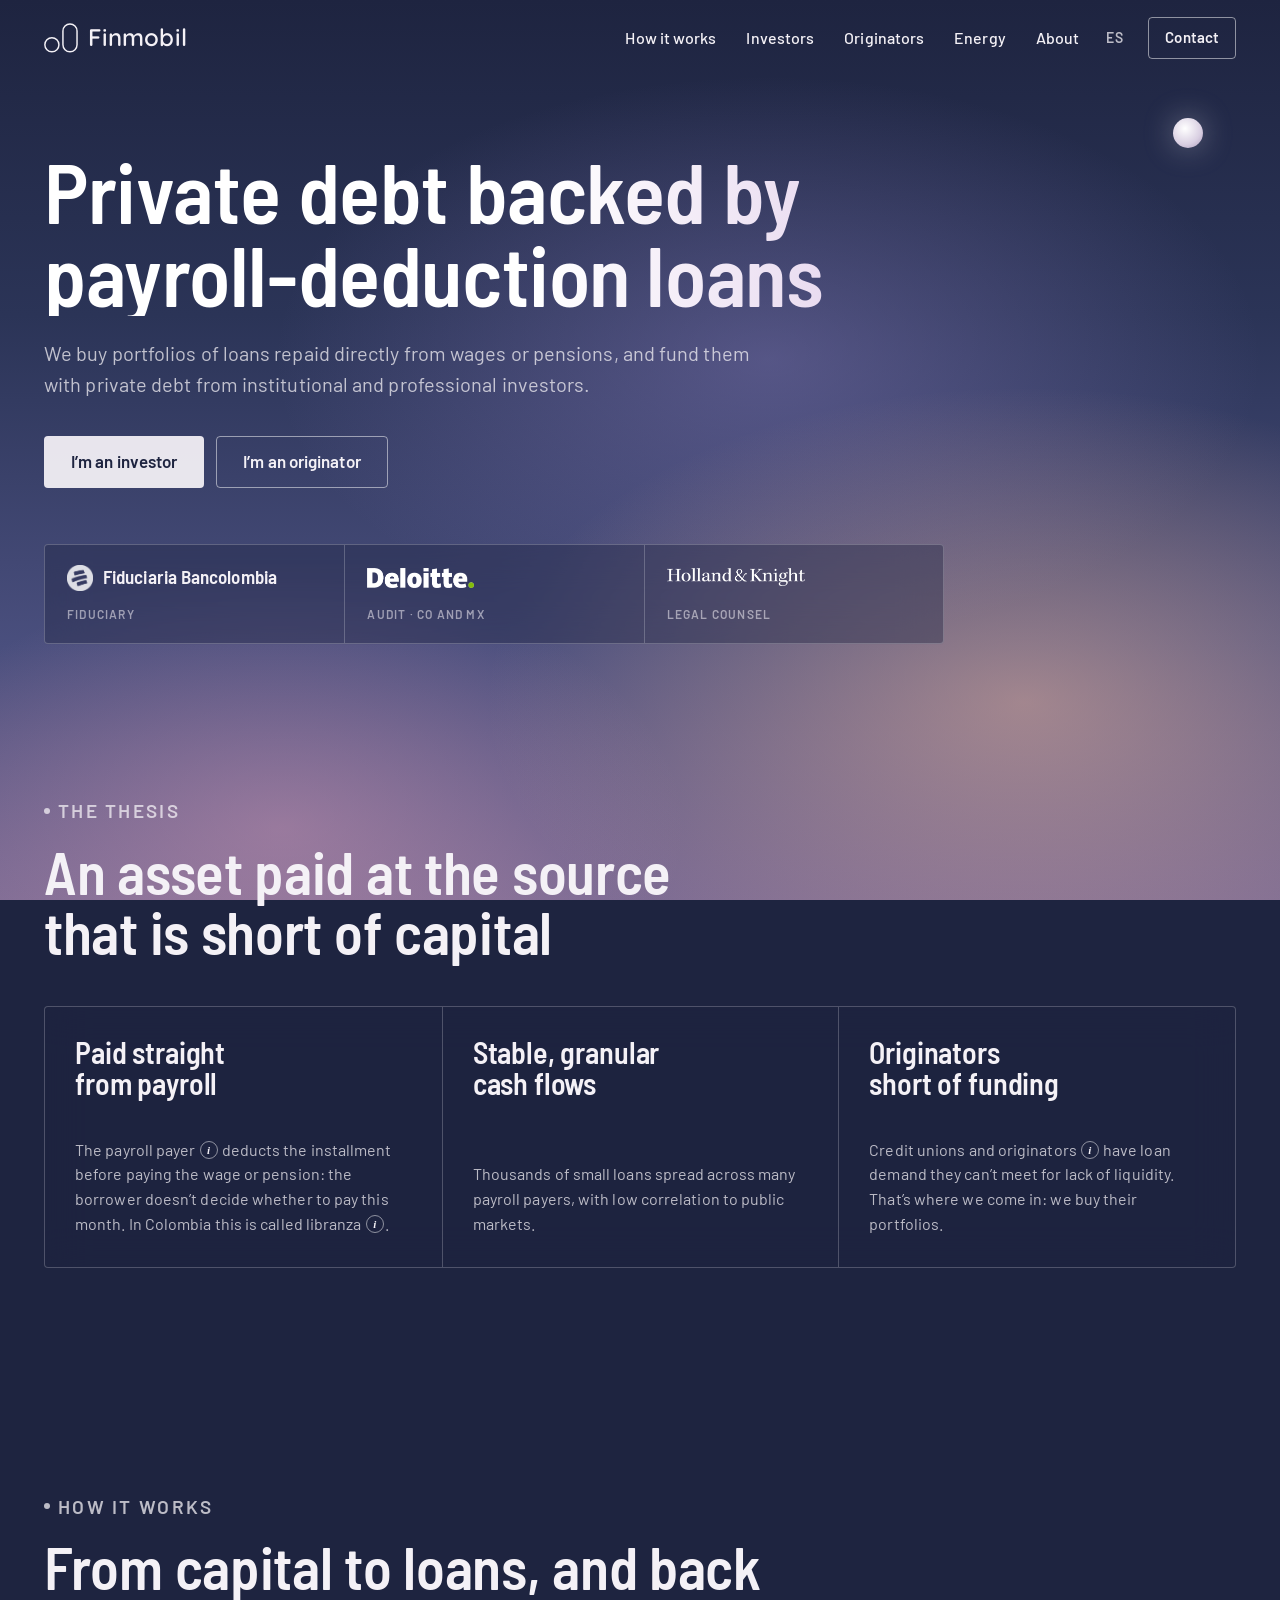
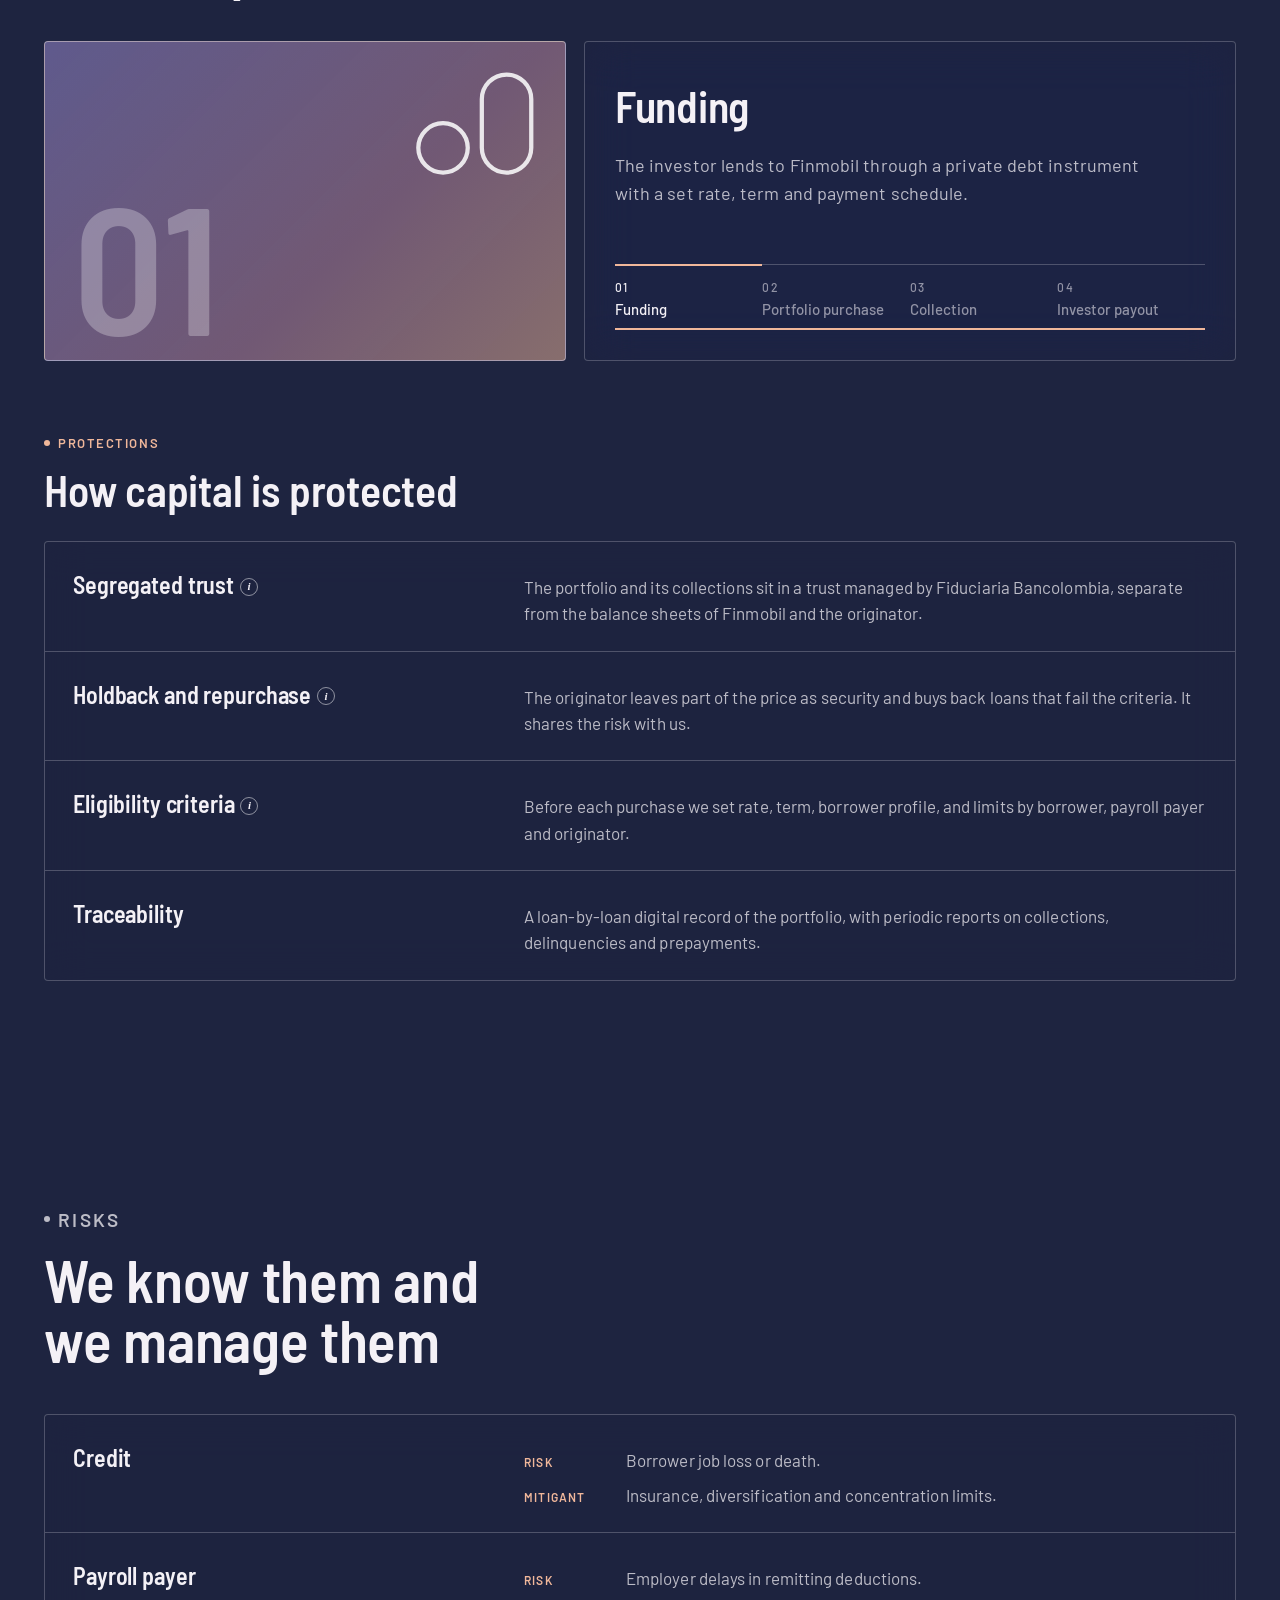
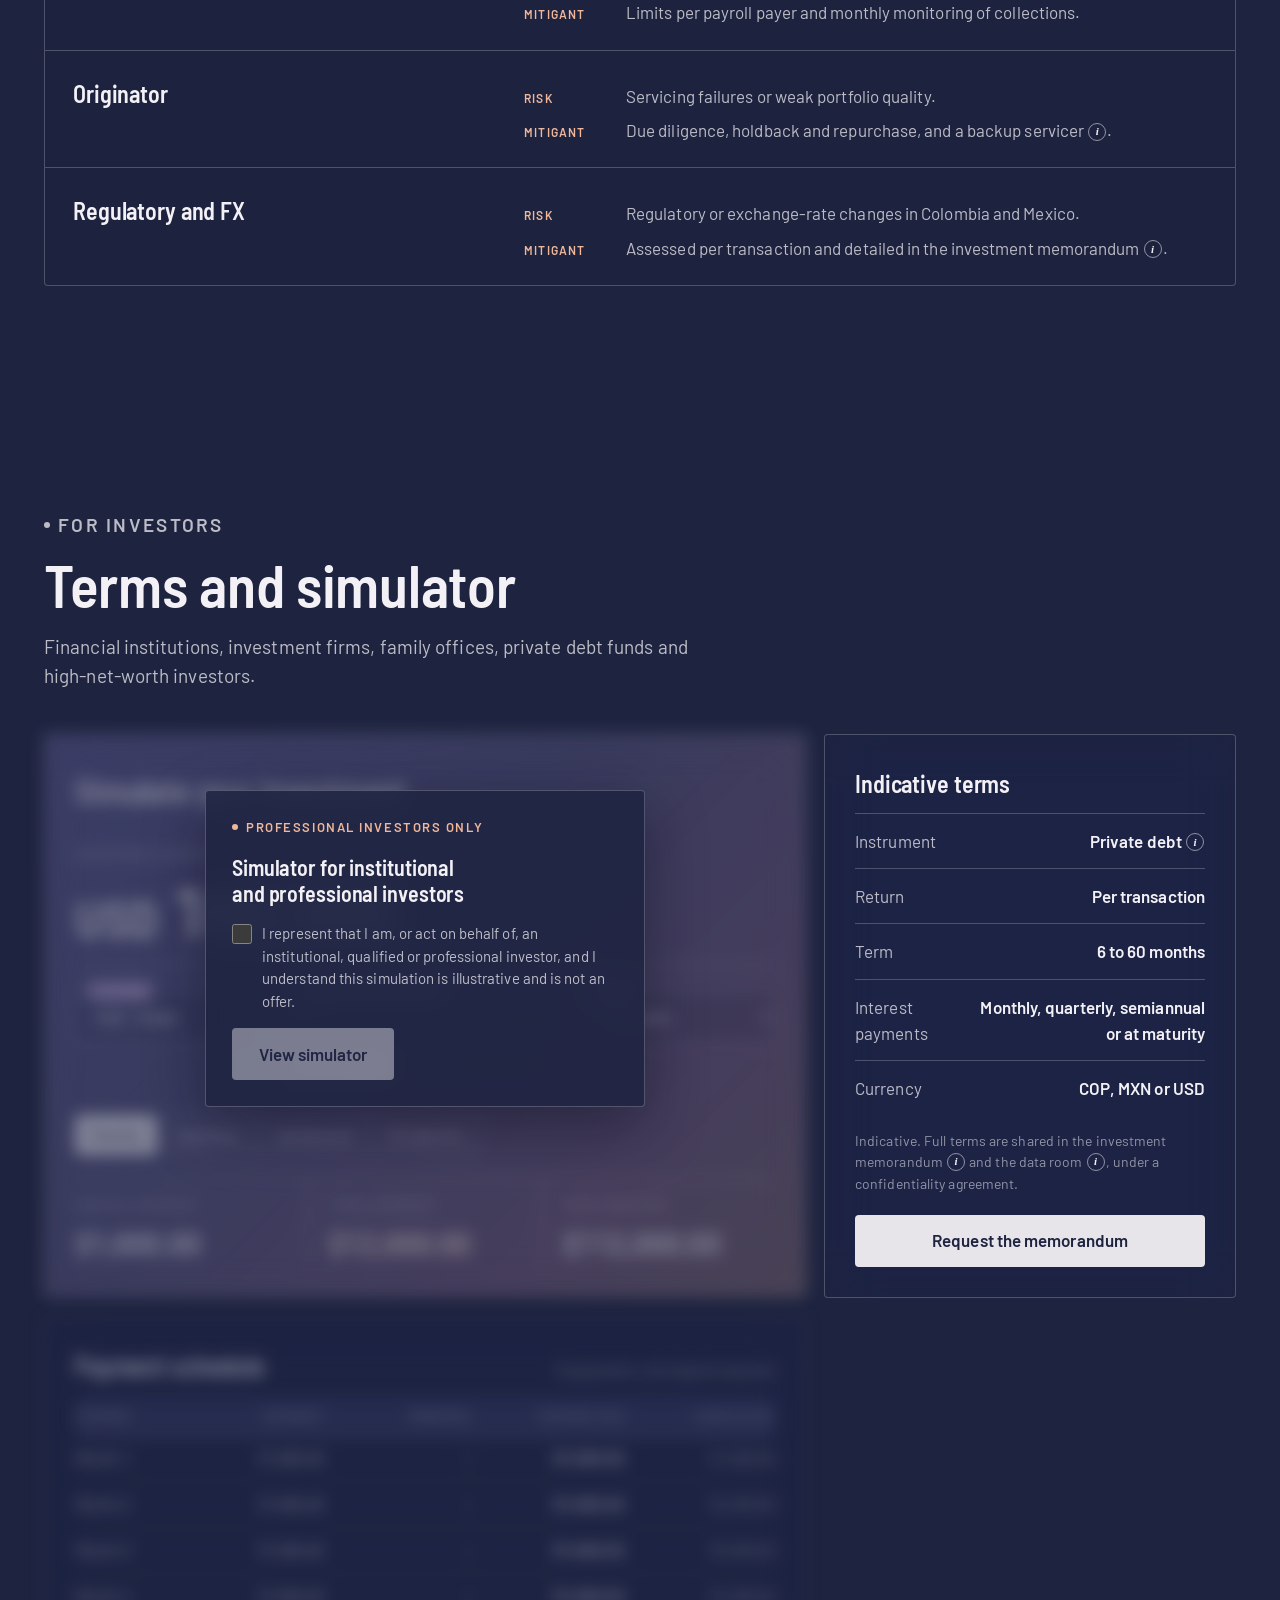
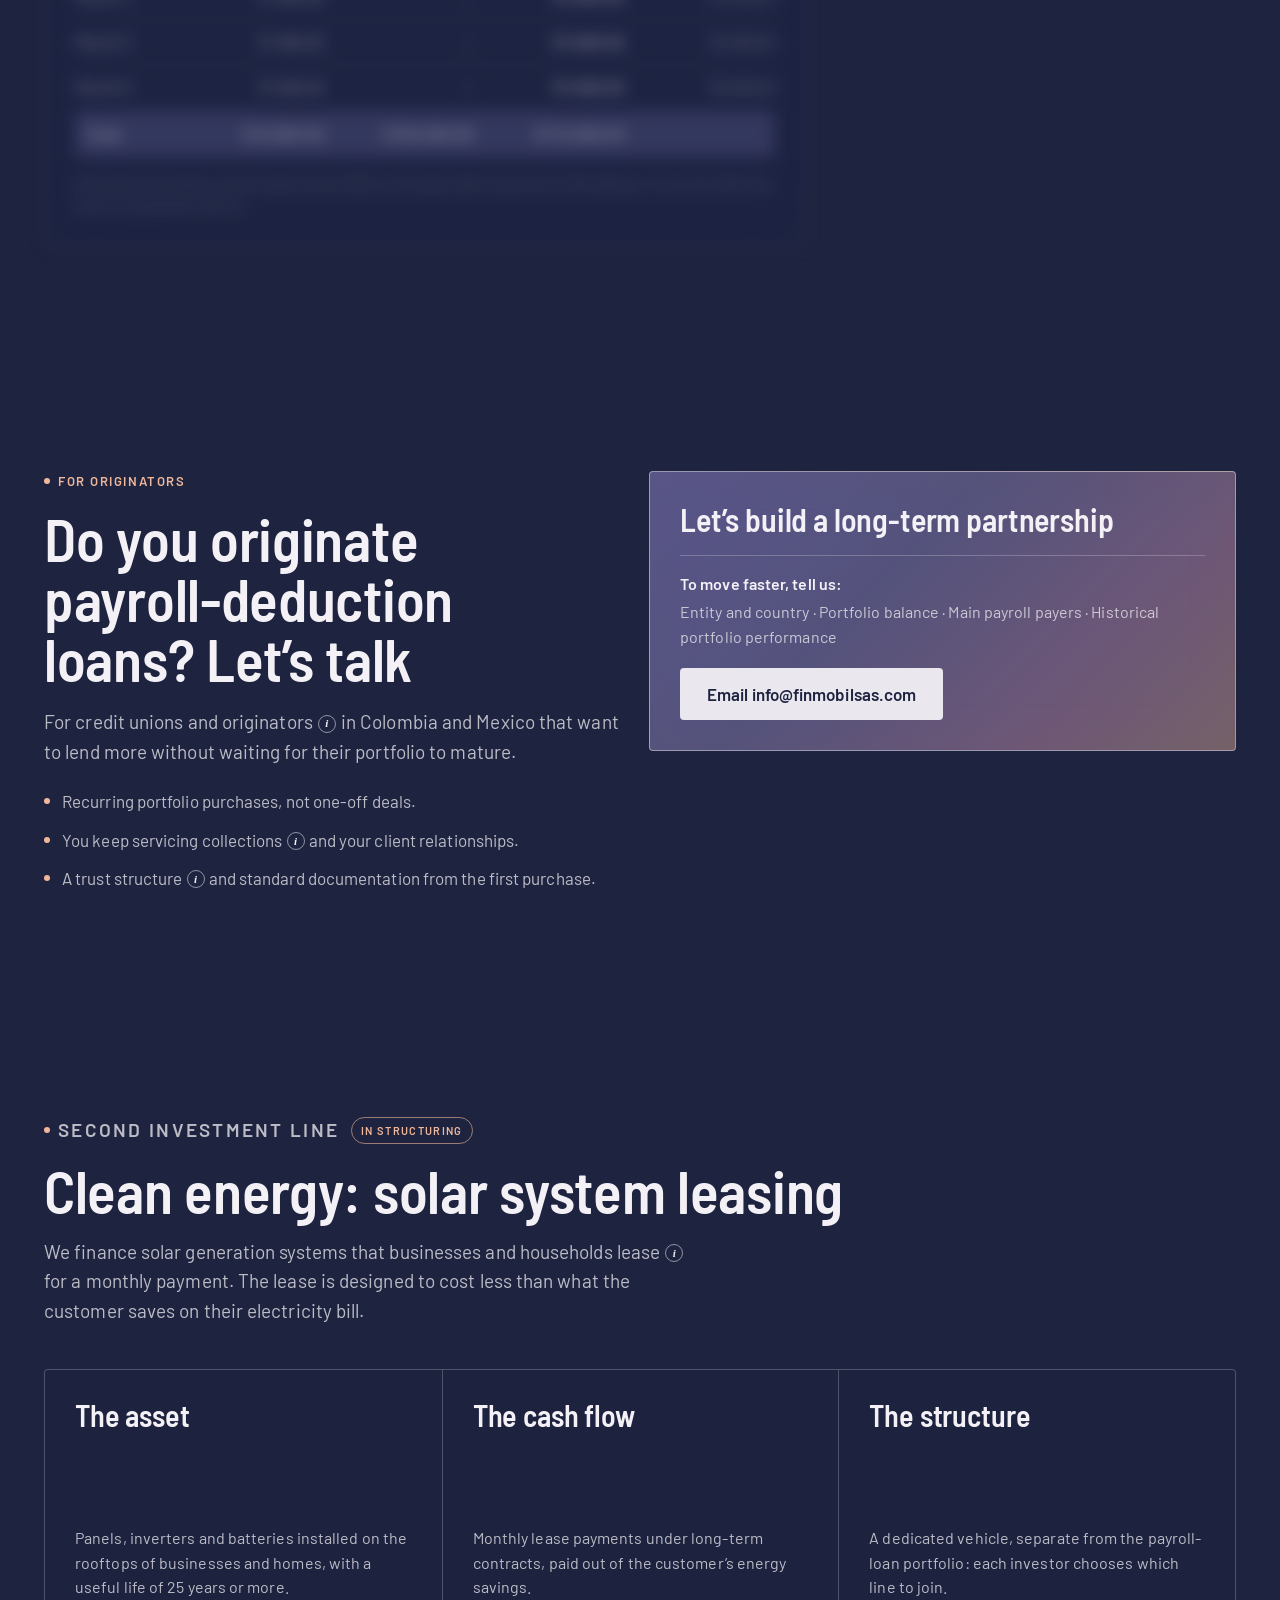
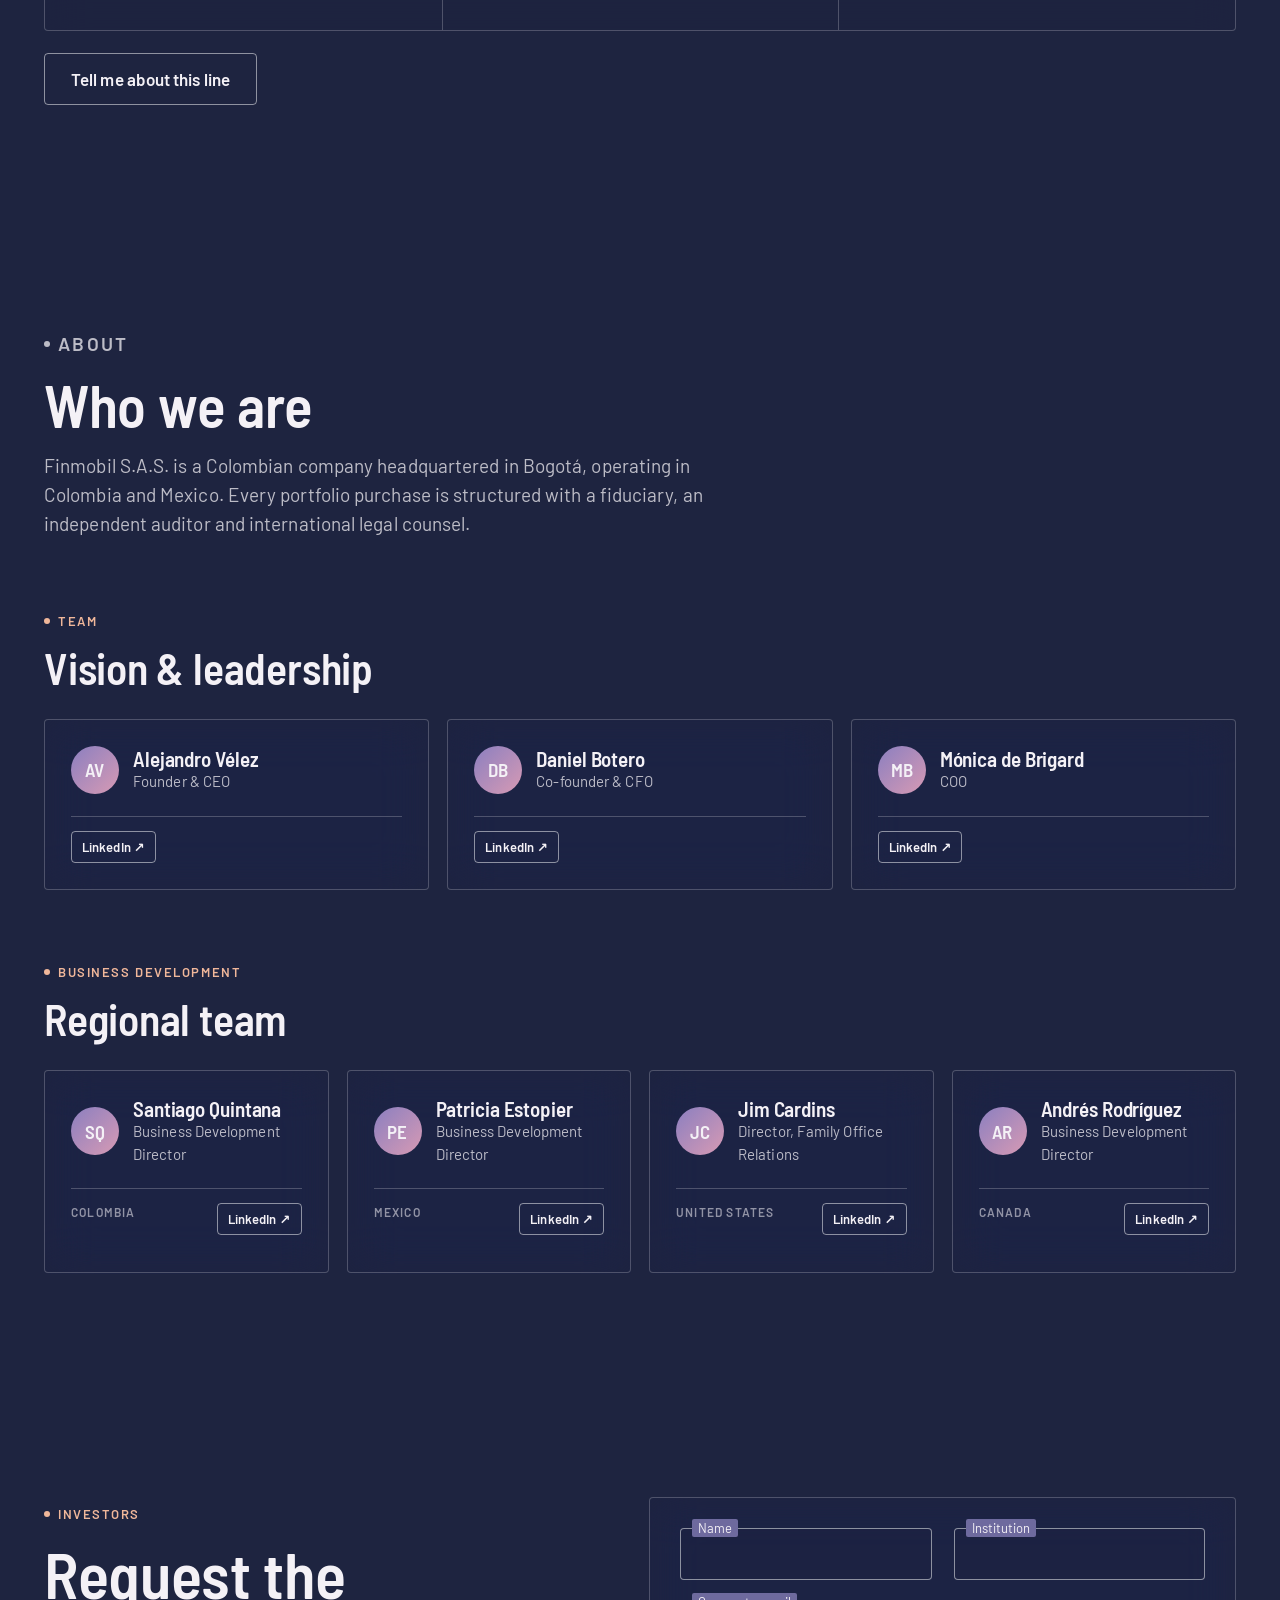
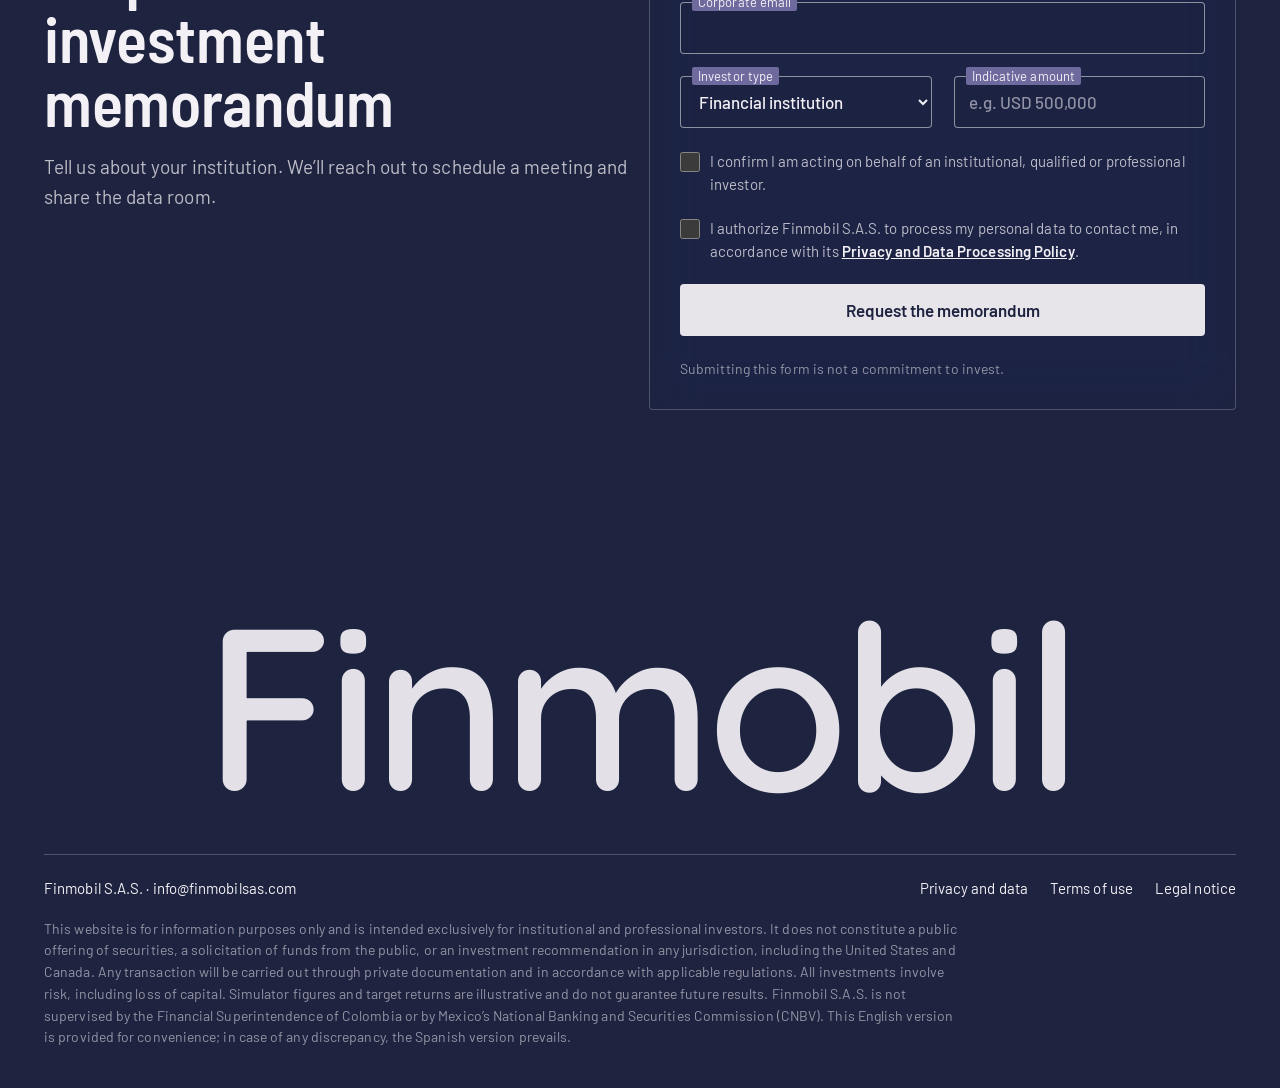
==== commit 5921fda3: "Nueva sección Energía limpia: renta de sistemas solares como segunda línea de inversión (ES y EN) Co" ====
--- a/en/index.html
+++ b/en/index.html
@@ -31,6 +31,7 @@
       <a href="#como-funciona">How it works</a>
       <a href="#inversionistas">Investors</a>
       <a href="#originadores">Originators</a>
+      <a href="#energia">Energy</a>
       <a href="#nosotros">About</a>
       <a href="../" class="lang" hreflang="es" lang="es" aria-label="Versión en español">ES</a>
       <a href="#contacto" class="btn btn-line">Contact</a>
@@ -44,6 +45,7 @@
     <a href="#inversionistas">Investors</a>
     <a href="#simulador">Simulator</a>
     <a href="#originadores">Originators</a>
+    <a href="#energia">Clean energy</a>
     <a href="#nosotros">About</a>
   </div>
 </header>
@@ -230,6 +232,23 @@
   </div>
 </section>
 
+<!-- 6b · ENERGÍA LIMPIA -->
+<section class="section" id="energia">
+  <div class="wrap">
+    <div class="section-head reveal">
+      <p class="tag">Second investment line <span class="badge">In structuring</span></p>
+      <h2>Clean energy: solar system leasing</h2>
+      <p>We finance solar generation systems that businesses and households lease <button type="button" class="info" aria-label="What is solar leasing?" data-tip-title="Solar leasing" data-tip="The customer uses the solar system without buying it and pays a monthly lease under contract. The equipment remains the property of the vehicle that financed it.">i</button> for a monthly payment. The lease is designed to cost less than what the customer saves on their electricity bill.</p>
+    </div>
+    <div class="grid-3 reveal">
+      <article><h3>The asset</h3><p>Panels, inverters and batteries installed on the rooftops of businesses and homes, with a useful life of 25 years or more.</p></article>
+      <article><h3>The cash flow</h3><p>Monthly lease payments under long-term contracts, paid out of the customer’s energy savings.</p></article>
+      <article><h3>The structure</h3><p>A dedicated vehicle, separate from the payroll-loan portfolio: each investor chooses which line to join.</p></article>
+    </div>
+    <a href="#contacto" class="btn btn-line reveal" style="margin-top:22px">Tell me about this line</a>
+  </div>
+</section>
+
 <!-- 7 · NOSOTROS -->
 <section class="section" id="nosotros">
   <div class="wrap">
--- a/style.css
+++ b/style.css
@@ -462,3 +462,8 @@
 .proof img { flex: none; align-self: flex-start; object-fit: contain; }
 @media (max-width: 640px) { .proof > div { align-items: center; } .proof img { align-self: center; } }
 .proof > div > img { margin: 3px 0; } /* centra los logos con la altura del de Bancolombia (26px) */
+
+/* Energía limpia */
+.badge { display: inline-block; margin-left: 10px; padding: 4px 9px; border: 1px solid rgba(240,183,154,.6); border-radius: 999px; color: var(--peach); font-size: 11px; letter-spacing: .12em; vertical-align: 1px; }
+#energia .tag::before { background: var(--peach); }
+#energia .tag { flex-wrap: wrap; row-gap: 10px; } .badge { white-space: nowrap; margin-left: 4px; }
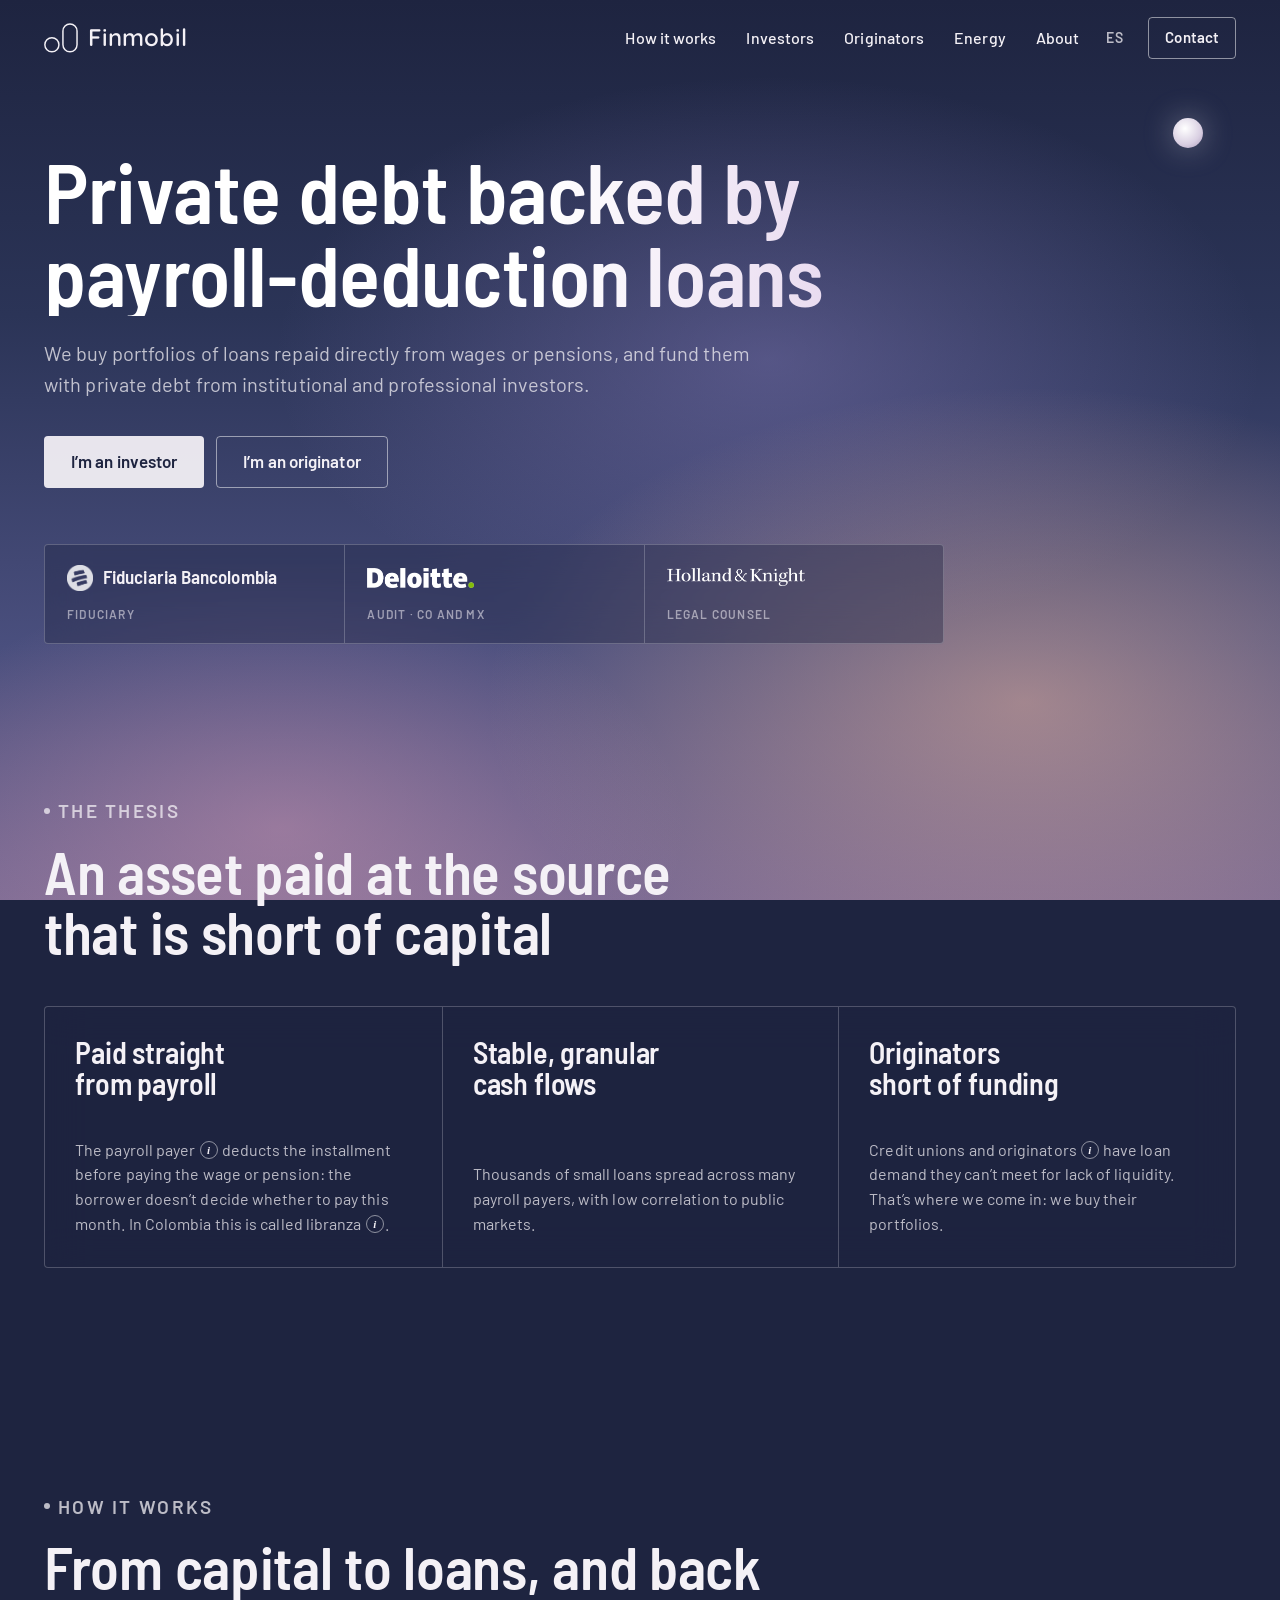
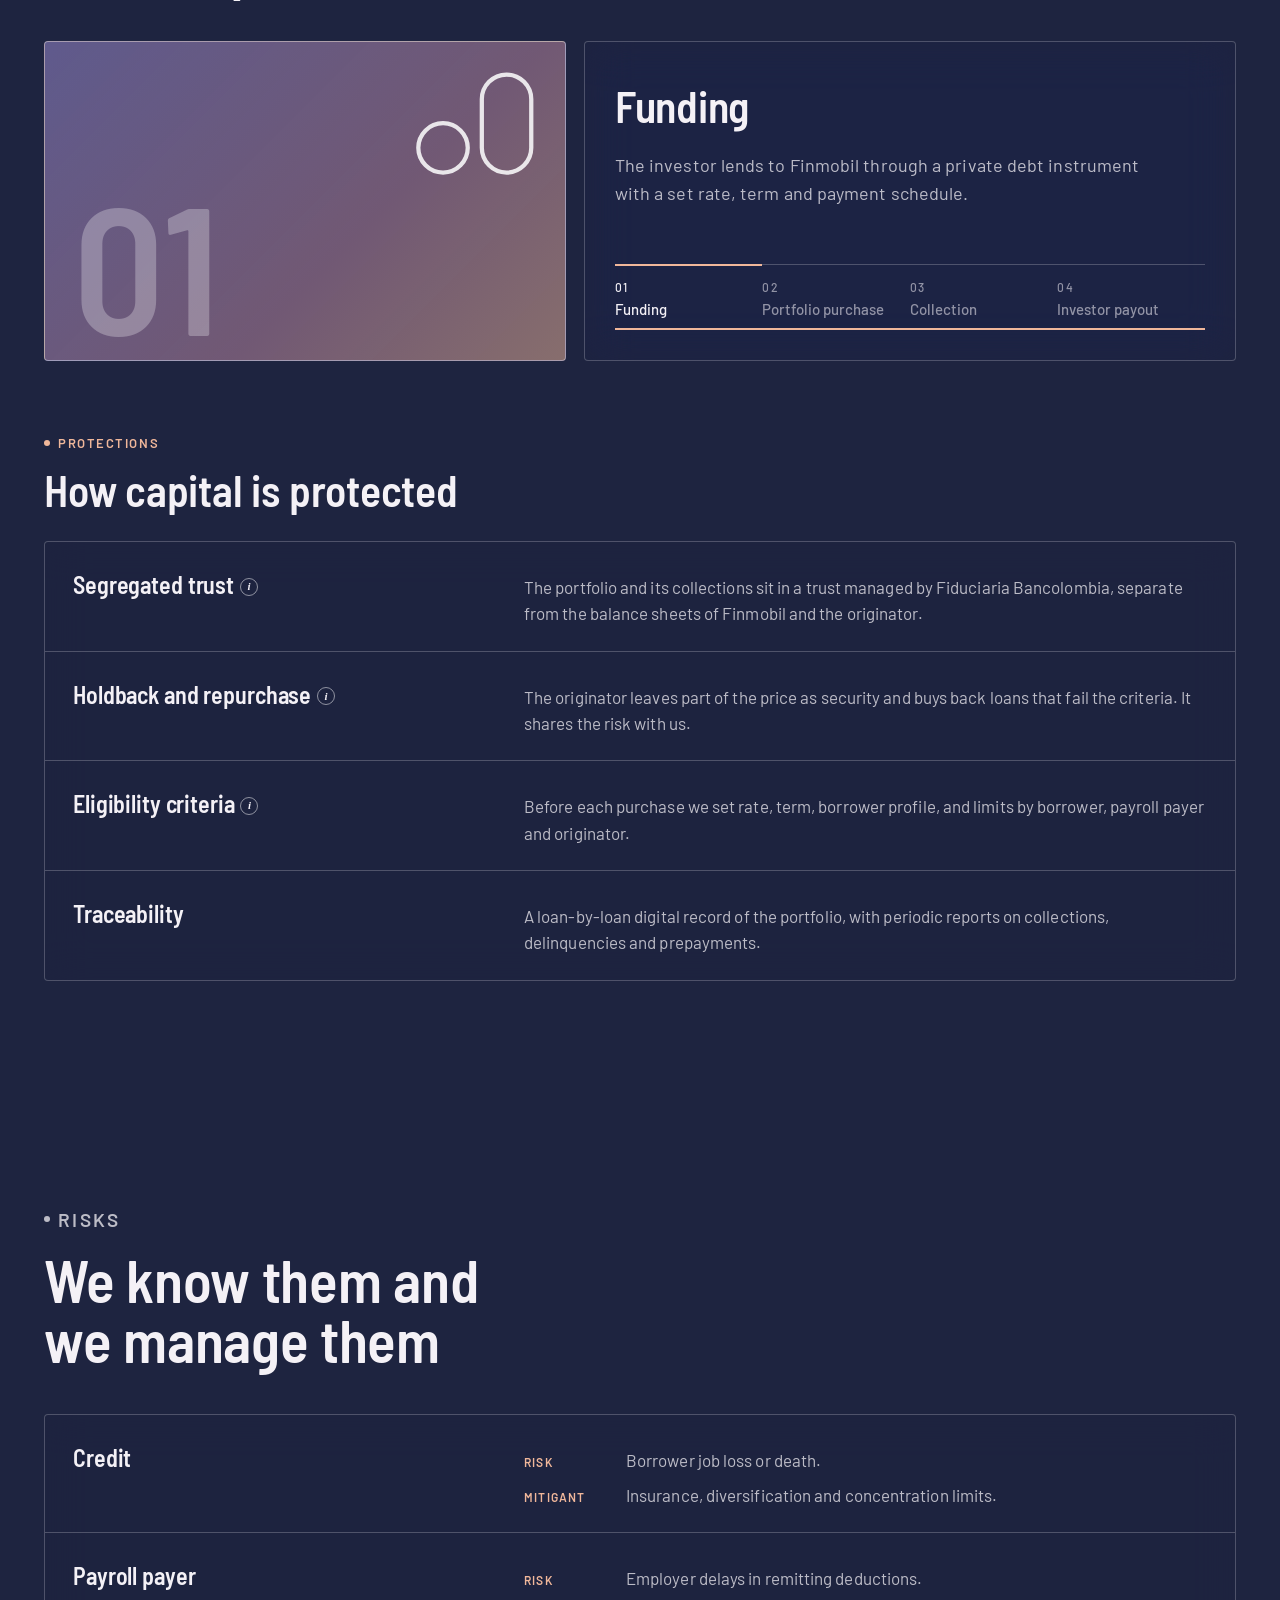
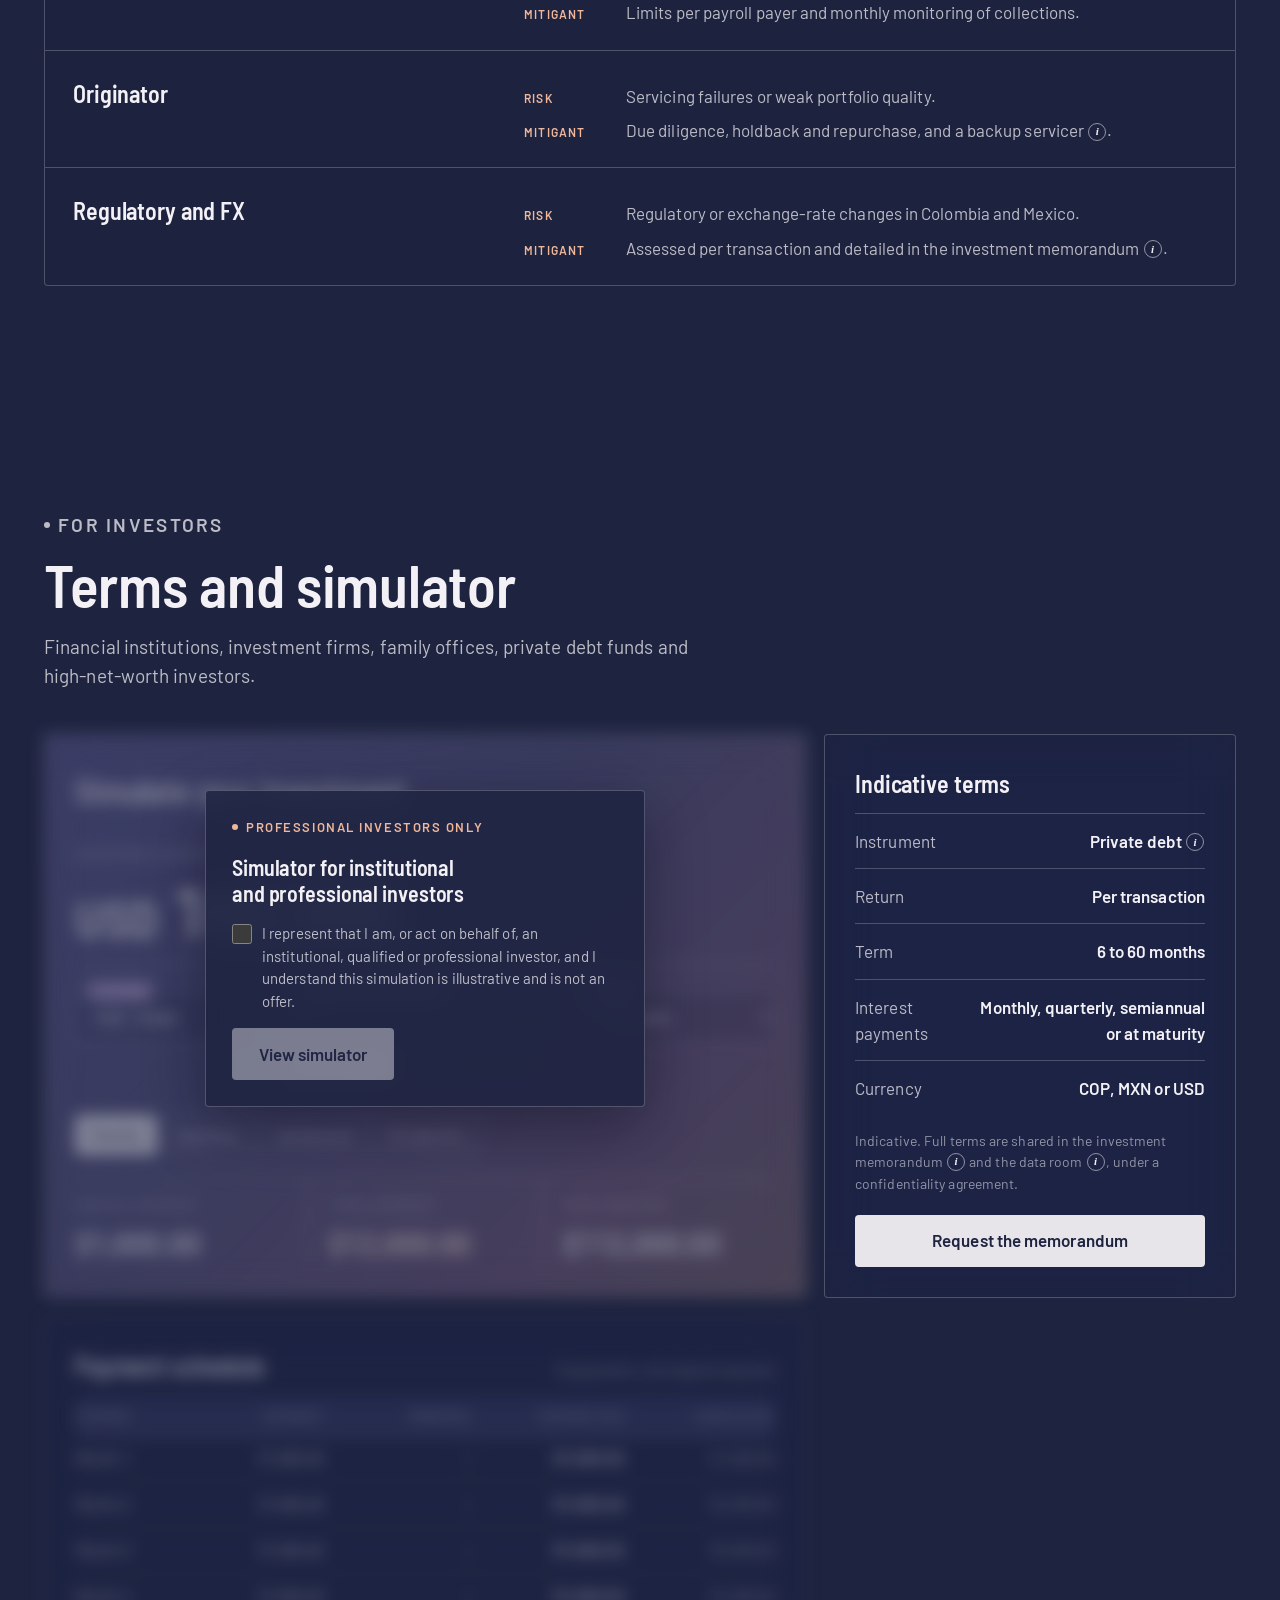
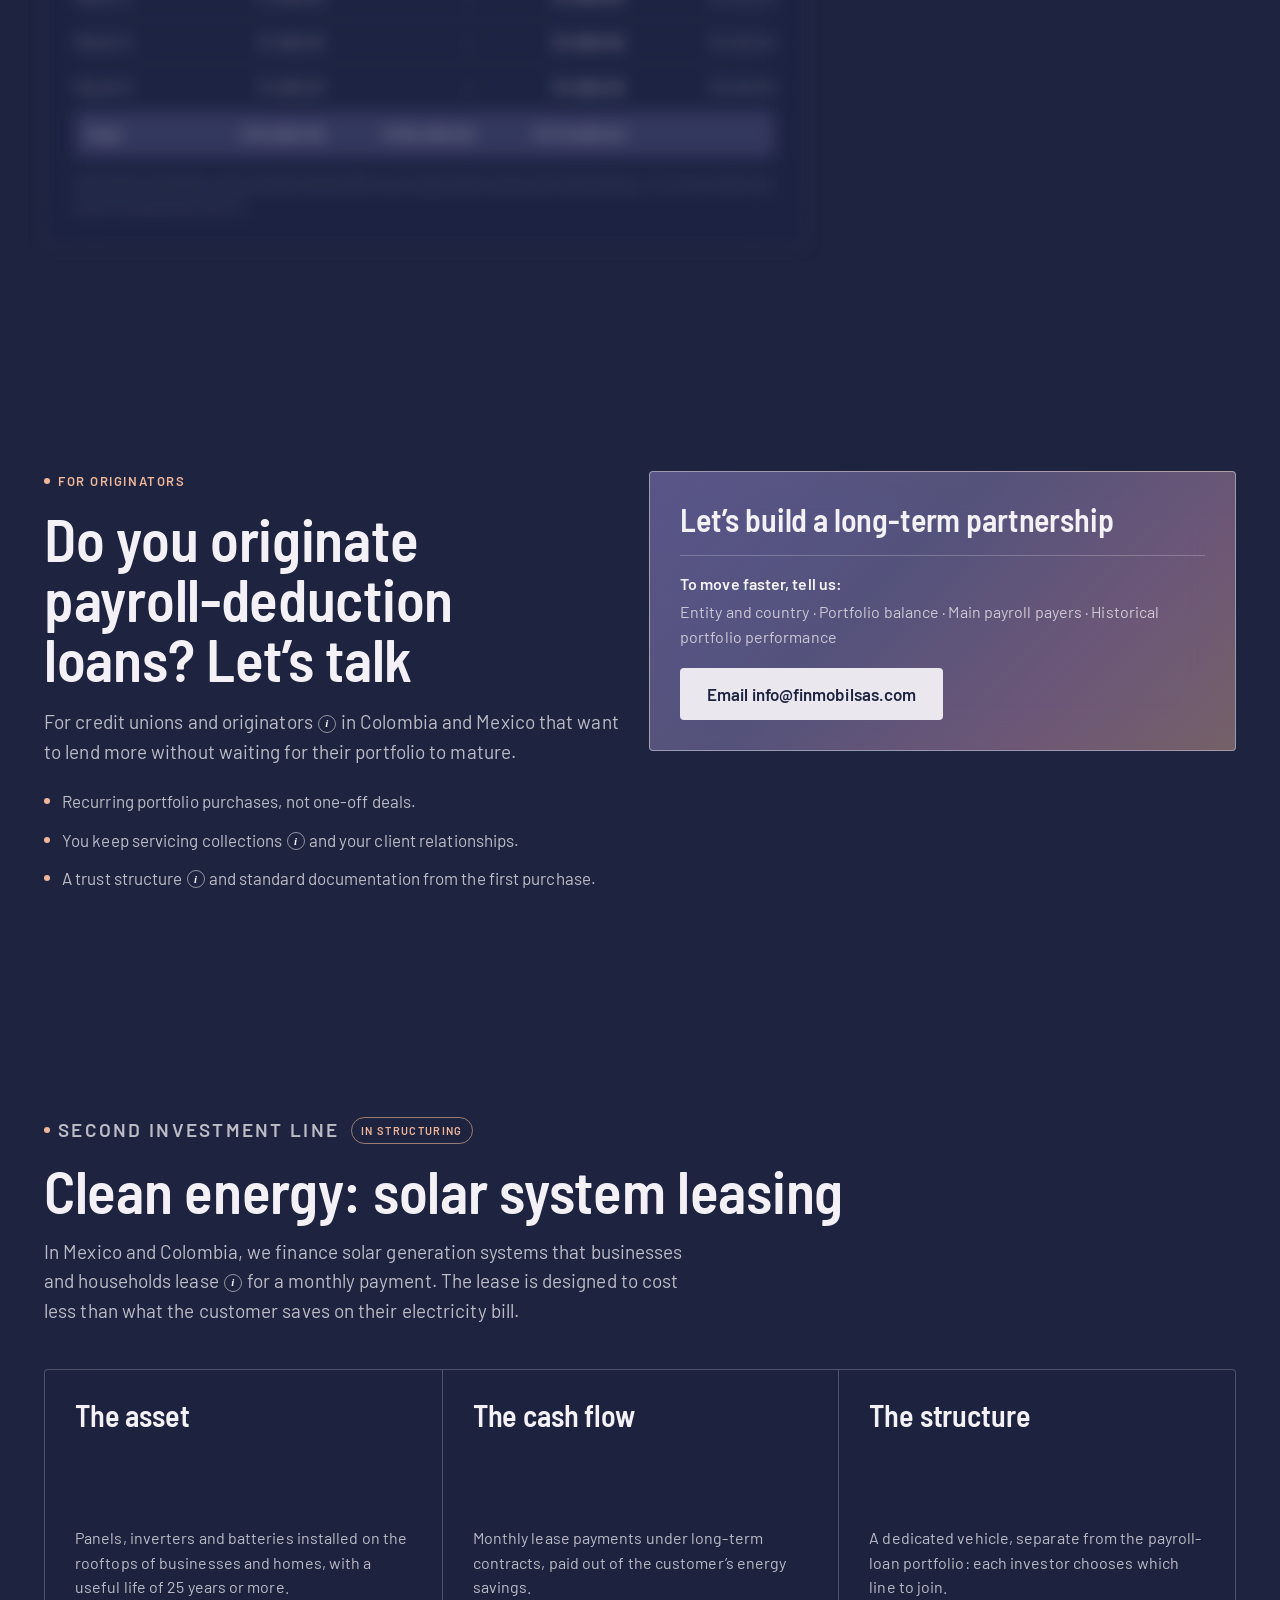
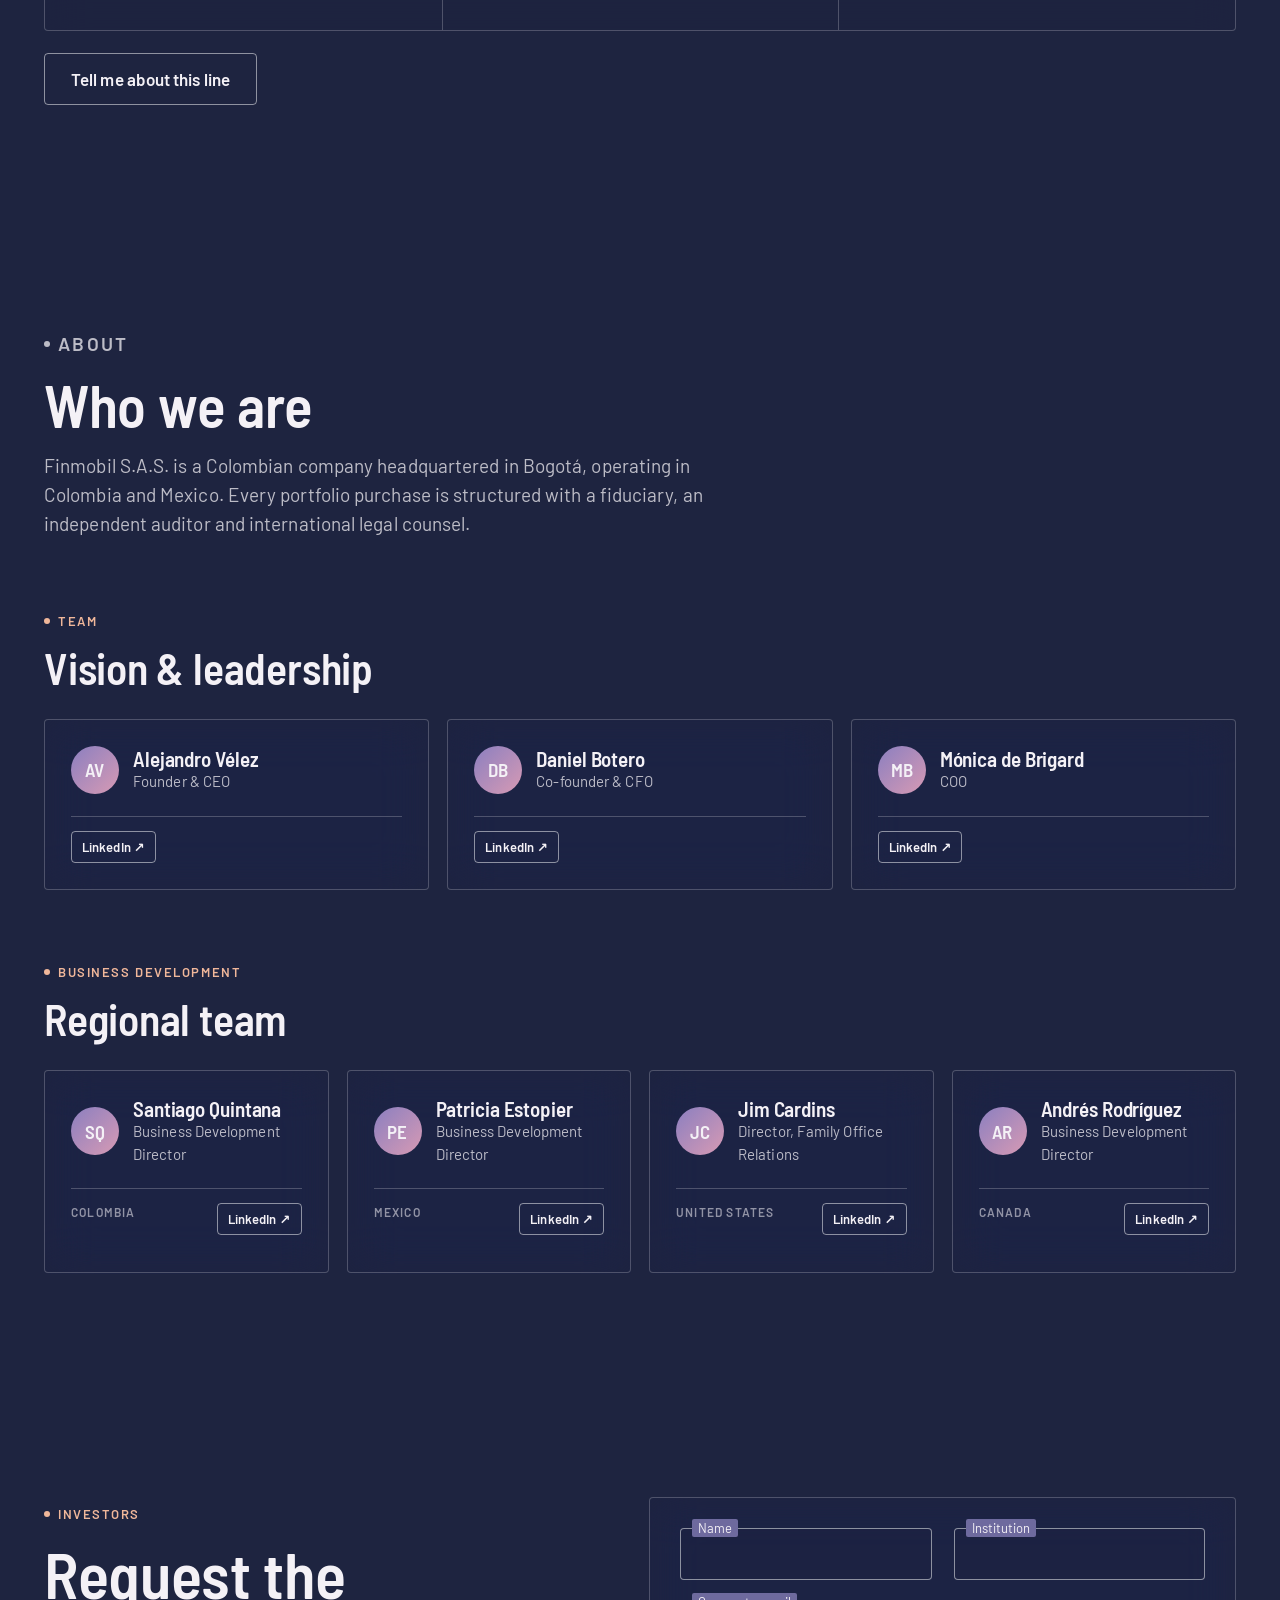
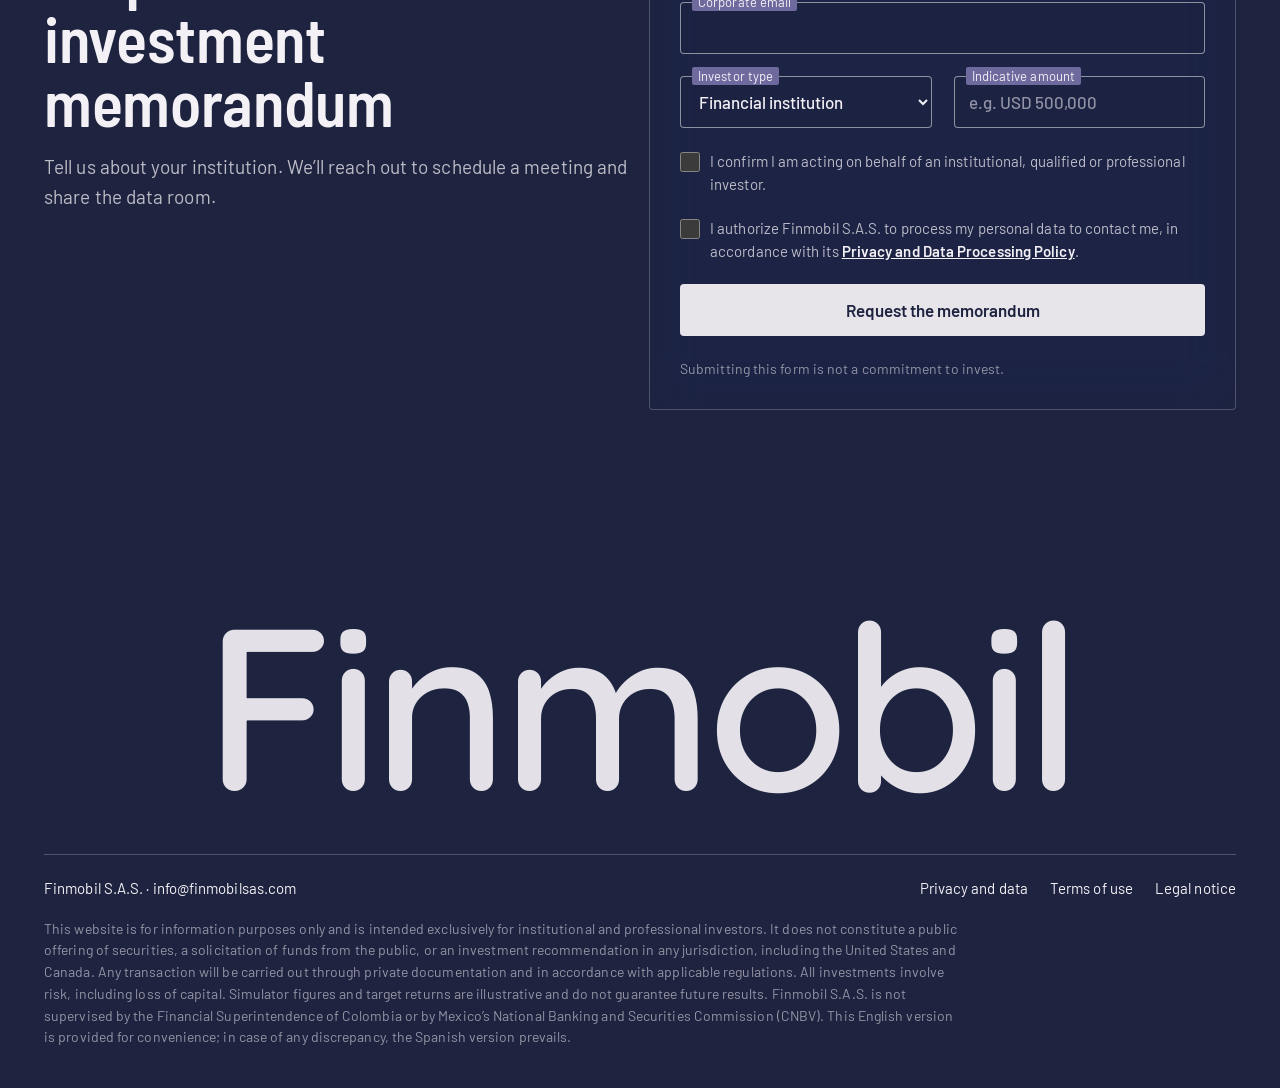
==== commit 9454471d: "Energía limpia: México y Colombia Co-Authored-By: Claude Opus 5.5 <noreply@anthropic.com> Claude-Ses" ====
--- a/en/index.html
+++ b/en/index.html
@@ -238,7 +238,7 @@
     <div class="section-head reveal">
       <p class="tag">Second investment line <span class="badge">In structuring</span></p>
       <h2>Clean energy: solar system leasing</h2>
-      <p>We finance solar generation systems that businesses and households lease <button type="button" class="info" aria-label="What is solar leasing?" data-tip-title="Solar leasing" data-tip="The customer uses the solar system without buying it and pays a monthly lease under contract. The equipment remains the property of the vehicle that financed it.">i</button> for a monthly payment. The lease is designed to cost less than what the customer saves on their electricity bill.</p>
+      <p>In Mexico and Colombia, we finance solar generation systems that businesses and households lease <button type="button" class="info" aria-label="What is solar leasing?" data-tip-title="Solar leasing" data-tip="The customer uses the solar system without buying it and pays a monthly lease under contract. The equipment remains the property of the vehicle that financed it.">i</button> for a monthly payment. The lease is designed to cost less than what the customer saves on their electricity bill.</p>
     </div>
     <div class="grid-3 reveal">
       <article><h3>The asset</h3><p>Panels, inverters and batteries installed on the rooftops of businesses and homes, with a useful life of 25 years or more.</p></article>
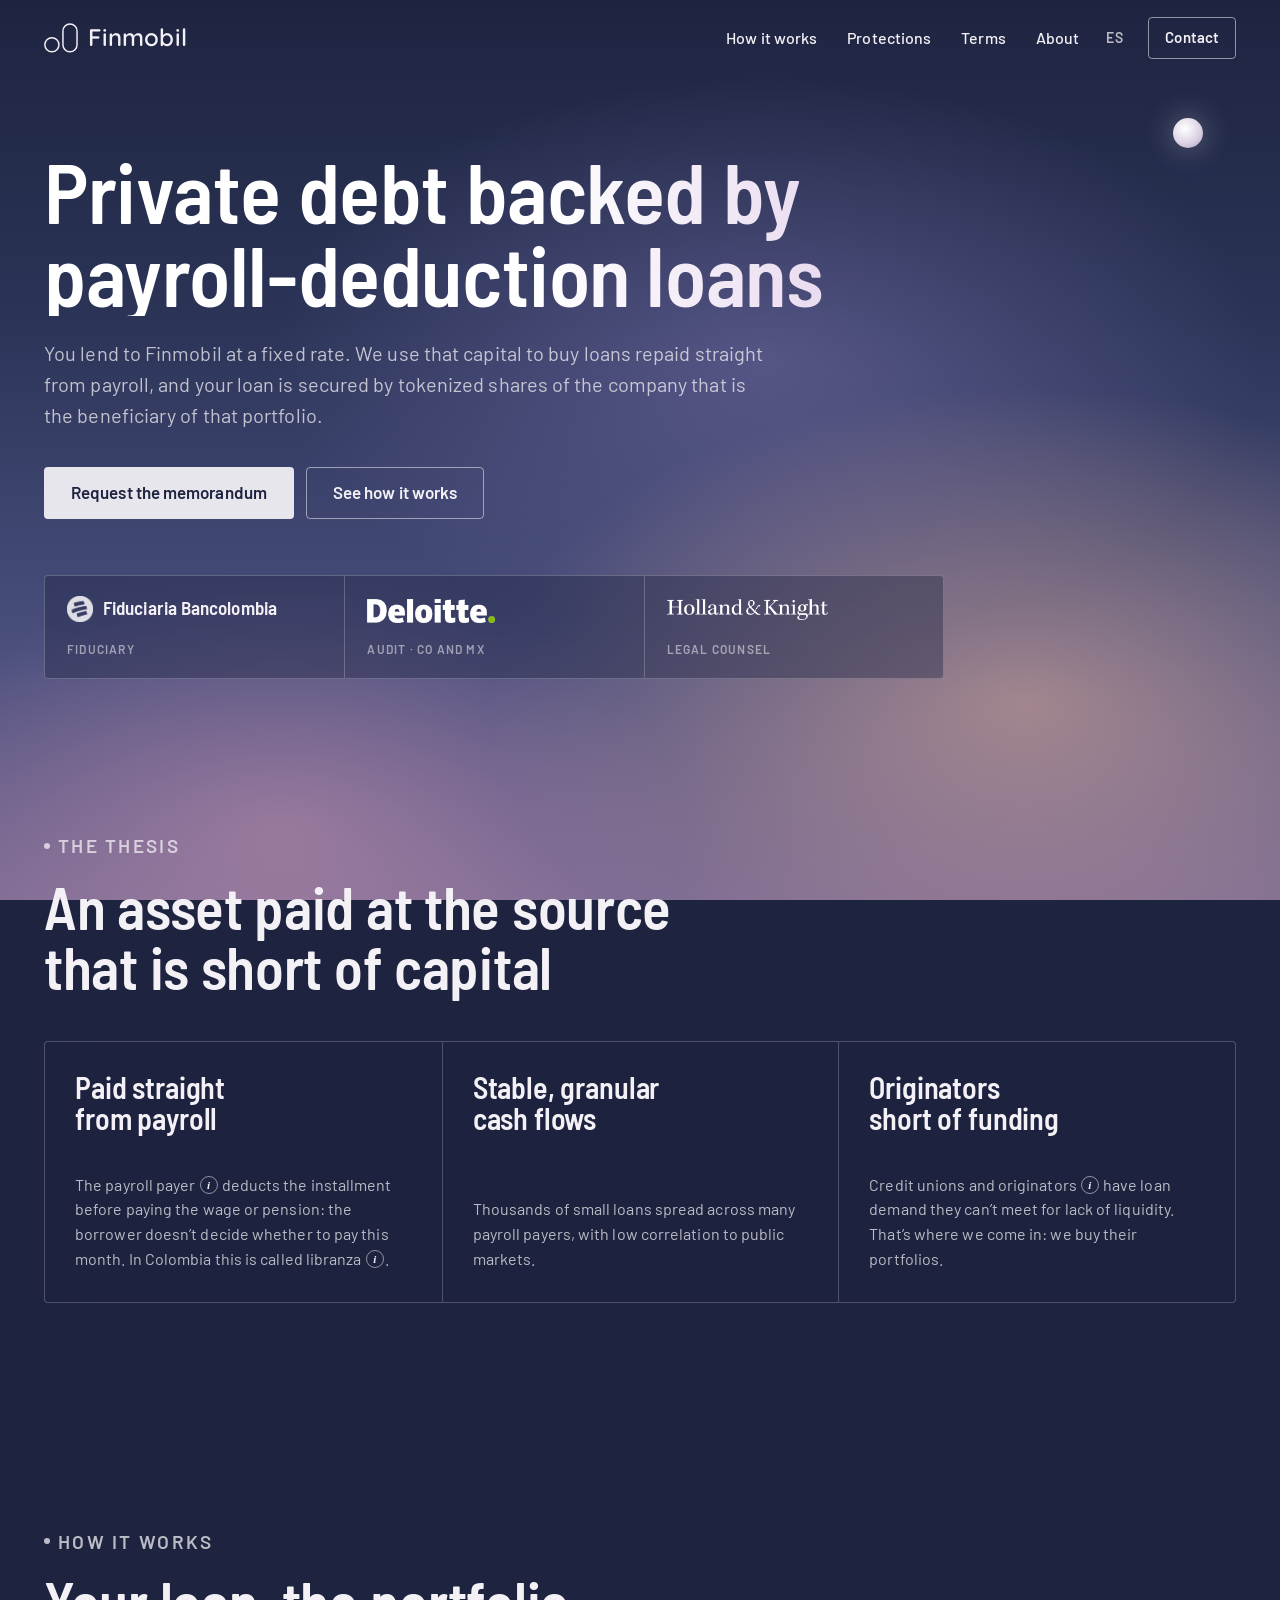
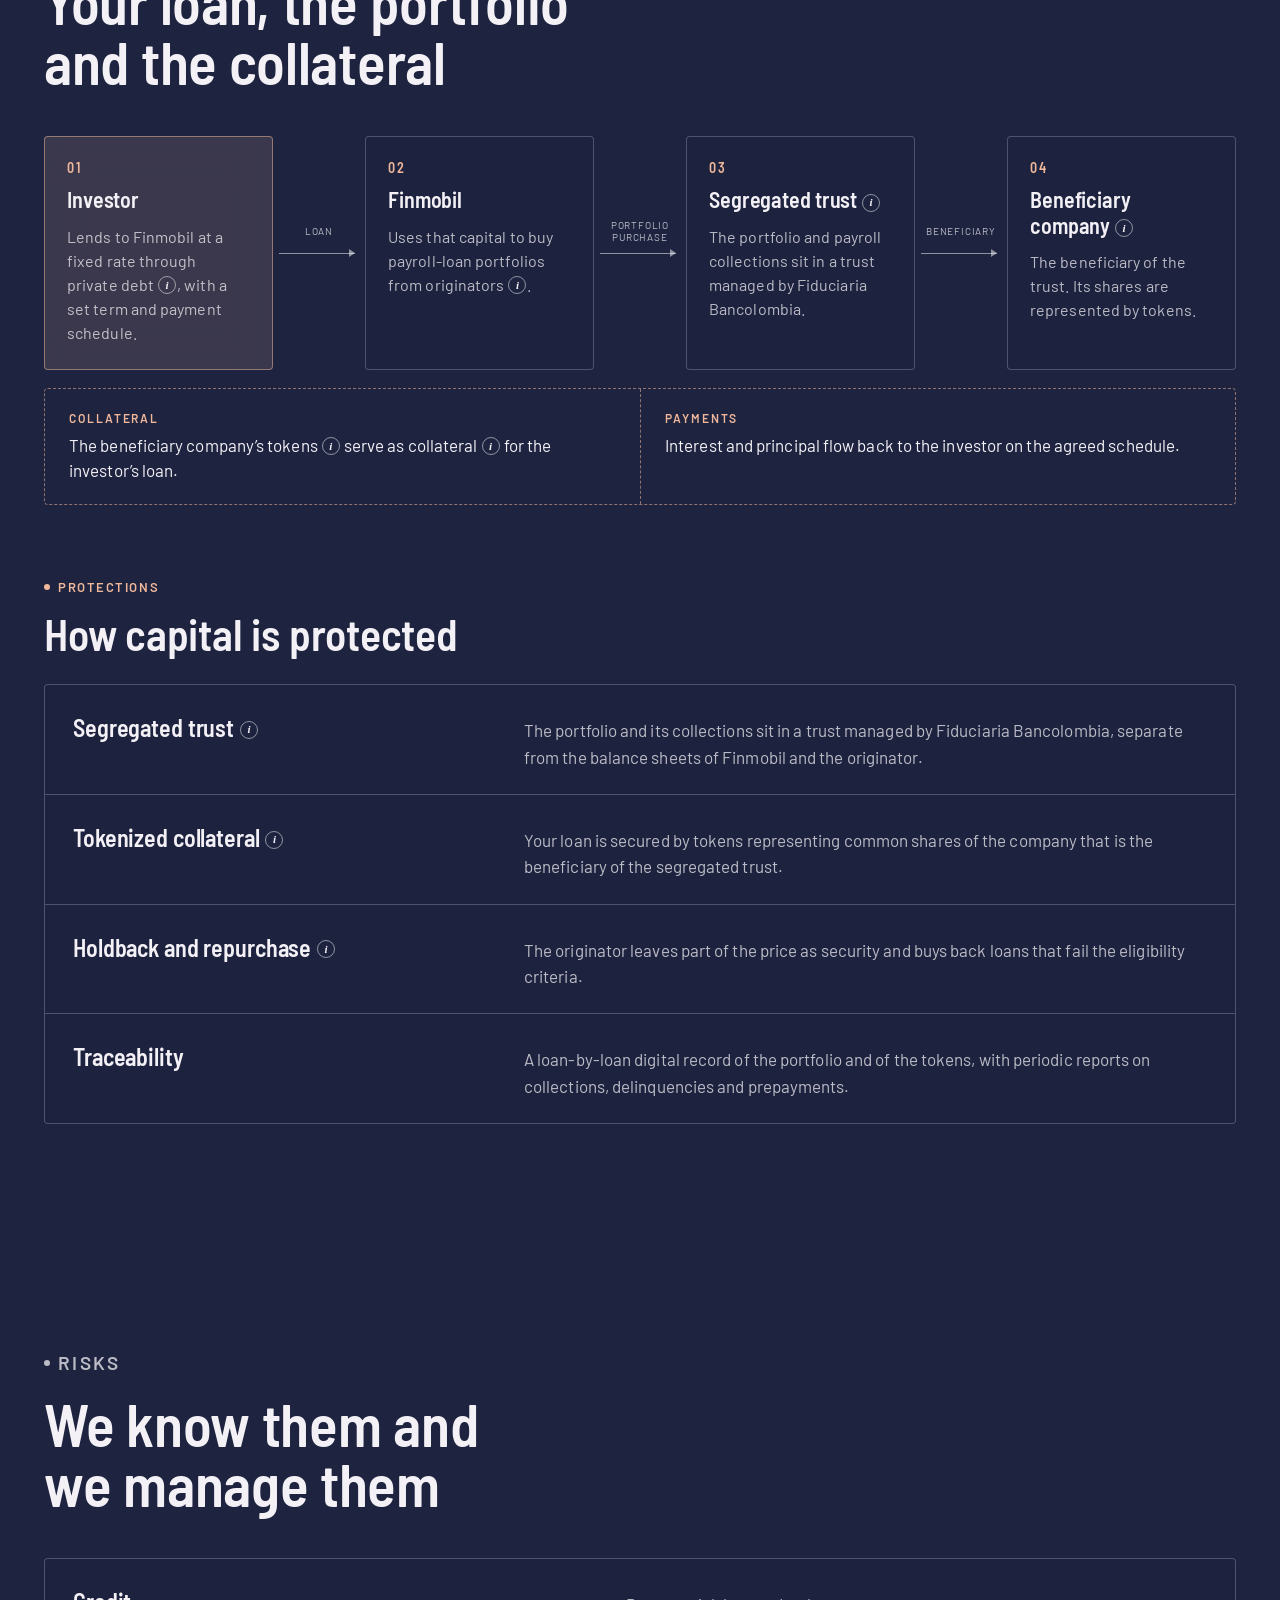
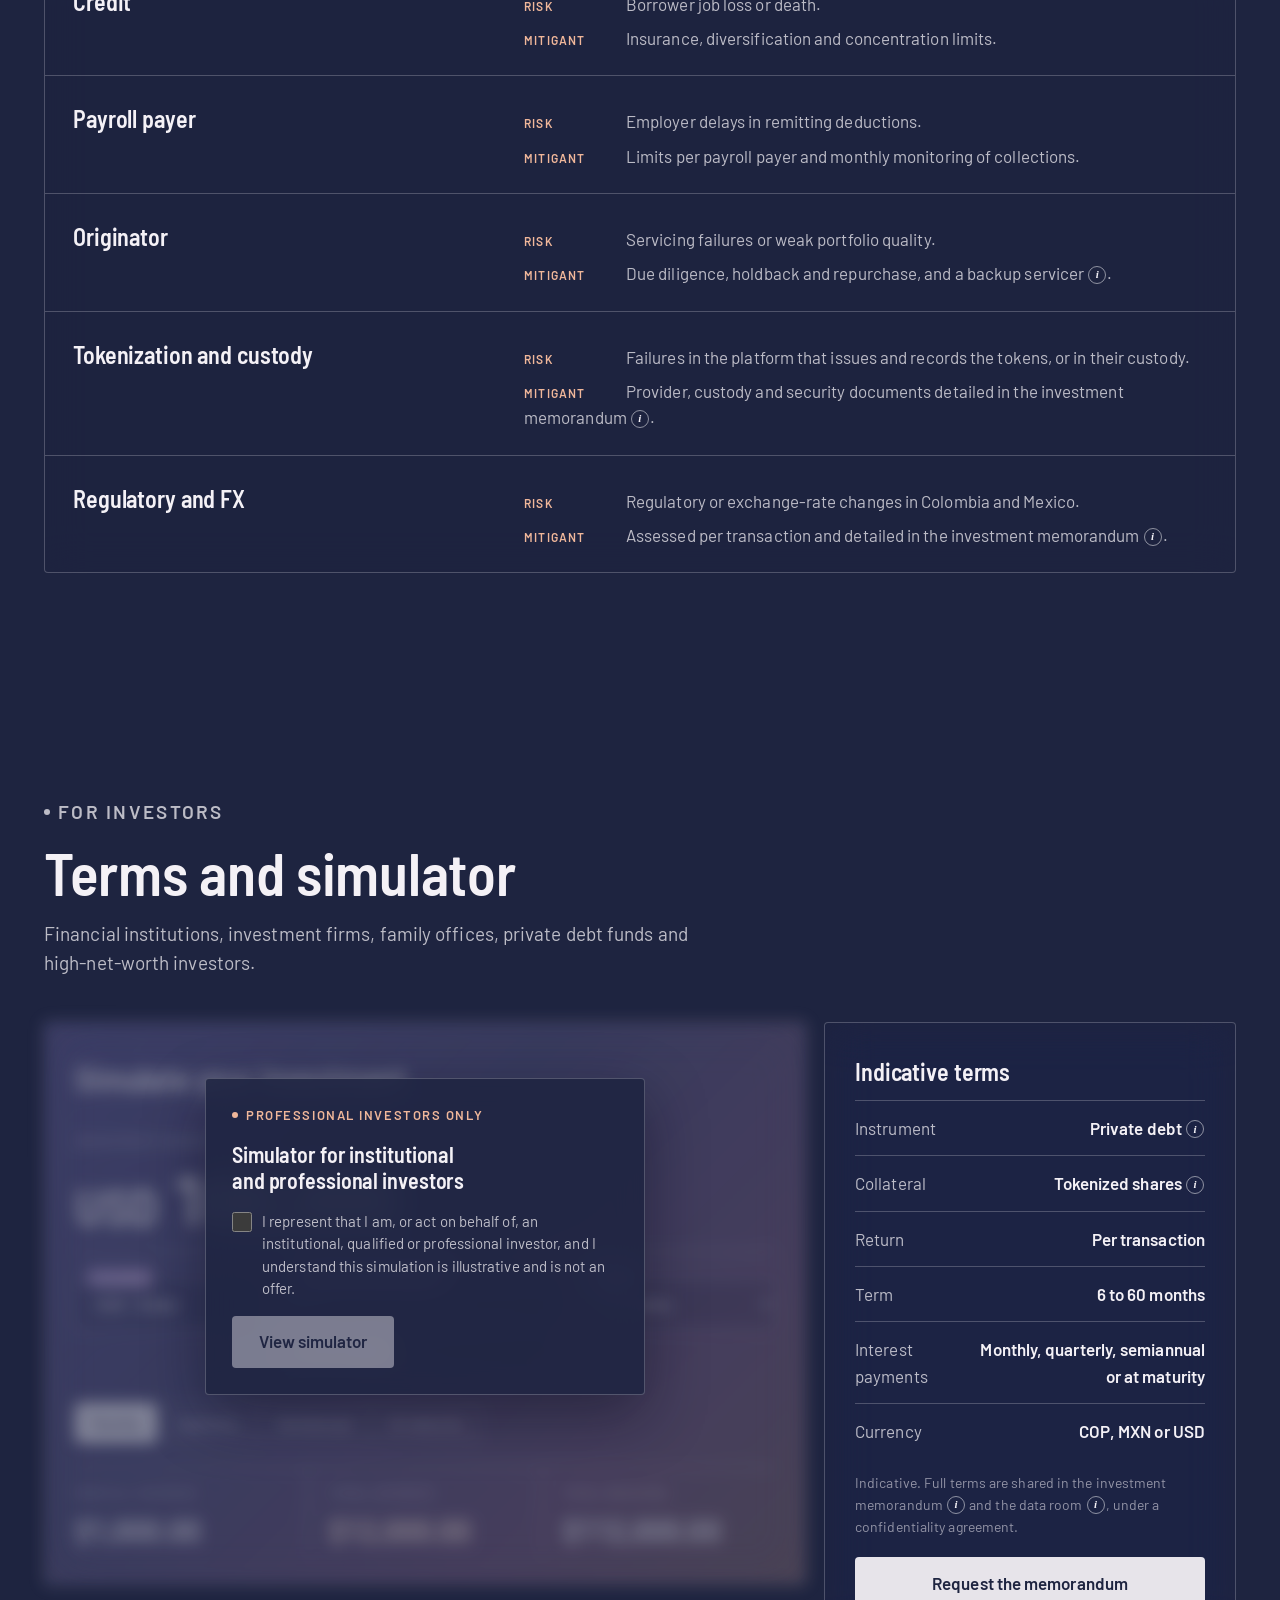
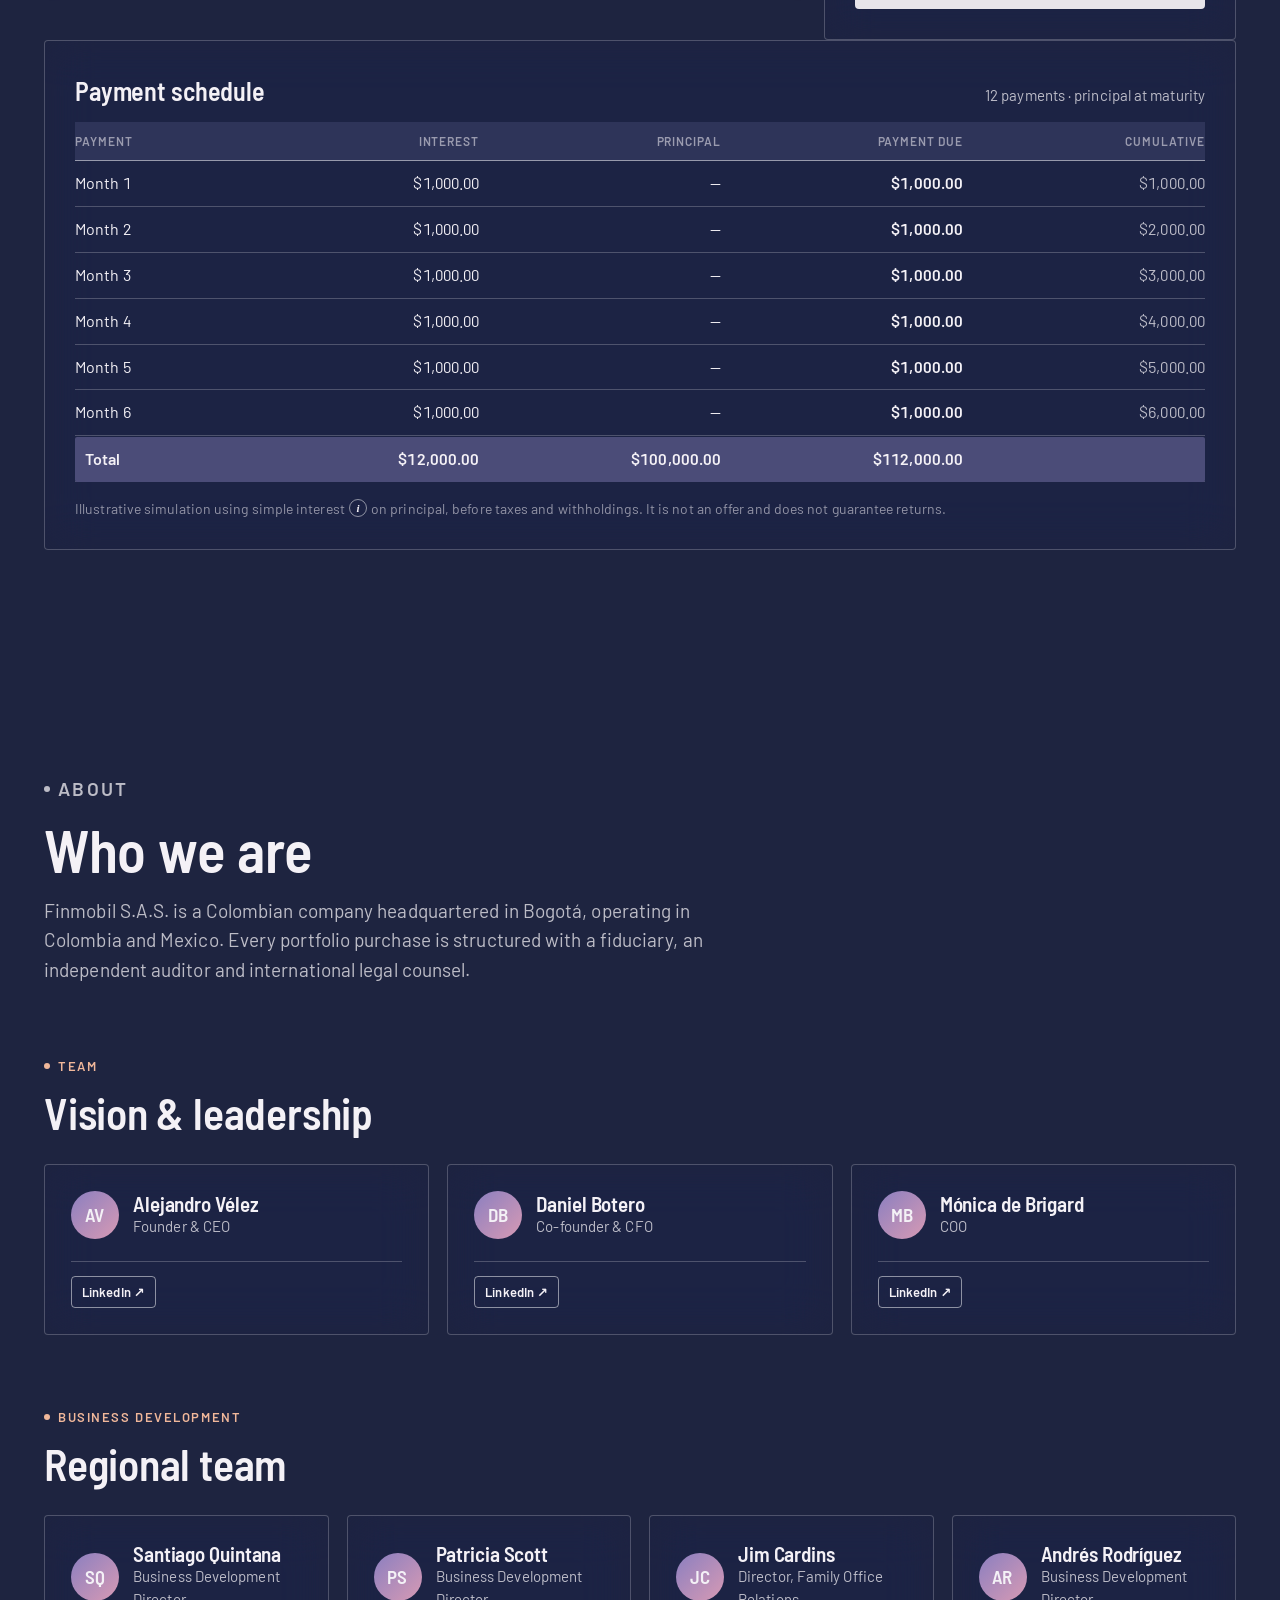
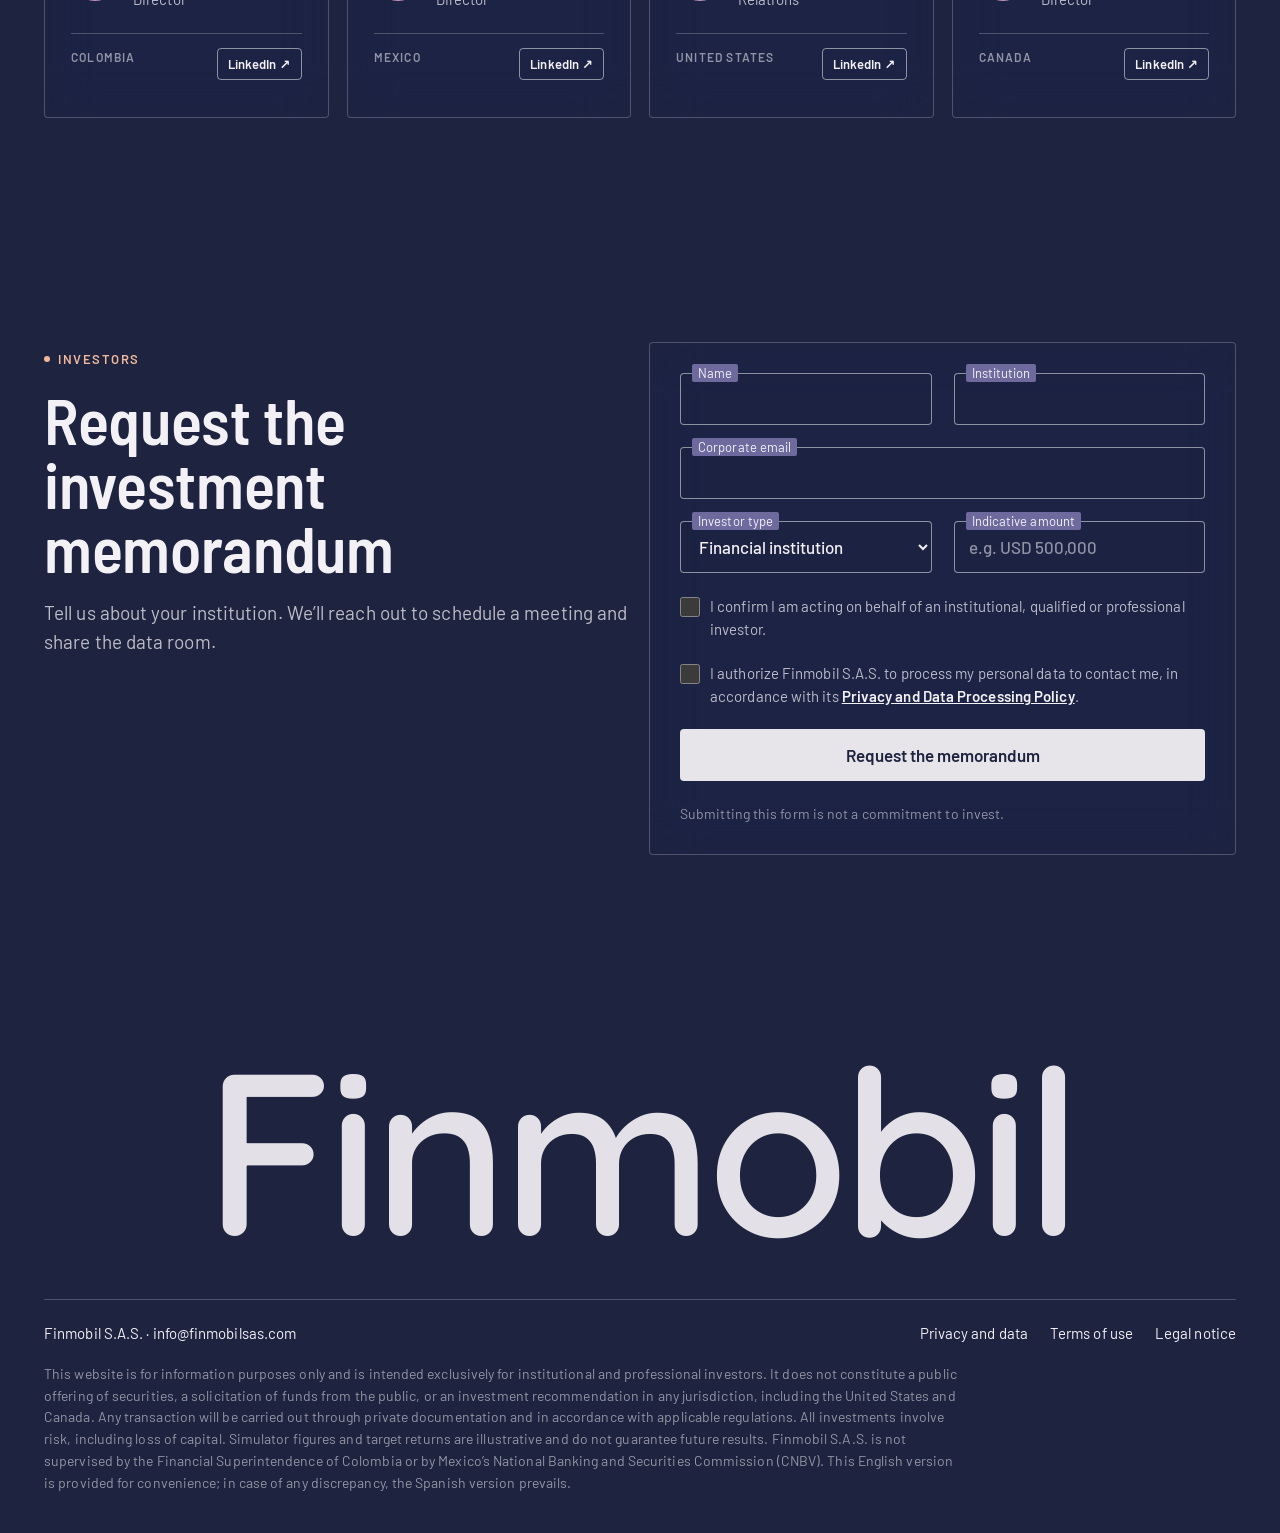
==== commit 9c161e66: "Landing enfocada en el inversionista: estructura préstamo → cartera → patrimonio autónomo → sociedad" ====
--- a/en/index.html
+++ b/en/index.html
@@ -4,9 +4,9 @@
 <meta charset="utf-8">
 <meta name="viewport" content="width=device-width, initial-scale=1, viewport-fit=cover">
 <title>Finmobil — Private credit backed by payroll-deduction loans</title>
-<meta name="description" content="Finmobil acquires payroll-deduction loan portfolios in Colombia and Mexico, funded by institutional investors, investment firms and family offices.">
+<meta name="description" content="Fixed-rate private debt for institutional and professional investors, backed by payroll-loan portfolios in Colombia and Mexico and secured by tokenized shares.">
 <meta property="og:title" content="Finmobil — Private credit backed by payroll-deduction loans">
-<meta property="og:description" content="Finmobil acquires payroll-deduction loan portfolios in Colombia and Mexico, funded by institutional investors, investment firms and family offices.">
+<meta property="og:description" content="Fixed-rate private debt for institutional and professional investors, backed by payroll-loan portfolios in Colombia and Mexico and secured by tokenized shares.">
 <meta property="og:type" content="website">
 <meta name="theme-color" content="#1E2440">
 <link rel="icon" href="../favicon.svg" type="image/svg+xml">
@@ -29,9 +29,8 @@
     </a>
     <nav class="nav" aria-label="Main">
       <a href="#como-funciona">How it works</a>
-      <a href="#inversionistas">Investors</a>
-      <a href="#originadores">Originators</a>
-      <a href="#energia">Energy</a>
+      <a href="#protecciones">Protections</a>
+      <a href="#inversionistas">Terms</a>
       <a href="#nosotros">About</a>
       <a href="../" class="lang" hreflang="es" lang="es" aria-label="Versión en español">ES</a>
       <a href="#contacto" class="btn btn-line">Contact</a>
@@ -42,10 +41,8 @@
     <a href="#como-funciona">How it works</a>
     <a href="#protecciones">Protections</a>
     <a href="#riesgos">Risks</a>
-    <a href="#inversionistas">Investors</a>
+    <a href="#inversionistas">Terms</a>
     <a href="#simulador">Simulator</a>
-    <a href="#originadores">Originators</a>
-    <a href="#energia">Clean energy</a>
     <a href="#nosotros">About</a>
   </div>
 </header>
@@ -57,15 +54,15 @@
   <div class="moon" aria-hidden="true"></div>
   <div class="wrap">
     <h1>Private debt backed by payroll-deduction loans</h1>
-    <p class="hero-lead">We buy portfolios of loans repaid directly from wages or pensions, and fund them with private debt from institutional and professional investors.</p>
+    <p class="hero-lead">You lend to Finmobil at a fixed rate. We use that capital to buy loans repaid straight from payroll, and your loan is secured by tokenized shares of the company that is the beneficiary of that portfolio.</p>
     <div class="hero-cta">
-      <a href="#inversionistas" class="btn btn-light">I’m an investor</a>
-      <a href="#originadores" class="btn btn-line">I’m an originator</a>
+      <a href="#contacto" class="btn btn-light">Request the memorandum</a>
+      <a href="#como-funciona" class="btn btn-line">See how it works</a>
     </div>
     <div class="proof" id="aliados" aria-label="Partners and advisors">
       <div><span class="bc"><img src="../assets/fiduciaria-bancolombia-white.png" alt="" width="26" height="26">Fiduciaria Bancolombia</span><p class="k">Fiduciary</p></div>
-      <div><img src="../assets/deloitte-white.png" alt="Deloitte" style="height:20px"><p class="k">Audit · CO and MX</p></div>
-      <div><img src="../assets/holland-knight-white.png" alt="Holland &amp; Knight" style="height:18px"><p class="k">Legal counsel</p></div>
+      <div><img src="../assets/deloitte-white.png" alt="Deloitte" style="height:24px"><p class="k">Audit · CO and MX</p></div>
+      <div><img src="../assets/holland-knight-white.png" alt="Holland &amp; Knight" style="height:21px"><p class="k">Legal counsel</p></div>
     </div>
   </div>
 </section>
@@ -90,38 +87,31 @@
   <div class="wrap">
     <div class="section-head reveal">
       <p class="tag">How it works</p>
-      <h2>From capital to loans, and back</h2>
-    </div>
-    <div class="flow reveal">
-      <div class="flow-visual" aria-hidden="true">
-        <svg viewBox="112 62 280 244" fill="none" stroke="#FFFFFF" stroke-width="10"><circle cx="177" cy="240" r="58"/><rect x="268" y="68" width="116" height="230" rx="58"/></svg>
-        <span class="flow-num" id="flow-num">01</span>
-      </div>
-      <div class="card flow-card">
-        <div class="flow-panel" id="flow-panel" aria-live="polite">
-          <div class="fade"><h3>Funding</h3><p>The investor lends to Finmobil through a private debt instrument with a set rate, term and payment schedule.</p></div>
-        </div>
-        <div>
-          <div class="stepper" role="tablist" aria-label="Steps">
-            <button class="step-btn" role="tab" aria-selected="true" data-step="0"><span class="n">01</span>Funding</button>
-            <button class="step-btn" role="tab" aria-selected="false" data-step="1"><span class="n">02</span>Portfolio purchase</button>
-            <button class="step-btn" role="tab" aria-selected="false" data-step="2"><span class="n">03</span>Collection</button>
-            <button class="step-btn" role="tab" aria-selected="false" data-step="3"><span class="n">04</span>Investor payout</button>
-          </div>
-          <div class="step-progress" aria-hidden="true"><span id="step-bar"></span></div>
-        </div>
-      </div>
+      <h2>Your loan, the portfolio and the collateral</h2>
+    </div>
+    <div class="struct reveal" id="estructura">
+      <div class="node"><span class="nn">01</span><h3>Investor</h3><p>Lends to Finmobil at a fixed rate through private debt <button type="button" class="info" aria-label="What is private debt?" data-tip-title="Private debt" data-tip="A direct loan from investors to a company, outside public securities markets, with rate, term and payment schedule set by contract.">i</button>, with a set term and payment schedule.</p></div>
+      <div class="arrow" aria-hidden="true"><span>Loan</span></div>
+      <div class="node"><span class="nn">02</span><h3>Finmobil</h3><p>Uses that capital to buy payroll-loan portfolios from originators <button type="button" class="info" aria-label="What is originator?" data-tip-title="Originator" data-tip="A credit union, fintech or financial institution that lends to the worker or pensioner and then sells the loan portfolio.">i</button>.</p></div>
+      <div class="arrow" aria-hidden="true"><span>Portfolio purchase</span></div>
+      <div class="node"><span class="nn">03</span><h3>Segregated trust <button type="button" class="info" aria-label="What is segregated trust?" data-tip-title="Segregated trust" data-tip="A trust (patrimonio autónomo) managed by a fiduciary. The portfolio and its collections are legally separated from the balance sheets of Finmobil and the originator, so neither one’s creditors can reach those assets.">i</button></h3><p>The portfolio and payroll collections sit in a trust managed by Fiduciaria Bancolombia.</p></div>
+      <div class="arrow" aria-hidden="true"><span>Beneficiary</span></div>
+      <div class="node"><span class="nn">04</span><h3>Beneficiary company <button type="button" class="info" aria-label="What is beneficiary company?" data-tip-title="Beneficiary company" data-tip="The company that is the beneficiary of the segregated trust: it is entitled to the portfolio’s cash flows once the structure’s costs are covered.">i</button></h3><p>The beneficiary of the trust. Its shares are represented by tokens.</p></div>
+    </div>
+    <div class="loop reveal">
+      <p><span class="k">Collateral</span>The beneficiary company’s tokens <button type="button" class="info" aria-label="What is token?" data-tip-title="Token" data-tip="A digital record representing ownership of an asset, here common shares of the beneficiary company. Ownership can be transferred and verified with full traceability.">i</button> serve as collateral <button type="button" class="info" aria-label="What is collateral?" data-tip-title="Collateral" data-tip="Security for the loan. If Finmobil defaults, the investor can enforce the security over the tokens and, through them, over the shares they represent.">i</button> for the investor’s loan.</p>
+      <p><span class="k">Payments</span>Interest and principal flow back to the investor on the agreed schedule.</p>
     </div>
 
     <div class="sub-head reveal" id="protecciones">
       <p class="tag">Protections</p>
       <h2>How capital is protected</h2>
     </div>
-    <div class="rows reveal" id="estructura">
+    <div class="rows reveal">
       <div><h3>Segregated trust <button type="button" class="info" aria-label="What is segregated trust?" data-tip-title="Segregated trust" data-tip="A trust (patrimonio autónomo) managed by a fiduciary. The portfolio and its collections are legally separated from the balance sheets of Finmobil and the originator, so neither one’s creditors can reach those assets.">i</button></h3><p>The portfolio and its collections sit in a trust managed by Fiduciaria Bancolombia, separate from the balance sheets of Finmobil and the originator.</p></div>
-      <div><h3>Holdback and repurchase <button type="button" class="info" aria-label="What is holdback and repurchase?" data-tip-title="Holdback and repurchase" data-tip="Holdback: part of the purchase price is paid to the originator only if the portfolio performs as expected. Repurchase: the originator must buy back loans that fail the agreed criteria.">i</button></h3><p>The originator leaves part of the price as security and buys back loans that fail the criteria. It shares the risk with us.</p></div>
-      <div><h3>Eligibility criteria <button type="button" class="info" aria-label="What is eligibility criteria?" data-tip-title="Eligibility criteria" data-tip="Rules every loan must meet before purchase: rate, term, borrower profile, and concentration limits by borrower, payroll payer and originator.">i</button></h3><p>Before each purchase we set rate, term, borrower profile, and limits by borrower, payroll payer and originator.</p></div>
-      <div><h3>Traceability</h3><p>A loan-by-loan digital record of the portfolio, with periodic reports on collections, delinquencies and prepayments.</p></div>
+      <div><h3>Tokenized collateral <button type="button" class="info" aria-label="What is collateral?" data-tip-title="Collateral" data-tip="Security for the loan. If Finmobil defaults, the investor can enforce the security over the tokens and, through them, over the shares they represent.">i</button></h3><p>Your loan is secured by tokens representing common shares of the company that is the beneficiary of the segregated trust.</p></div>
+      <div><h3>Holdback and repurchase <button type="button" class="info" aria-label="What is holdback and repurchase?" data-tip-title="Holdback and repurchase" data-tip="Holdback: part of the purchase price is paid to the originator only if the portfolio performs as expected. Repurchase: the originator must buy back loans that fail the agreed criteria.">i</button></h3><p>The originator leaves part of the price as security and buys back loans that fail the eligibility criteria.</p></div>
+      <div><h3>Traceability</h3><p>A loan-by-loan digital record of the portfolio and of the tokens, with periodic reports on collections, delinquencies and prepayments.</p></div>
     </div>
   </div>
 </section>
@@ -137,6 +127,7 @@
       <div><h3>Credit</h3><div class="rm"><p><span class="k">Risk</span>Borrower job loss or death.</p><p><span class="k">Mitigant</span>Insurance, diversification and concentration limits.</p></div></div>
       <div><h3>Payroll payer</h3><div class="rm"><p><span class="k">Risk</span>Employer delays in remitting deductions.</p><p><span class="k">Mitigant</span>Limits per payroll payer and monthly monitoring of collections.</p></div></div>
       <div><h3>Originator</h3><div class="rm"><p><span class="k">Risk</span>Servicing failures or weak portfolio quality.</p><p><span class="k">Mitigant</span>Due diligence, holdback and repurchase, and a backup servicer <button type="button" class="info" aria-label="What is backup servicer?" data-tip-title="Backup servicer" data-tip="An entity ready to take over collection and servicing of the portfolio if the originator stops doing it.">i</button>.</p></div></div>
+      <div><h3>Tokenization and custody</h3><div class="rm"><p><span class="k">Risk</span>Failures in the platform that issues and records the tokens, or in their custody.</p><p><span class="k">Mitigant</span>Provider, custody and security documents detailed in the investment memorandum <button type="button" class="info" aria-label="What is investment memorandum?" data-tip-title="Investment memorandum" data-tip="A confidential document with the full terms, structure, financial model and risks of each transaction.">i</button>.</p></div></div>
       <div><h3>Regulatory and FX</h3><div class="rm"><p><span class="k">Risk</span>Regulatory or exchange-rate changes in Colombia and Mexico.</p><p><span class="k">Mitigant</span>Assessed per transaction and detailed in the investment memorandum <button type="button" class="info" aria-label="What is investment memorandum?" data-tip-title="Investment memorandum" data-tip="A confidential document with the full terms, structure, financial model and risks of each transaction.">i</button>.</p></div></div>
     </div>
   </div>
@@ -154,6 +145,7 @@
       <aside class="card terms reveal">
         <h3>Indicative terms</h3>
         <div><span>Instrument</span><span>Private debt <button type="button" class="info" aria-label="What is private debt?" data-tip-title="Private debt" data-tip="A direct loan from investors to a company, outside public securities markets, with rate, term and payment schedule set by contract.">i</button></span></div>
+        <div><span>Collateral</span><span>Tokenized shares <button type="button" class="info" aria-label="What is token?" data-tip-title="Token" data-tip="A digital record representing ownership of an asset, here common shares of the beneficiary company. Ownership can be transferred and verified with full traceability.">i</button></span></div>
         <div><span>Return</span><span>Per transaction</span></div>
         <div><span>Term</span><span>6 to 60 months</span></div>
         <div><span>Interest payments</span><span>Monthly, quarterly, semiannual or at maturity</span></div>
@@ -165,35 +157,37 @@
         <div class="card card-dawn" id="inversionistas-visor">
           <h3 class="sim-title">Simulate your investment</h3>
           <div class="amount">
-            <label for="sim-monto" class="k">Investment amount</label>
-            <div class="amount-line"><span class="cur" id="amount-cur" aria-hidden="true">USD</span><input id="sim-monto" type="text" inputmode="numeric" autocomplete="off" value="100,000"></div>
-          </div>
-
-          <div class="controls">
-            <div class="field notch"><label for="sim-moneda">Currency</label>
-              <select id="sim-moneda" class="input"><option value="USD">USD · Dollar</option><option value="COP">COP · Colombian peso</option><option value="MXN">MXN · Mexican peso</option></select></div>
-            <div class="field f-rate">
-              <div class="notch"><label for="sim-tasa">Annual rate · 6% to 24%</label>
-                <input id="sim-tasa" class="input" type="number" min="6" max="24" step="0.1" inputmode="decimal" placeholder="e.g. 12" value="12" aria-describedby="sim-tasa-aviso"></div>
-              <input id="sim-tasa-rango" type="range" min="6" max="24" step="0.5" value="12" aria-label="Annual rate slider">
-              <div class="range-scale" aria-hidden="true"><span>6%</span><span>15%</span><span>24%</span></div>
-              <p id="sim-tasa-aviso" class="warn" role="alert" hidden>The rate must be between 6% and 24% per year.</p>
+                <label for="sim-monto" class="k">Investment amount</label>
+                <div class="amount-line"><span class="cur" id="amount-cur" aria-hidden="true">USD</span><input id="sim-monto" type="text" inputmode="numeric" autocomplete="off" value="100,000"></div>
+              </div>
+
+              <div class="controls">
+                <div class="field notch"><label for="sim-moneda">Currency</label>
+                  <select id="sim-moneda" class="input"><option value="USD">USD · Dollar</option><option value="COP">COP · Colombian peso</option><option value="MXN">MXN · Mexican peso</option></select></div>
+                <div class="field f-rate">
+                  <div class="notch"><label for="sim-tasa">Annual rate · 6% to 24%</label>
+                    <input id="sim-tasa" class="input" type="number" min="6" max="24" step="0.1" inputmode="decimal" placeholder="e.g. 12" value="12" aria-describedby="sim-tasa-aviso"></div>
+                  <input id="sim-tasa-rango" type="range" min="6" max="24" step="0.5" value="12" aria-label="Annual rate slider">
+                  <div class="range-scale" aria-hidden="true"><span>6%</span><span>15%</span><span>24%</span></div>
+                  <p id="sim-tasa-aviso" class="warn" role="alert" hidden>The rate must be between 6% and 24% per year.</p>
+                </div>
+                <div class="field notch"><label for="sim-plazo">Term</label>
+                  <select id="sim-plazo" class="input"><option value="6">6 months</option><option value="12" selected>12 months</option><option value="18">18 months</option><option value="24">24 months</option><option value="36">36 months</option><option value="48">48 months</option><option value="60">60 months</option></select></div>
+              </div>
+
+              <div id="sim-freq" class="freq-group" role="group" aria-label="Interest payments">
+                <button type="button" class="freq" data-f="1" aria-pressed="true">Monthly</button>
+                <button type="button" class="freq" data-f="3" aria-pressed="false">Quarterly</button>
+                <button type="button" class="freq" data-f="6" aria-pressed="false">Semiannual</button>
+                <button type="button" class="freq" data-f="0" aria-pressed="false">At maturity</button>
+              </div>
+
+              <div class="cells" aria-live="polite">
+                <div><p class="k" id="out-per-label">Monthly payment</p><p class="v" id="out-per">—</p></div>
+                <div><p class="k">Total interest</p><p class="v accent" id="out-int">—</p></div>
+                <div><p class="k">Total received</p><p class="v" id="out-total">—</p></div>
+              </div>
             </div>
-            <div class="field notch"><label for="sim-plazo">Term</label>
-              <select id="sim-plazo" class="input"><option value="6">6 months</option><option value="12" selected>12 months</option><option value="18">18 months</option><option value="24">24 months</option><option value="36">36 months</option><option value="48">48 months</option><option value="60">60 months</option></select></div>
-          </div>
-
-          <div id="sim-freq" class="freq-group" role="group" aria-label="Interest payments">
-            <button type="button" class="freq" data-f="1" aria-pressed="true">Monthly</button>
-            <button type="button" class="freq" data-f="3" aria-pressed="false">Quarterly</button>
-            <button type="button" class="freq" data-f="6" aria-pressed="false">Semiannual</button>
-            <button type="button" class="freq" data-f="0" aria-pressed="false">At maturity</button>
-          </div>
-
-          <div class="cells" aria-live="polite">
-            <div><p class="k" id="out-per-label">Monthly payment</p><p class="v" id="out-per">—</p></div>
-            <div><p class="k">Total interest</p><p class="v accent" id="out-int">—</p></div>
-            <div><p class="k">Total received</p><p class="v" id="out-total">—</p></div>
           </div>
         </div>
         <div class="card">
@@ -211,45 +205,7 @@
   </div>
 </section>
 
-<!-- 6 · ORIGINATORS -->
-<section class="section" id="originadores">
-  <div class="wrap split">
-    <div class="reveal" style="display:flex;flex-direction:column;gap:18px">
-      <p class="tag">For originators</p>
-      <h2 class="h-xl">Do you originate payroll-deduction loans? Let’s talk</h2>
-      <p class="lead-m">For credit unions and originators <button type="button" class="info" aria-label="What is originator?" data-tip-title="Originator" data-tip="A credit union, fintech or financial institution that lends to the worker or pensioner and then sells the loan portfolio.">i</button> in Colombia and Mexico that want to lend more without waiting for their portfolio to mature.</p>
-      <ul class="checks">
-        <li>Recurring portfolio purchases, not one-off deals.</li>
-        <li><span>You keep servicing collections <button type="button" class="info" aria-label="What is collections?" data-tip-title="Collections" data-tip="The installments that payroll payers deduct from wages and remit each month.">i</button> and your client relationships.</span></li>
-        <li><span>A trust structure <button type="button" class="info" aria-label="What is segregated trust?" data-tip-title="Segregated trust" data-tip="A trust (patrimonio autónomo) managed by a fiduciary. The portfolio and its collections are legally separated from the balance sheets of Finmobil and the originator, so neither one’s creditors can reach those assets.">i</button> and standard documentation from the first purchase.</span></li>
-      </ul>
-    </div>
-    <div class="card card-dawn reveal d1" style="display:flex;flex-direction:column;gap:18px">
-      <h3 style="font-size:32px;line-height:1.08">Let’s build a long-term partnership</h3>
-      <p class="hint"><strong>To move faster, tell us:</strong>Entity and country · Portfolio balance · Main payroll payers · Historical portfolio performance</p>
-      <a href="mailto:info@finmobilsas.com?subject=Partnership%20with%20Finmobil%20-%20Payroll%20loan%20origination" class="btn btn-light btn-wrap" style="align-self:flex-start">Email info@finmobilsas.com</a>
-    </div>
-  </div>
-</section>
-
-<!-- 6b · ENERGÍA LIMPIA -->
-<section class="section" id="energia">
-  <div class="wrap">
-    <div class="section-head reveal">
-      <p class="tag">Second investment line <span class="badge">In structuring</span></p>
-      <h2>Clean energy: solar system leasing</h2>
-      <p>In Mexico and Colombia, we finance solar generation systems that businesses and households lease <button type="button" class="info" aria-label="What is solar leasing?" data-tip-title="Solar leasing" data-tip="The customer uses the solar system without buying it and pays a monthly lease under contract. The equipment remains the property of the vehicle that financed it.">i</button> for a monthly payment. The lease is designed to cost less than what the customer saves on their electricity bill.</p>
-    </div>
-    <div class="grid-3 reveal">
-      <article><h3>The asset</h3><p>Panels, inverters and batteries installed on the rooftops of businesses and homes, with a useful life of 25 years or more.</p></article>
-      <article><h3>The cash flow</h3><p>Monthly lease payments under long-term contracts, paid out of the customer’s energy savings.</p></article>
-      <article><h3>The structure</h3><p>A dedicated vehicle, separate from the payroll-loan portfolio: each investor chooses which line to join.</p></article>
-    </div>
-    <a href="#contacto" class="btn btn-line reveal" style="margin-top:22px">Tell me about this line</a>
-  </div>
-</section>
-
-<!-- 7 · NOSOTROS -->
+<!-- 6 · NOSOTROS -->
 <section class="section" id="nosotros">
   <div class="wrap">
     <div class="section-head reveal">
@@ -298,11 +254,11 @@
         </div>
       </div>
       <div class="card partner reveal d1">
-        <div class="partner-mark person"><div class="avatar" aria-hidden="true">PE</div><div><h3>Patricia Estopier</h3><p>Business Development Director</p></div></div>
+        <div class="partner-mark person"><div class="avatar" aria-hidden="true">PS</div><div><h3>Patricia Scott</h3><p>Business Development Director</p></div></div>
         <div class="partner-foot">
           <p class="k">Mexico</p>
           <!-- Pendiente: URL de LinkedIn -->
-          <a class="li-btn" href="#" target="_blank" rel="noopener" aria-label="Patricia Estopier on LinkedIn">LinkedIn ↗</a>
+          <a class="li-btn" href="#" target="_blank" rel="noopener" aria-label="Patricia Scott on LinkedIn">LinkedIn ↗</a>
         </div>
       </div>
       <div class="card partner reveal d2">
--- a/style.css
+++ b/style.css
@@ -467,3 +467,34 @@
 .badge { display: inline-block; margin-left: 10px; padding: 4px 9px; border: 1px solid rgba(240,183,154,.6); border-radius: 999px; color: var(--peach); font-size: 11px; letter-spacing: .12em; vertical-align: 1px; }
 #energia .tag::before { background: var(--peach); }
 #energia .tag { flex-wrap: wrap; row-gap: 10px; } .badge { white-space: nowrap; margin-left: 4px; }
+
+/* Estructura: inversionista → Finmobil → patrimonio autónomo → sociedad beneficiaria */
+.struct { display: grid; grid-template-columns: minmax(0,1fr) 64px minmax(0,1fr) 64px minmax(0,1fr) 64px minmax(0,1fr); align-items: stretch; }
+.node { display: flex; flex-direction: column; gap: 12px; padding: 24px 22px; border: 1px solid var(--line); border-radius: var(--radius); background: var(--glass); backdrop-filter: blur(20px); -webkit-backdrop-filter: blur(20px); }
+.node .nn { font: 600 14px/1 var(--display); letter-spacing: .14em; color: var(--peach); }
+.node h3 { font-size: 22px; line-height: 1.15; }
+.node p { color: var(--muted); font-size: 16px; line-height: 1.5; }
+.node:first-child { background: rgba(240,183,154,.14); border-color: rgba(240,183,154,.5); }
+.arrow { position: relative; display: flex; align-items: center; justify-content: center; }
+.arrow::before { content: ""; position: absolute; left: 6px; right: 10px; top: 50%; height: 1px; background: var(--line-strong); }
+.arrow::after { content: ""; position: absolute; right: 6px; top: calc(50% - 4px); border: 4px solid transparent; border-left: 6px solid var(--line-strong); }
+.arrow span { position: relative; top: -16px; font-size: 11px; letter-spacing: .1em; text-transform: uppercase; color: var(--muted); text-align: center; line-height: 1.2; }
+.loop { margin-top: 18px; display: grid; grid-template-columns: 1fr 1fr; border: 1px dashed rgba(240,183,154,.55); border-radius: var(--radius); }
+.loop p { margin: 0; padding: 20px 24px; color: var(--snow); font-size: 17px; line-height: 1.5; }
+.loop p + p { border-left: 1px dashed rgba(240,183,154,.55); }
+.loop .k { display: block; margin-bottom: 6px; color: var(--peach); font-size: 12px; letter-spacing: .16em; text-transform: uppercase; }
+@media (max-width: 980px) {
+  .struct { grid-template-columns: 1fr; }
+  .arrow { height: 54px; }
+  .arrow::before { left: 50%; right: auto; top: 6px; bottom: 10px; width: 1px; height: auto; }
+  .arrow::after { left: calc(50% - 4px); right: auto; top: auto; bottom: 4px; border: 4px solid transparent; border-top: 6px solid var(--line-strong); }
+  .arrow span { top: 0; left: 18px; text-align: left; }
+  .loop { grid-template-columns: 1fr; }
+  .loop p + p { border-left: 0; border-top: 1px dashed rgba(240,183,154,.55); }
+}
+@media (min-width: 981px) { .struct { grid-template-columns: minmax(0,1fr) 92px minmax(0,1fr) 92px minmax(0,1fr) 92px minmax(0,1fr); } }
+.arrow span { top: -22px; font-size: 10px; letter-spacing: .08em; padding: 0 4px; }
+@media (max-width: 980px) {
+  .arrow { justify-content: flex-start; padding-left: calc(50% + 16px); }
+  .arrow span { top: 0; left: 0; }
+}
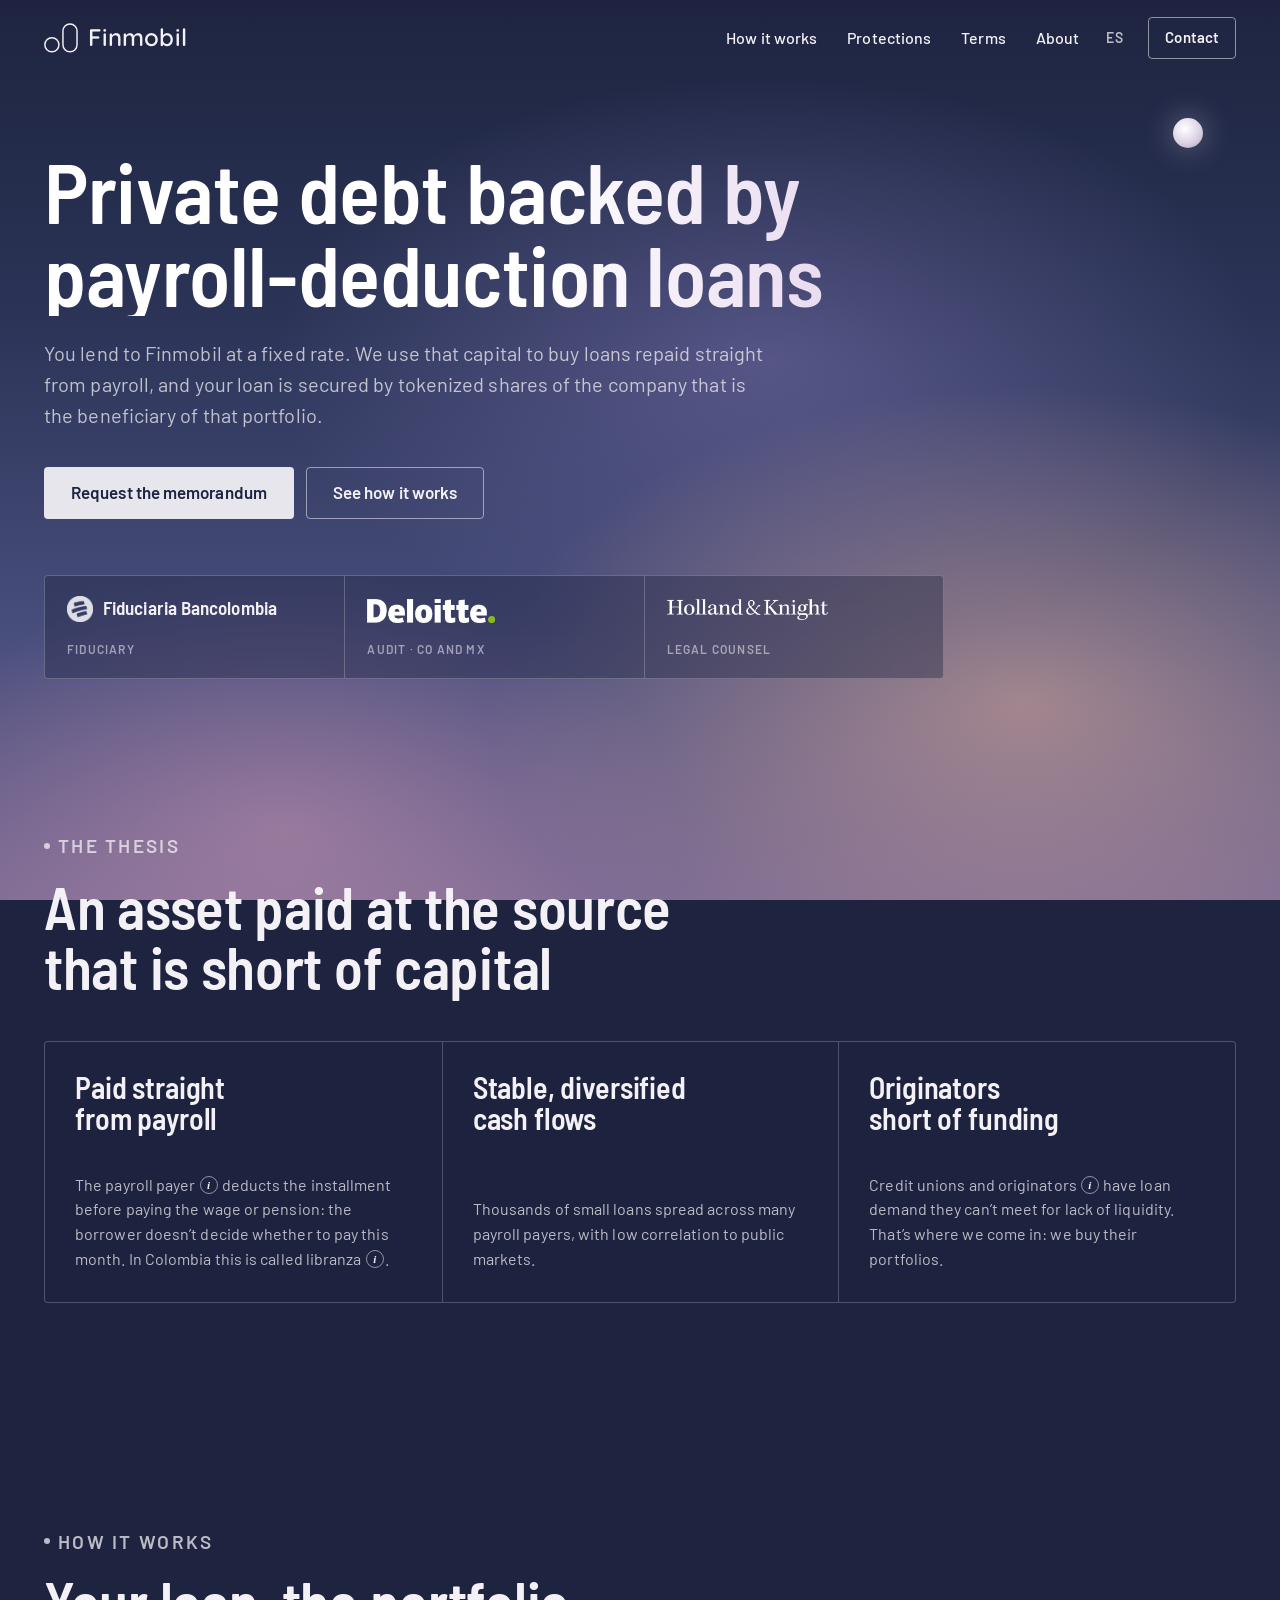
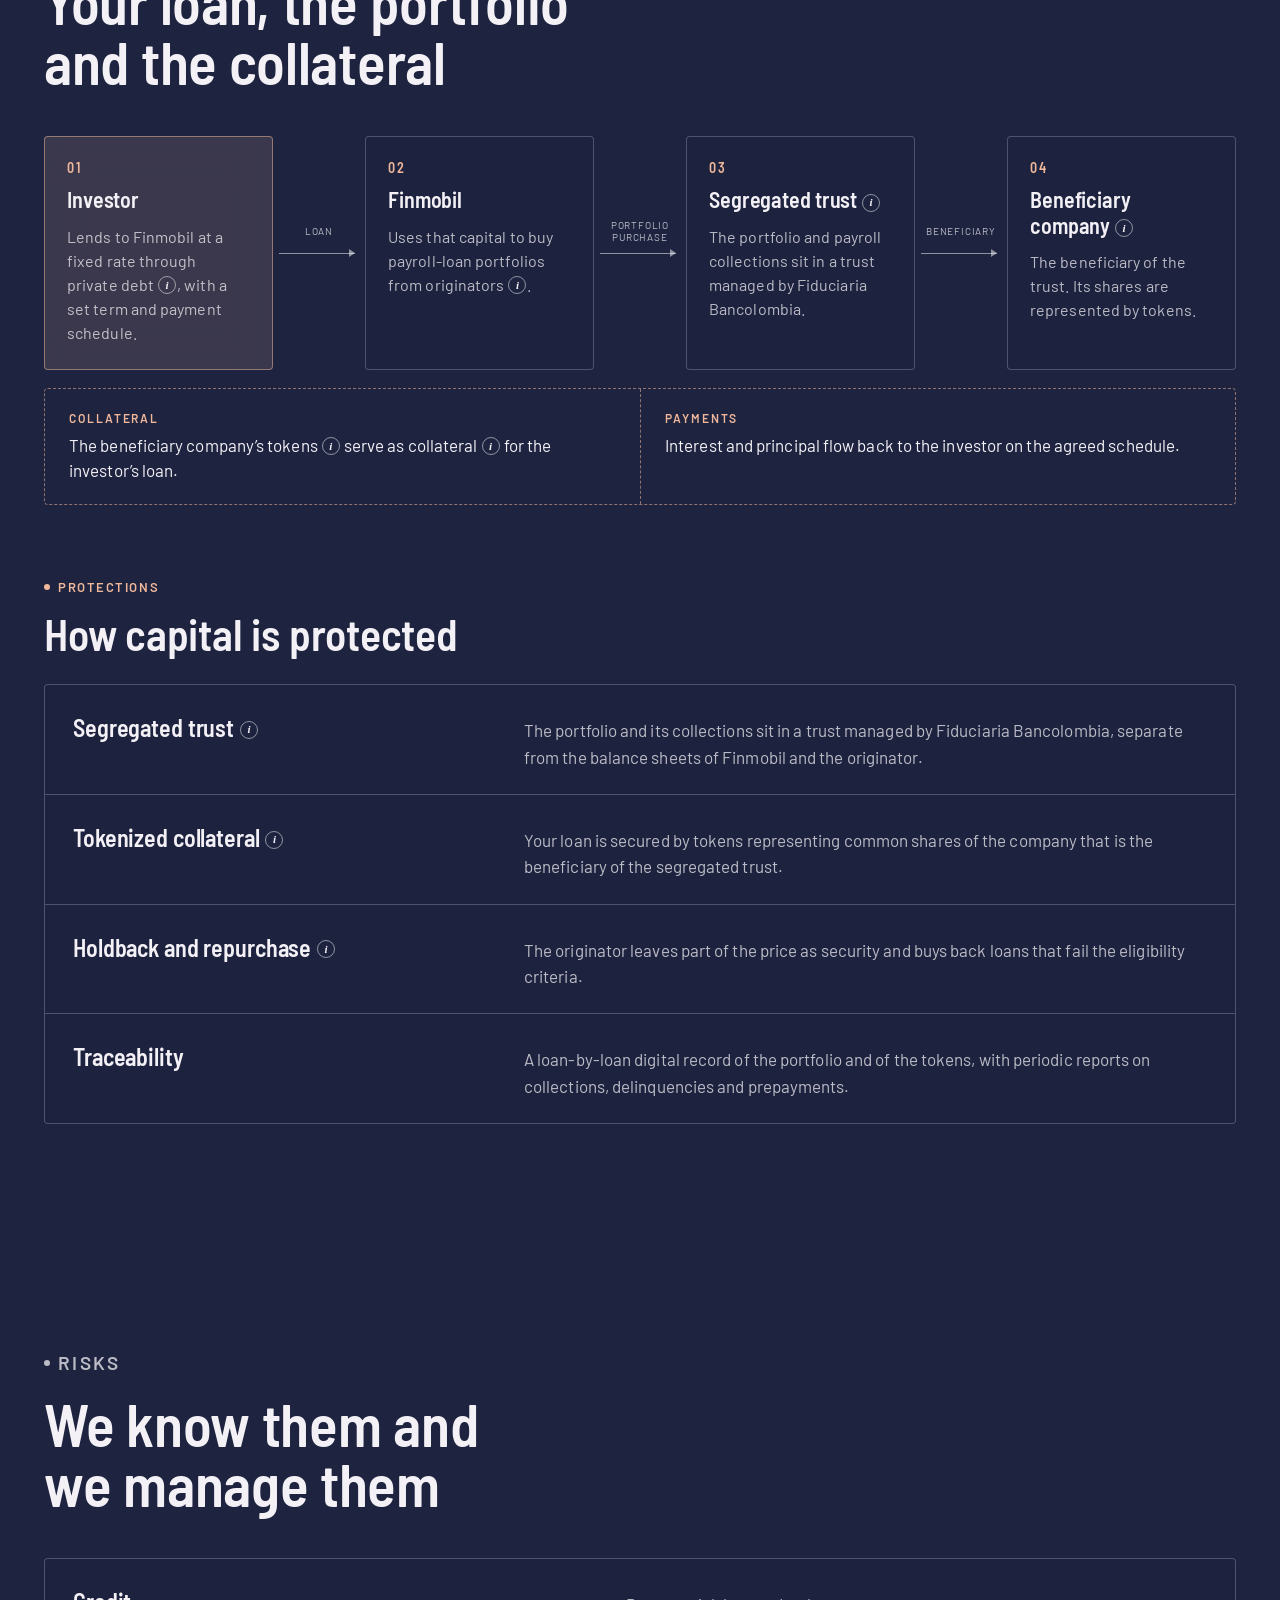
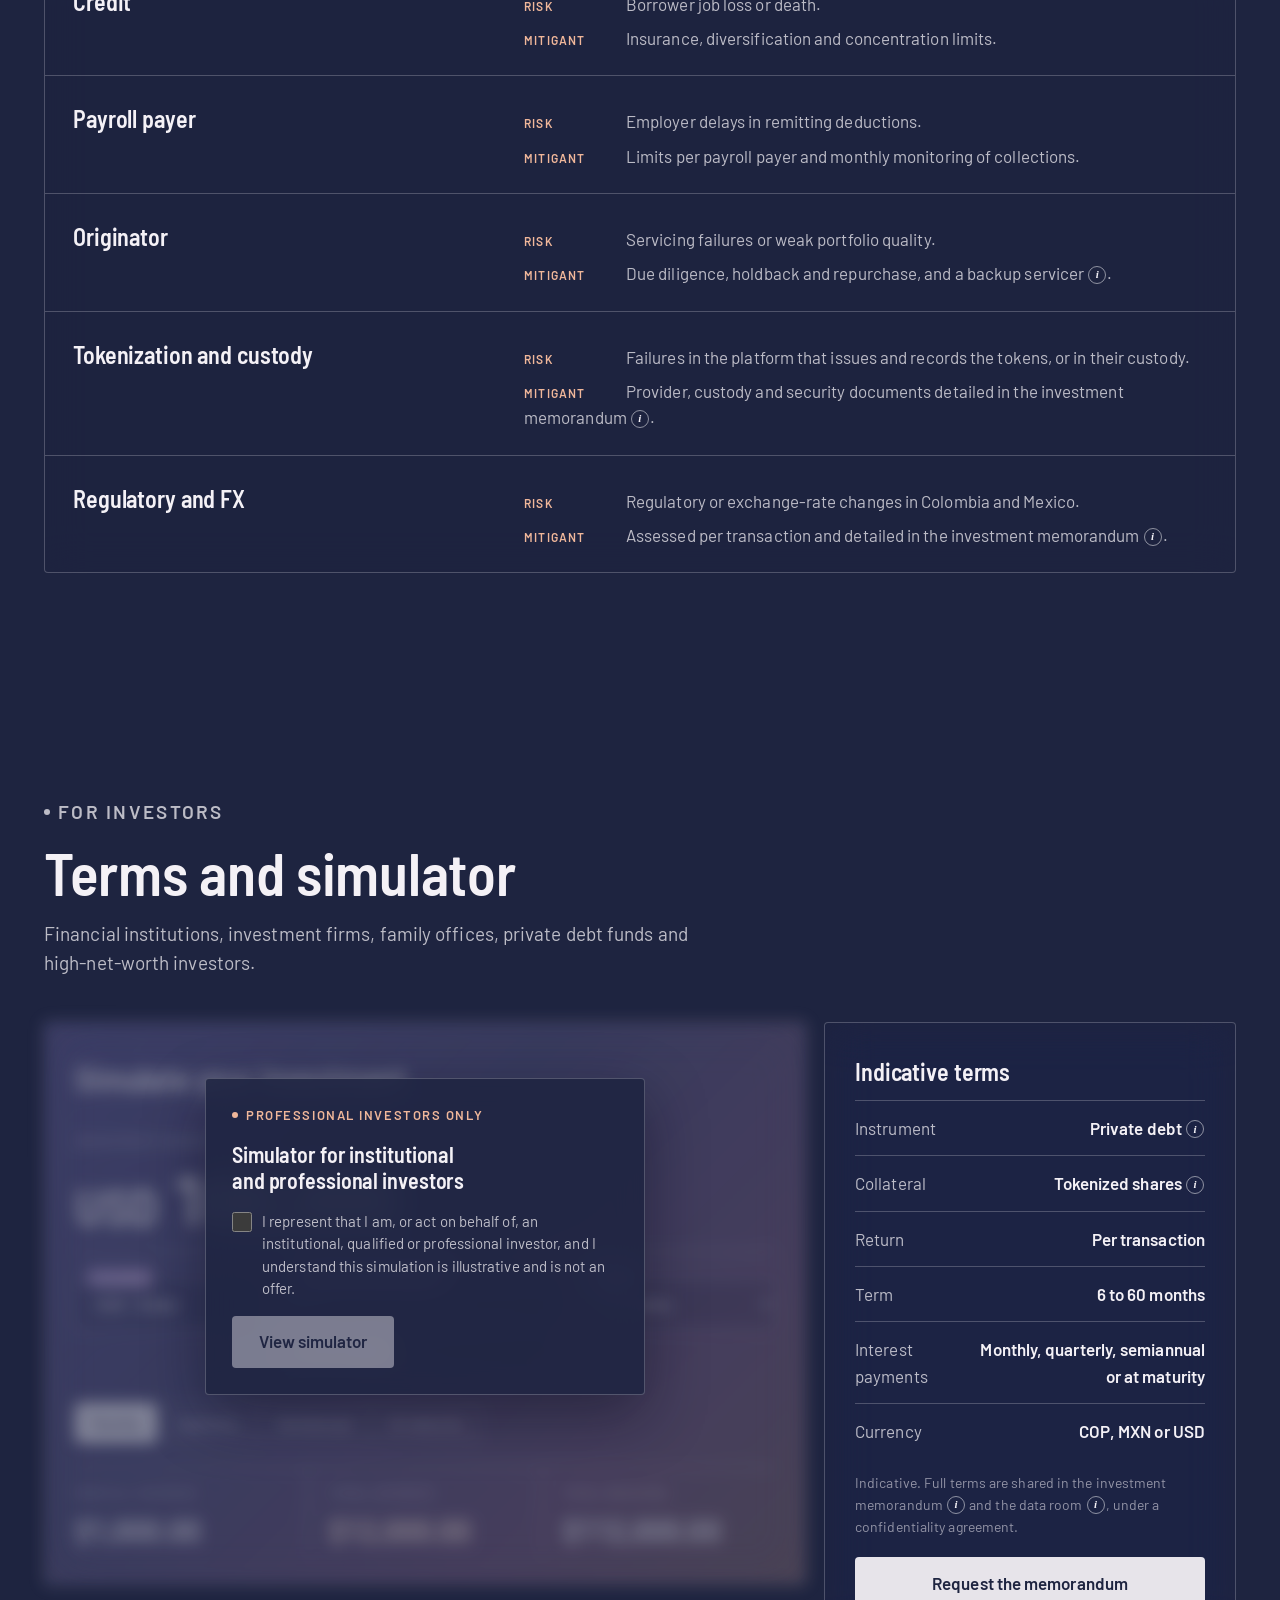
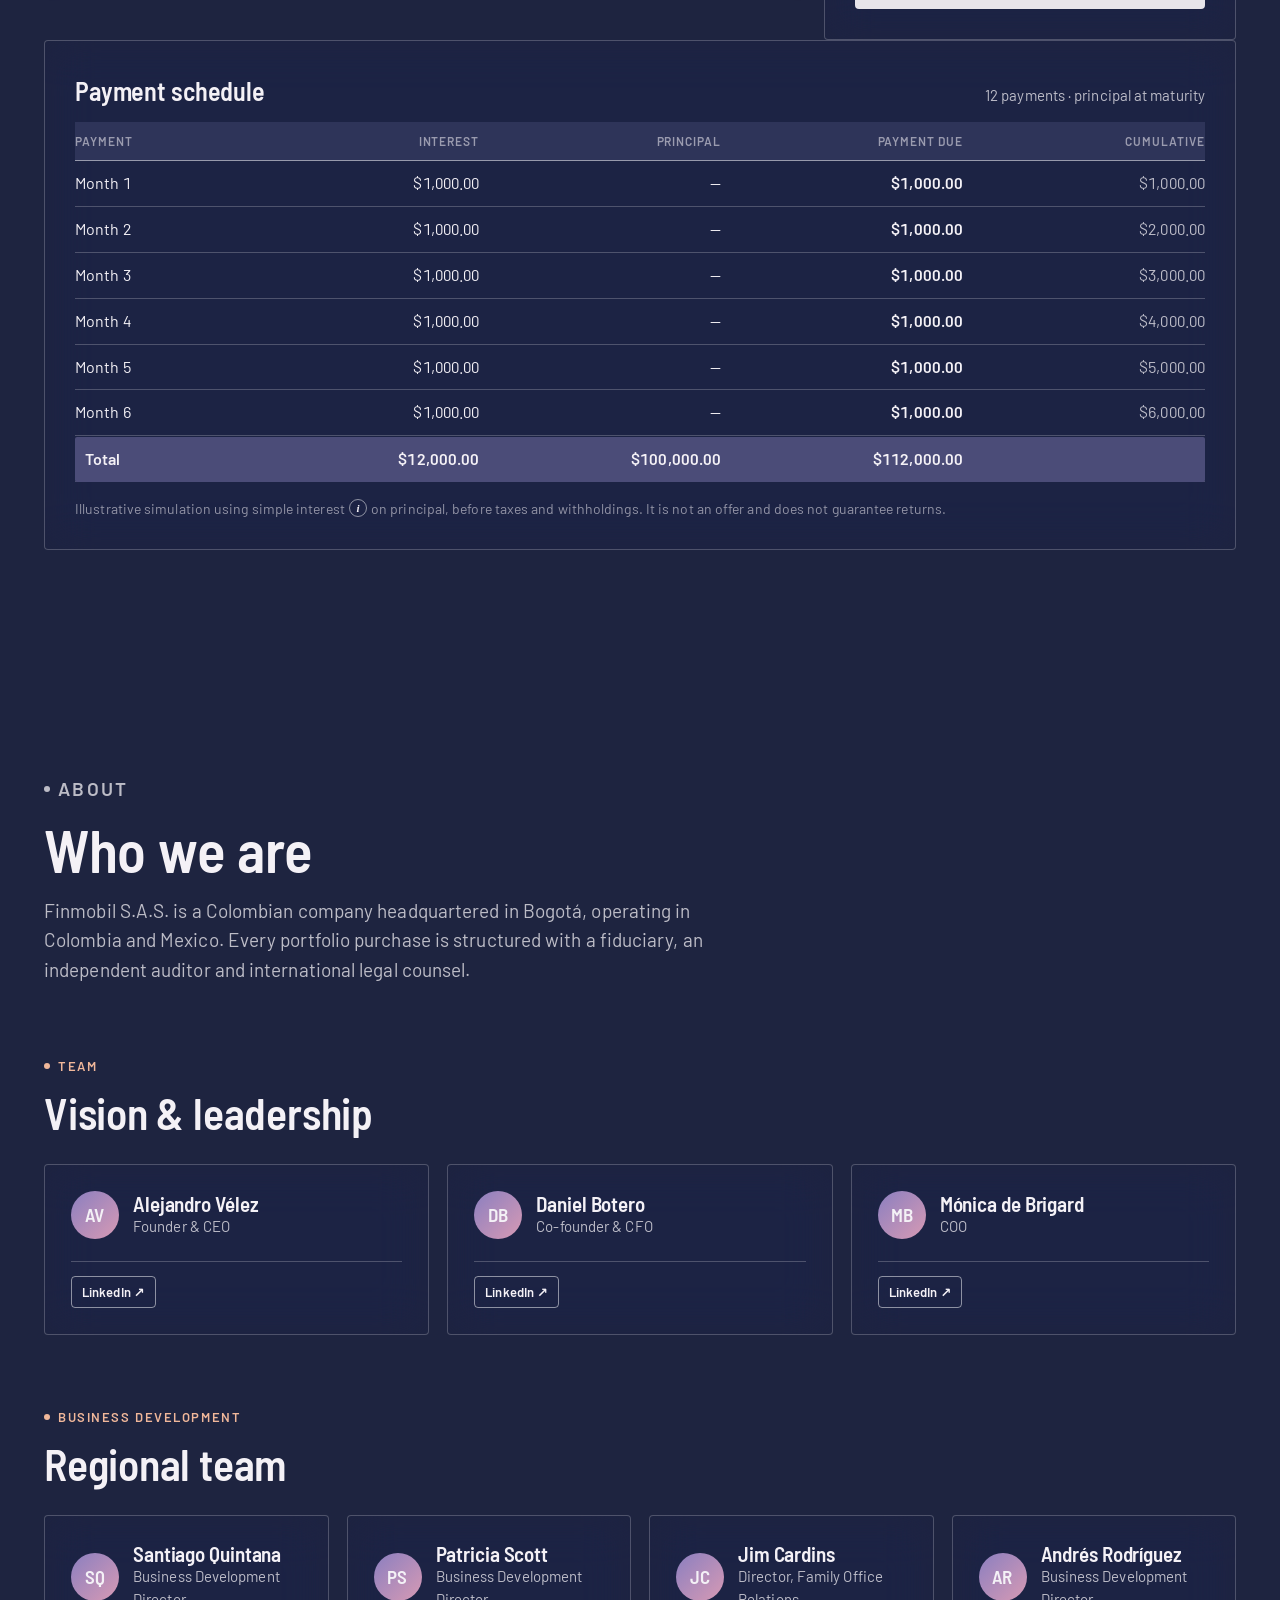
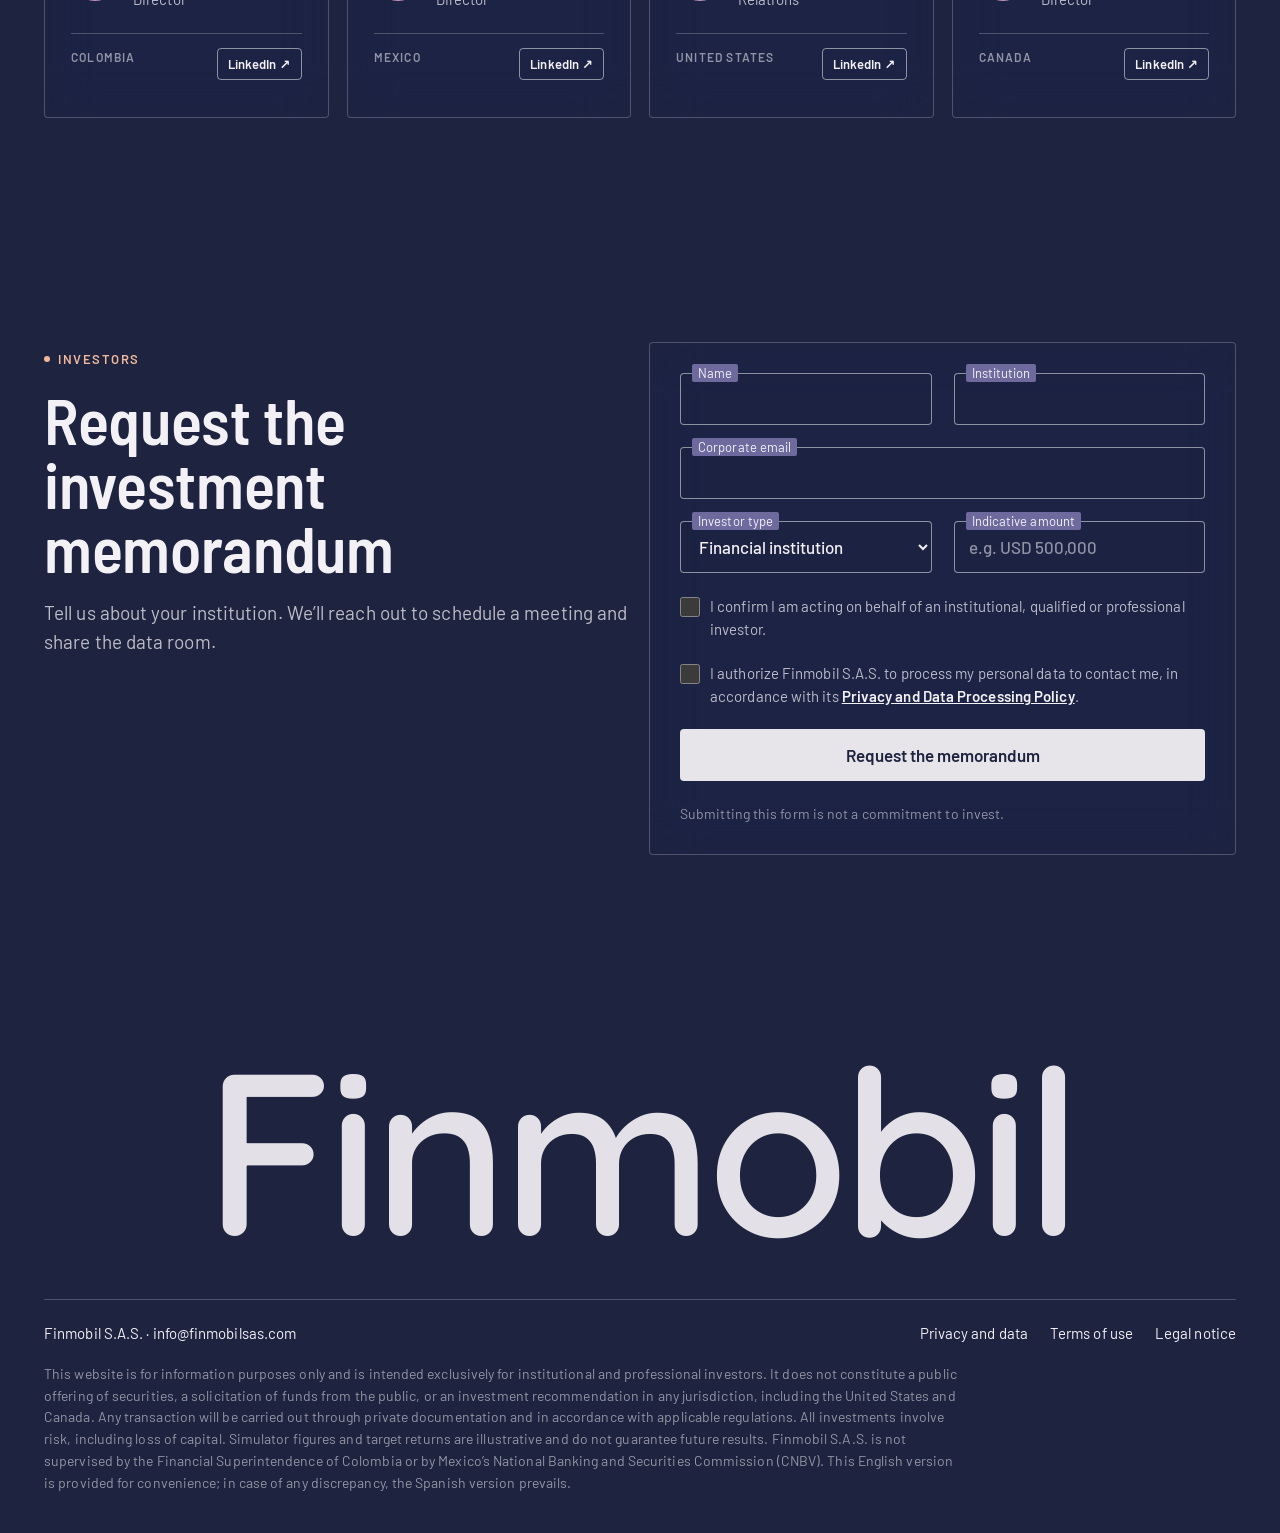
==== commit ad376731: "Tesis: flujos estables y diversificados Co-Authored-By: Claude Opus 5.5 <noreply@anthropic.com> Clau" ====
--- a/en/index.html
+++ b/en/index.html
@@ -76,7 +76,7 @@
     </div>
     <div class="grid-3 reveal">
       <article><h3>Paid straight<br>from payroll</h3><p>The payroll payer <button type="button" class="info" aria-label="What is payroll payer?" data-tip-title="Payroll payer" data-tip="The entity that pays wages or pensions (a public or private employer, or a pension fund). It deducts the installment before paying the worker and remits it to the lender. Known as pagaduría in Colombia.">i</button> deducts the installment before paying the wage or pension: the borrower doesn’t decide whether to pay this month. In Colombia this is called libranza <button type="button" class="info" aria-label="What is libranza?" data-tip-title="Libranza" data-tip="The legal name in Colombia for a loan repaid through direct payroll or pension deduction (Law 1527 of 2012). In Mexico it is known as crédito con descuento vía nómina.">i</button>.</p></article>
-      <article><h3>Stable, granular<br>cash flows</h3><p>Thousands of small loans spread across many payroll payers, with low correlation to public markets.</p></article>
+      <article><h3>Stable, diversified<br>cash flows</h3><p>Thousands of small loans spread across many payroll payers, with low correlation to public markets.</p></article>
       <article><h3>Originators<br>short of funding</h3><p>Credit unions and originators <button type="button" class="info" aria-label="What is originator?" data-tip-title="Originator" data-tip="A credit union, fintech or financial institution that lends to the worker or pensioner and then sells the loan portfolio.">i</button> have loan demand they can’t meet for lack of liquidity. That’s where we come in: we buy their portfolios.</p></article>
     </div>
   </div>
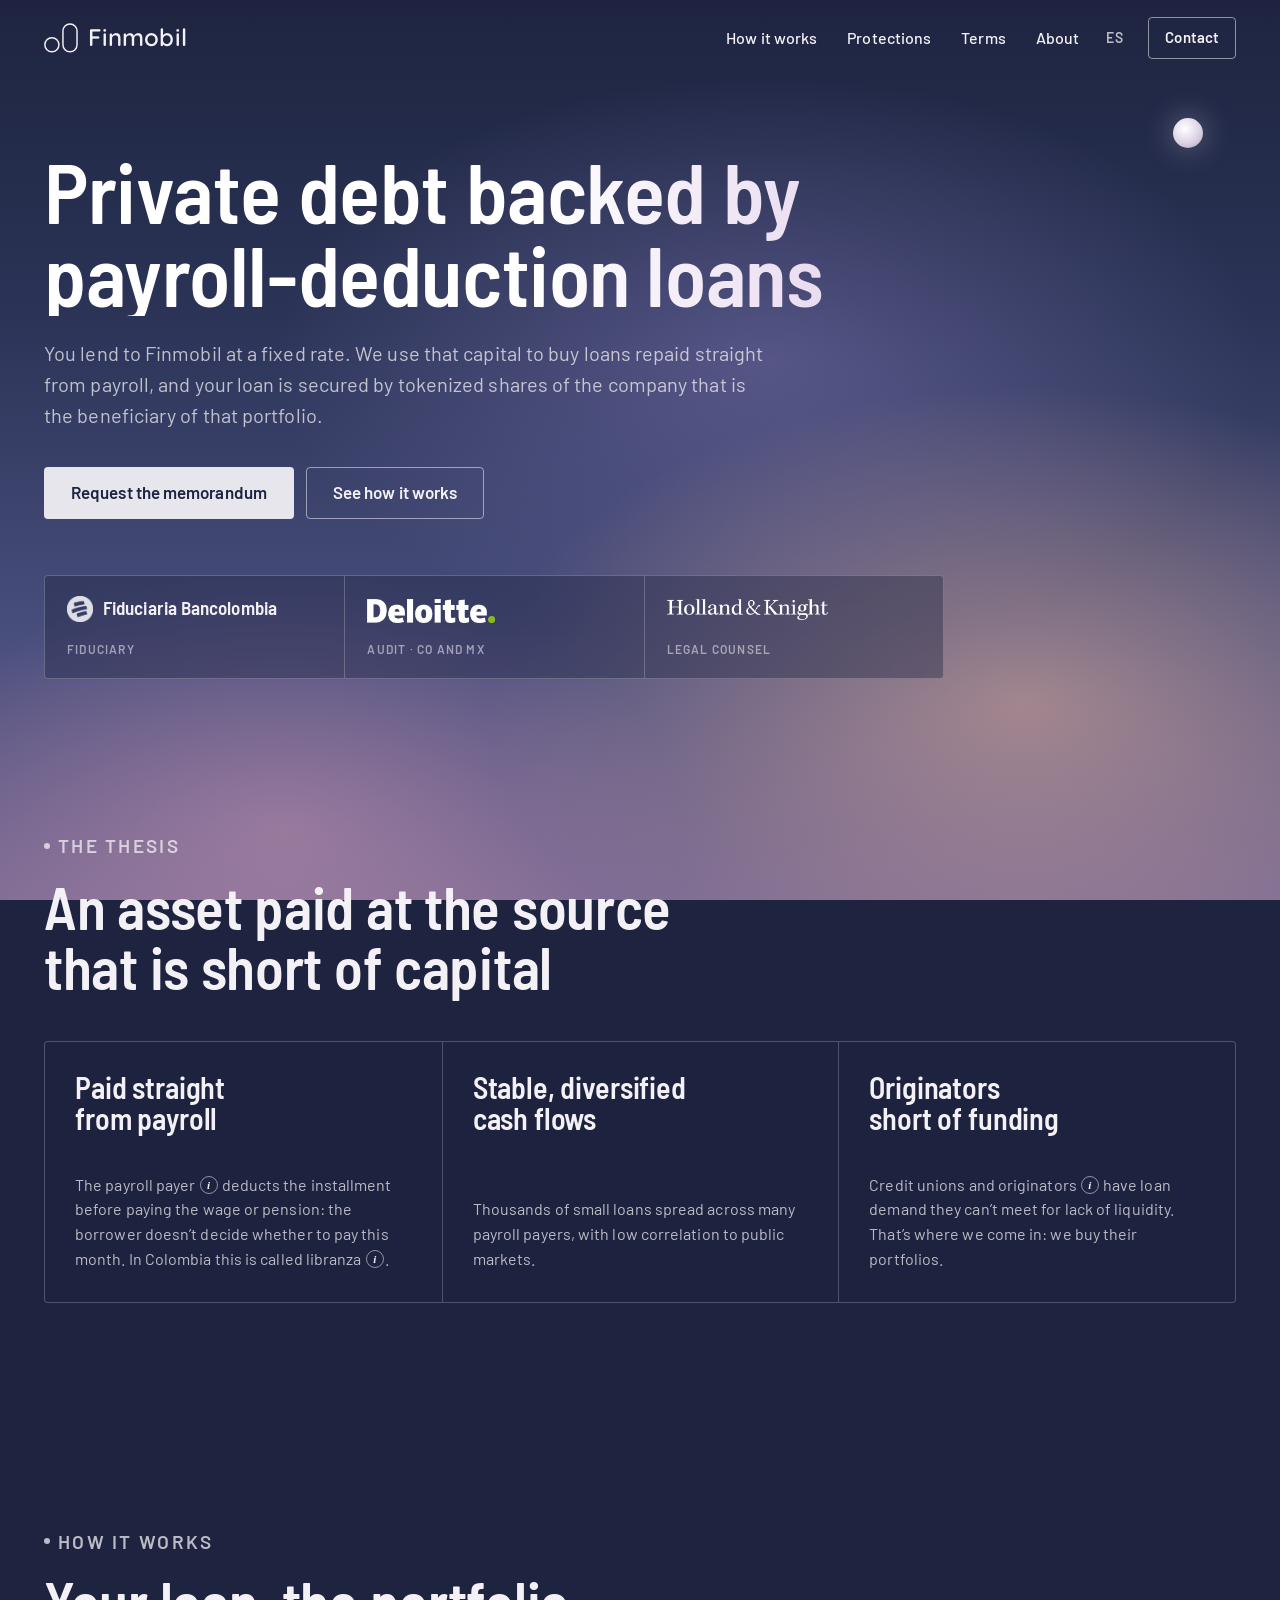
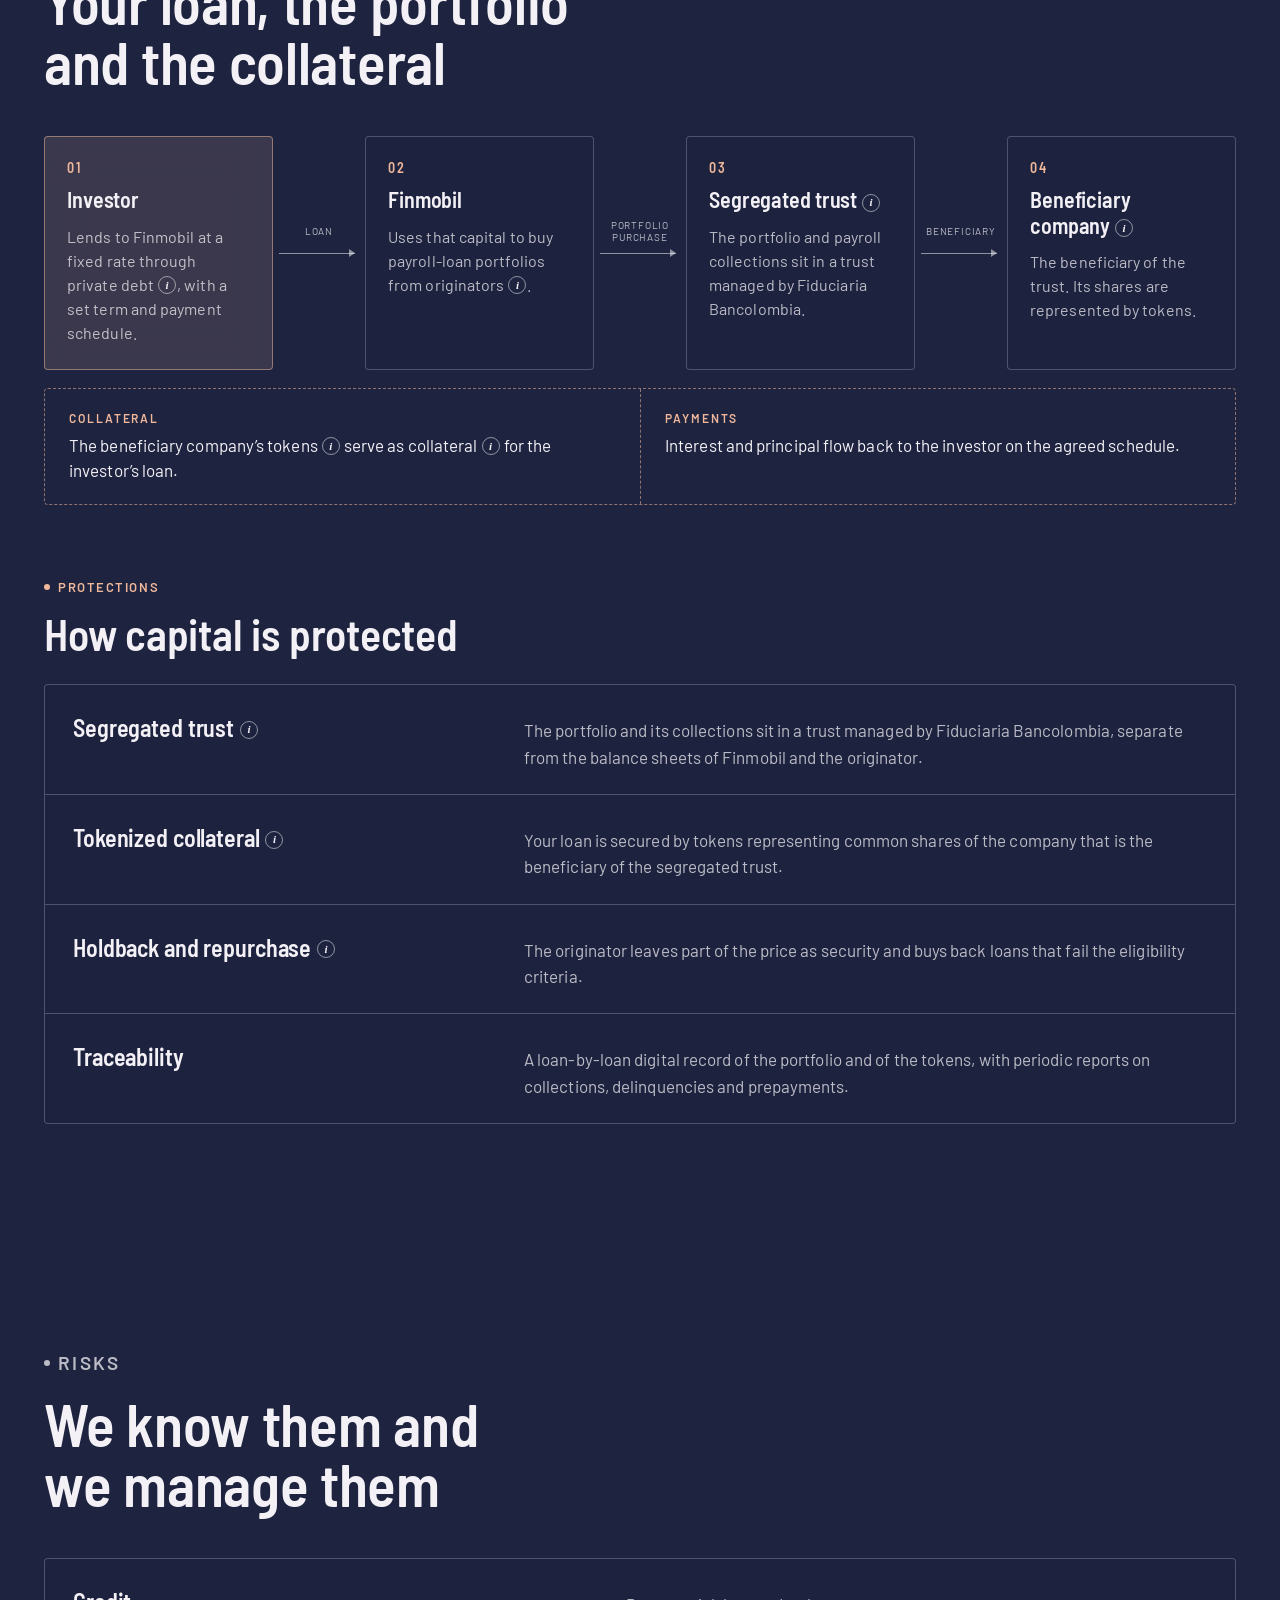
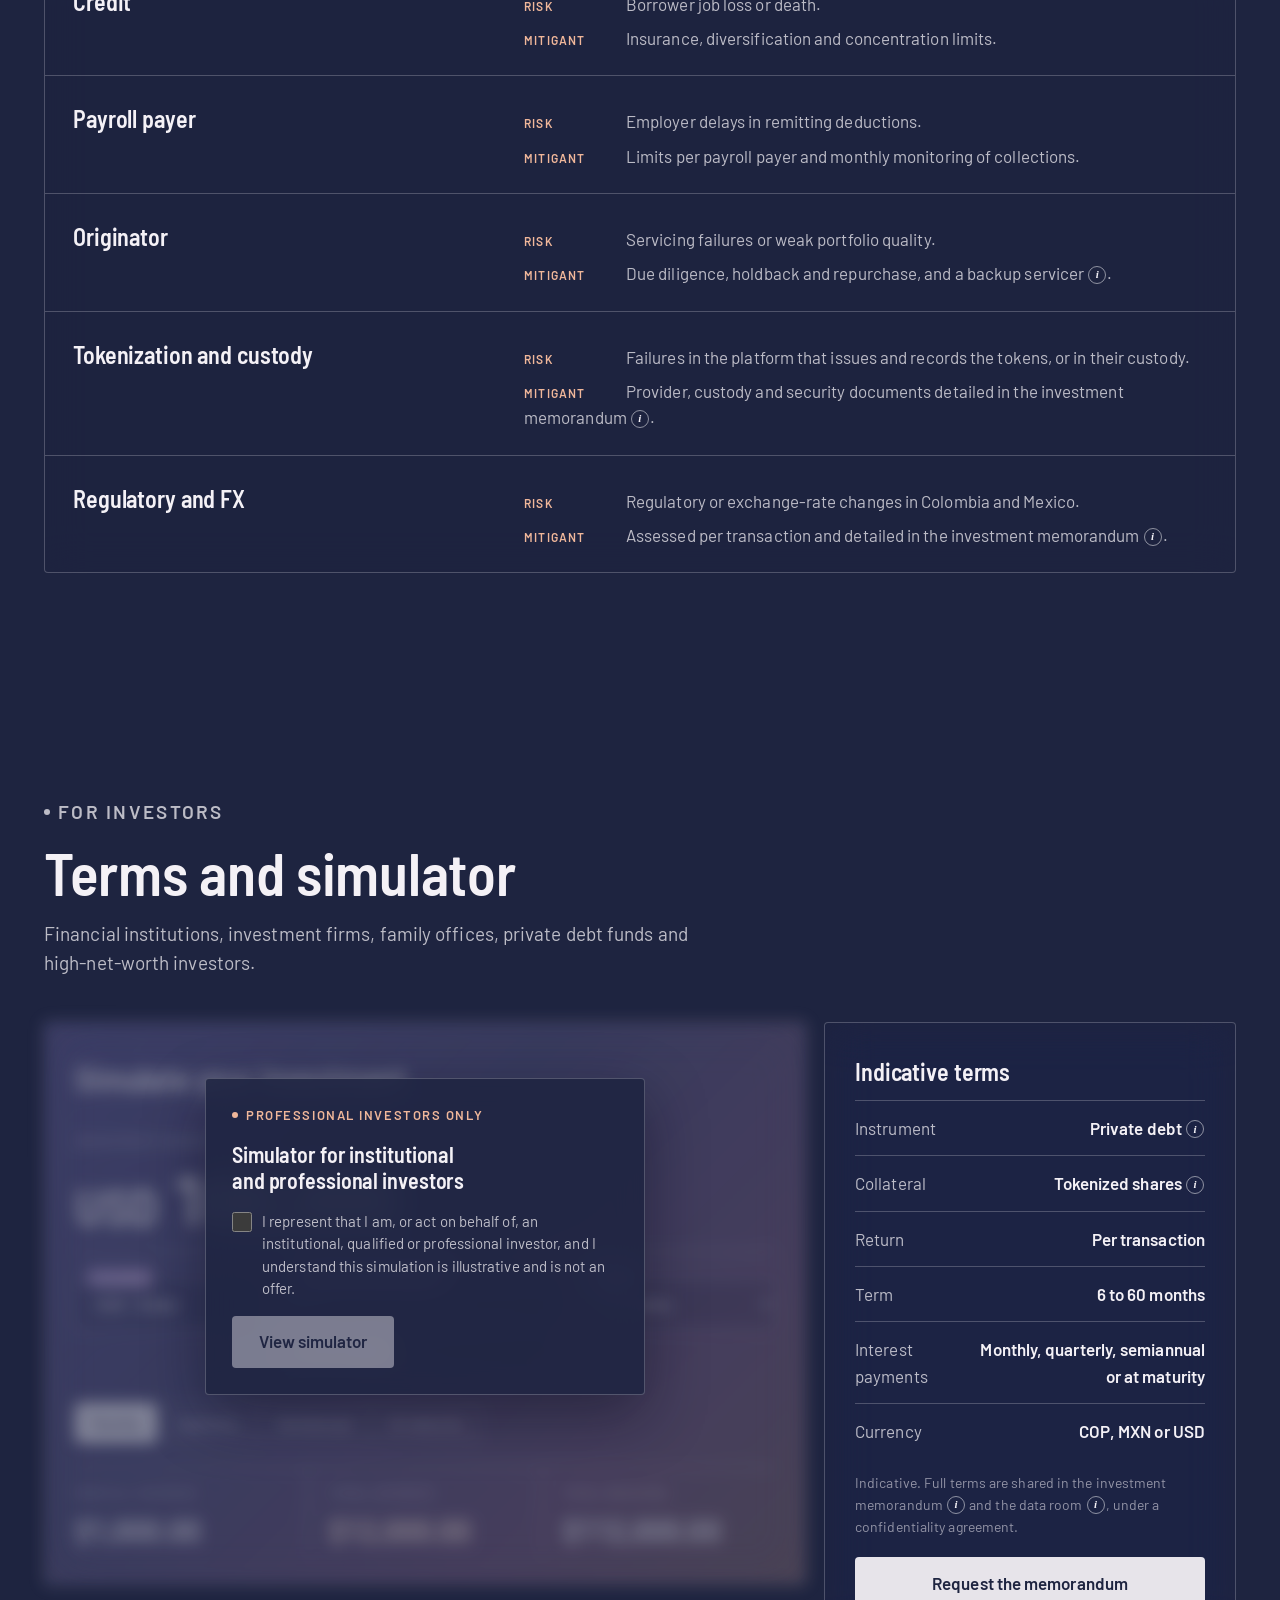
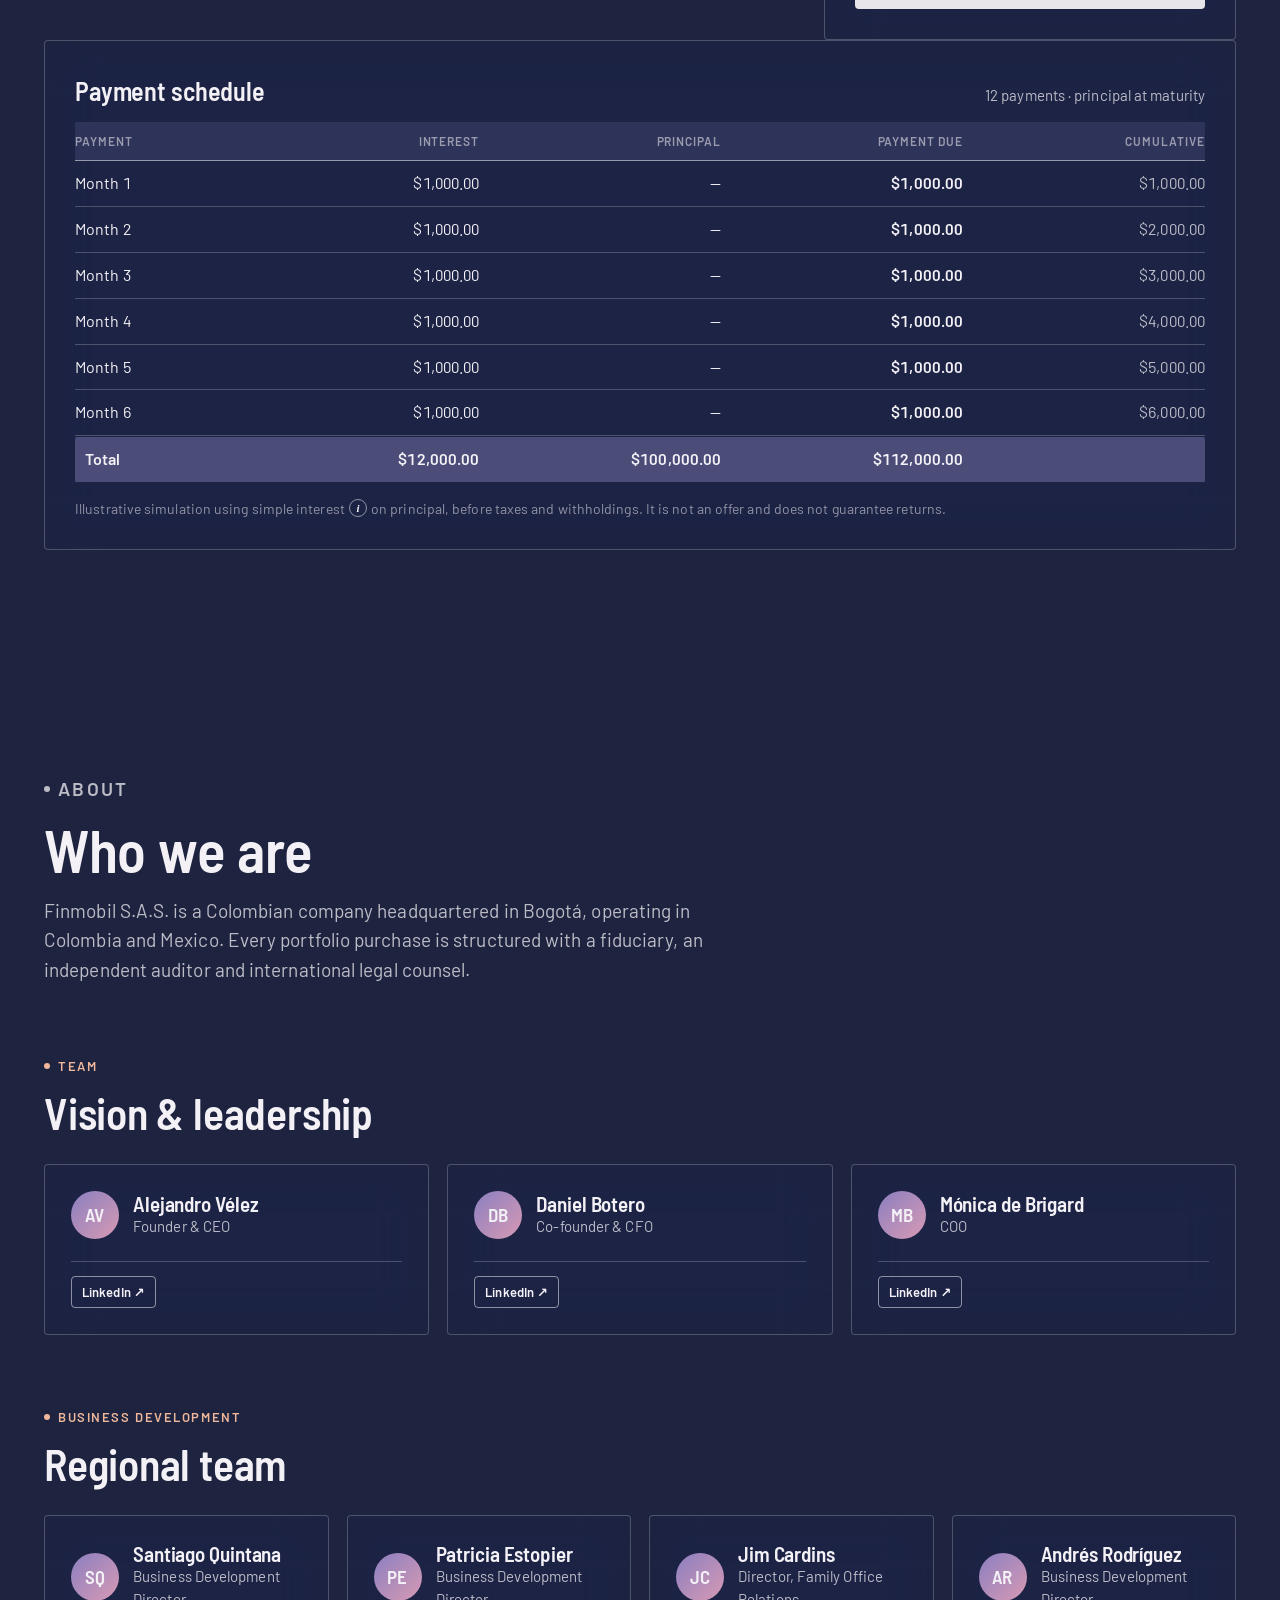
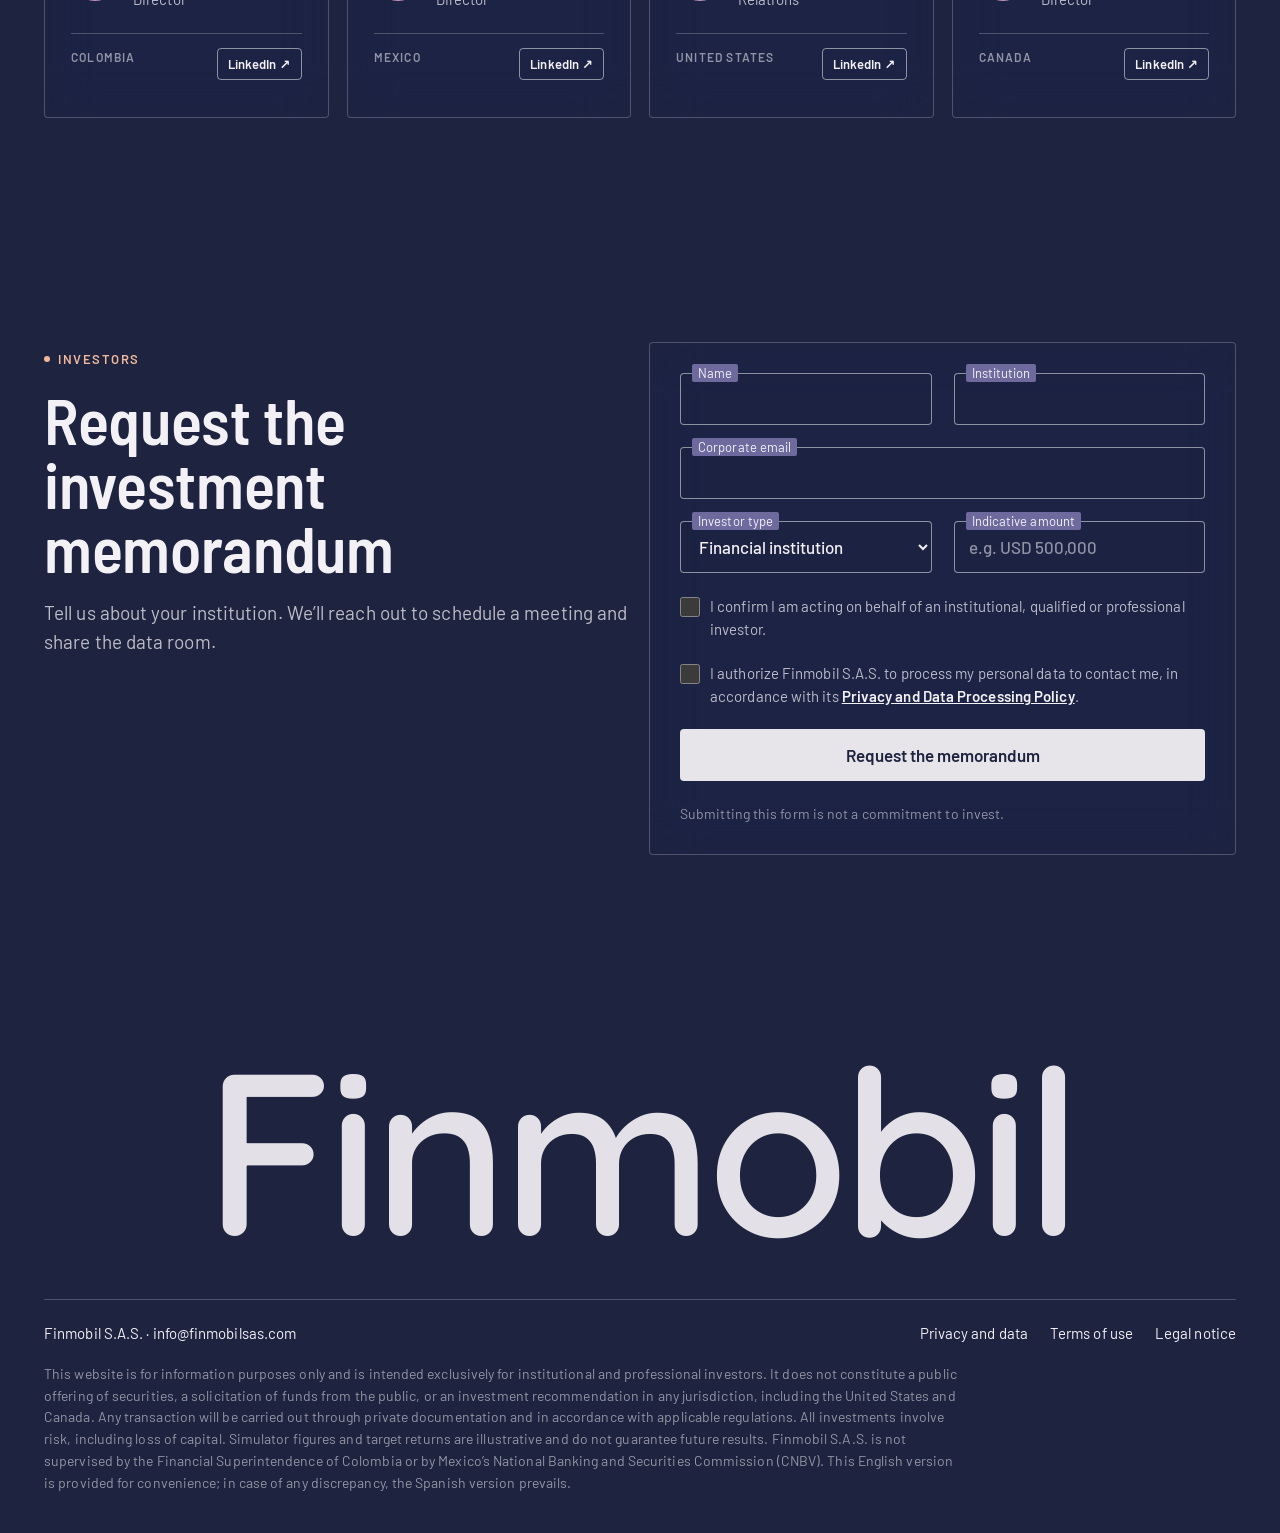
==== commit d744935a: "Corregir apellido: Patricia Estopier Co-Authored-By: Claude Opus 5.5 <noreply@anthropic.com> Claude-" ====
--- a/en/index.html
+++ b/en/index.html
@@ -254,11 +254,11 @@
         </div>
       </div>
       <div class="card partner reveal d1">
-        <div class="partner-mark person"><div class="avatar" aria-hidden="true">PS</div><div><h3>Patricia Scott</h3><p>Business Development Director</p></div></div>
+        <div class="partner-mark person"><div class="avatar" aria-hidden="true">PE</div><div><h3>Patricia Estopier</h3><p>Business Development Director</p></div></div>
         <div class="partner-foot">
           <p class="k">Mexico</p>
           <!-- Pendiente: URL de LinkedIn -->
-          <a class="li-btn" href="#" target="_blank" rel="noopener" aria-label="Patricia Scott on LinkedIn">LinkedIn ↗</a>
+          <a class="li-btn" href="#" target="_blank" rel="noopener" aria-label="Patricia Estopier on LinkedIn">LinkedIn ↗</a>
         </div>
       </div>
       <div class="card partner reveal d2">
